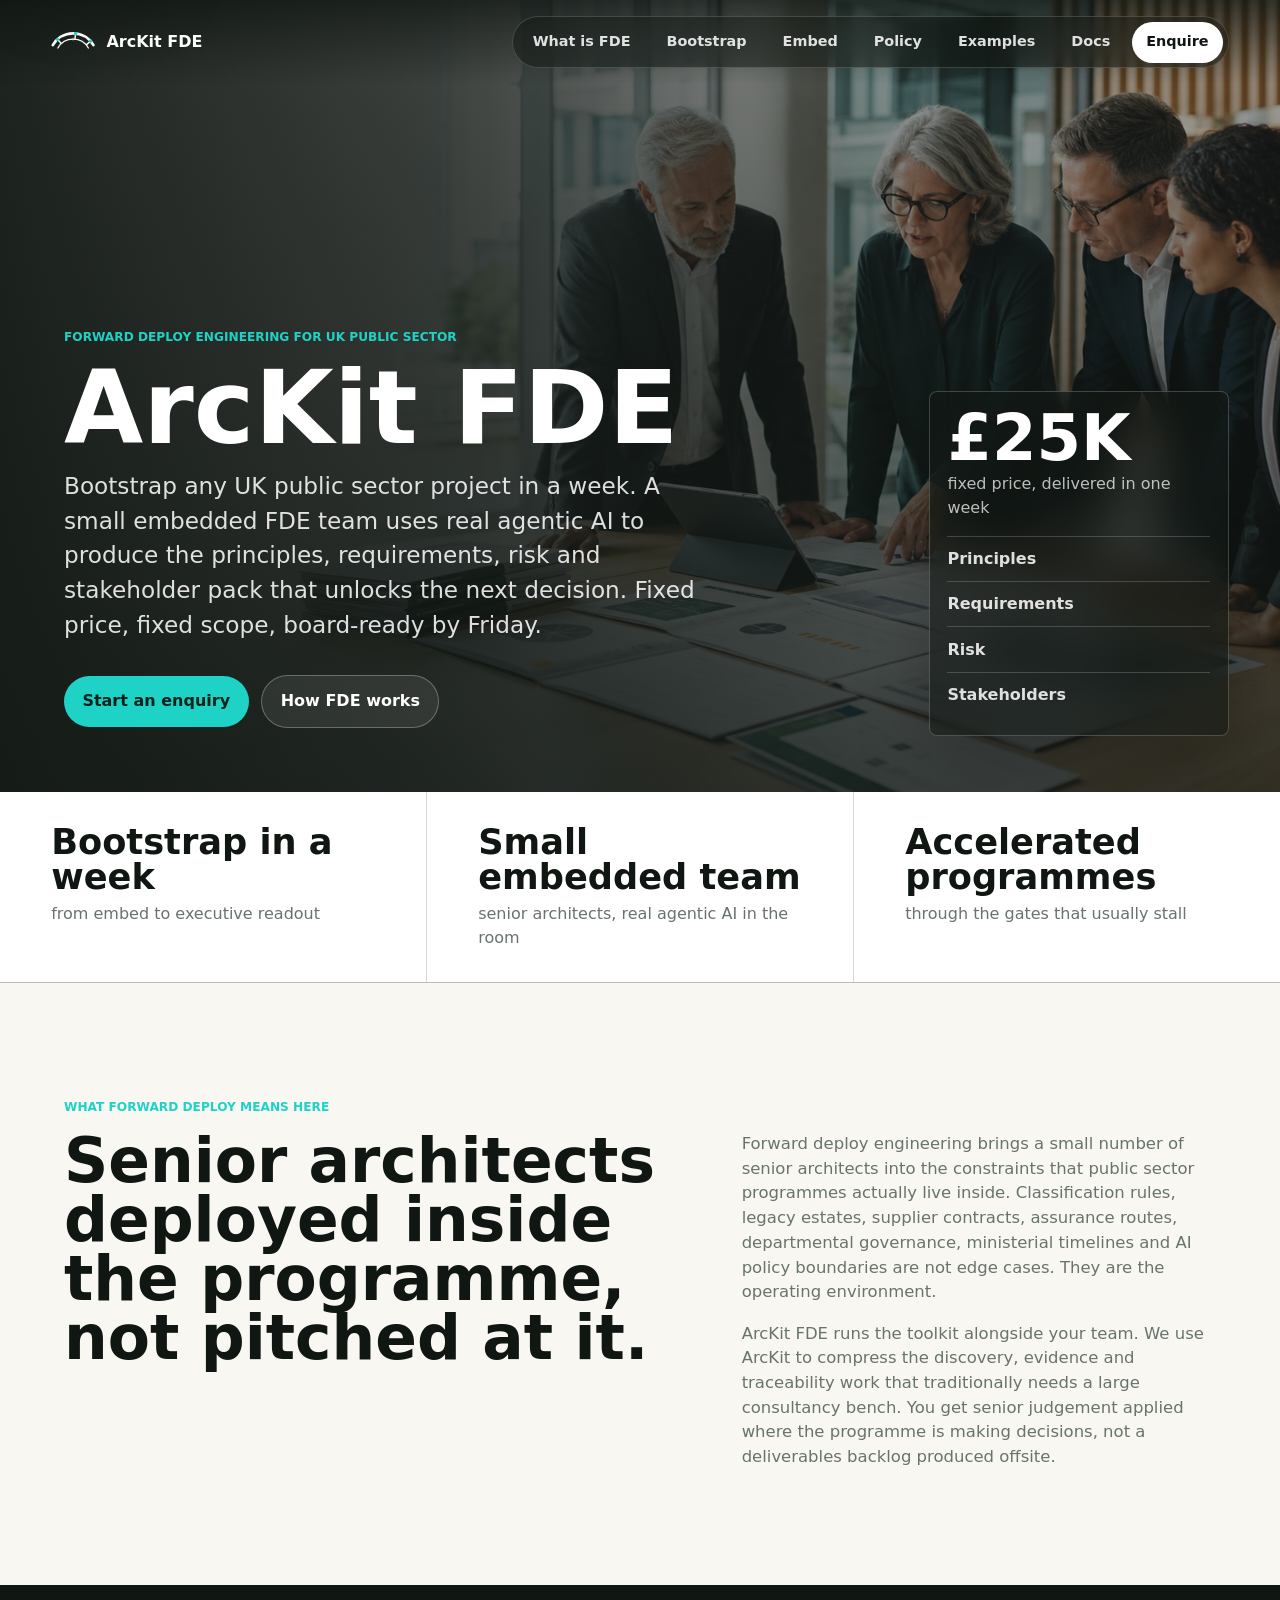
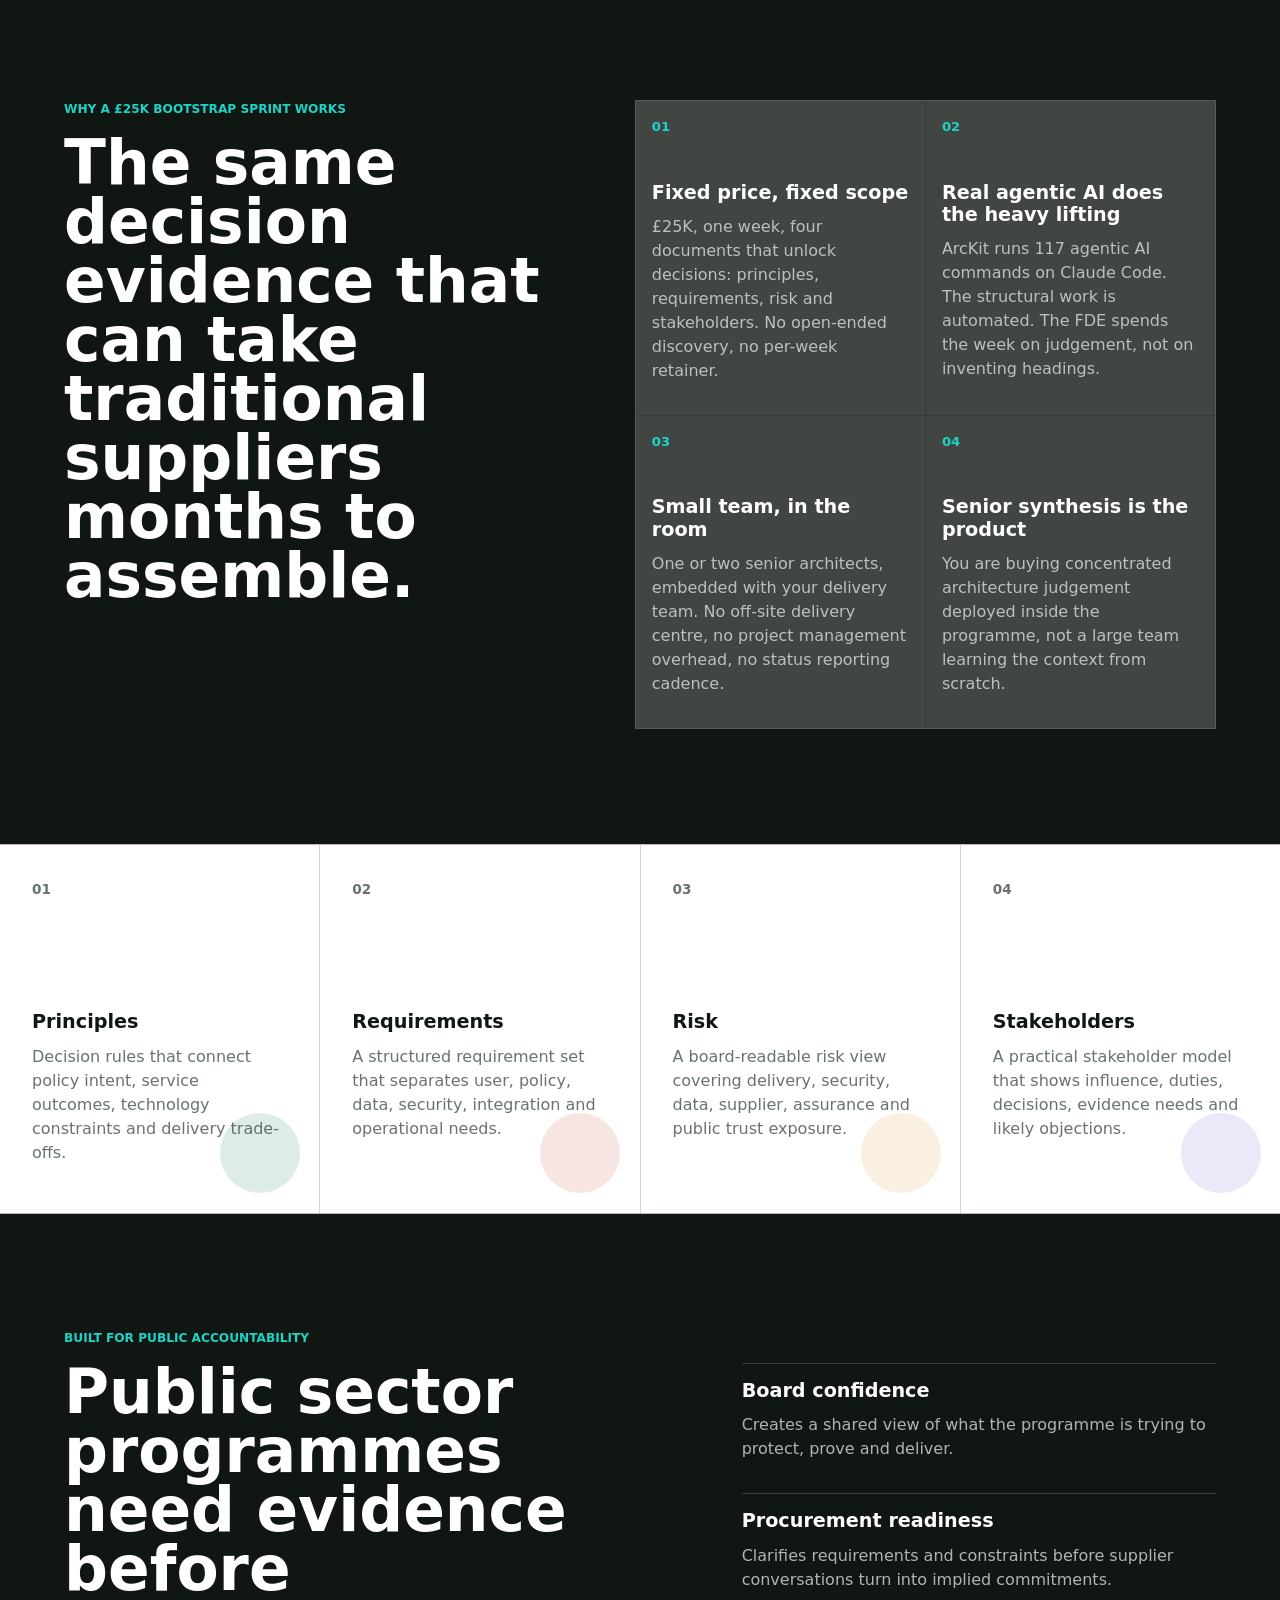
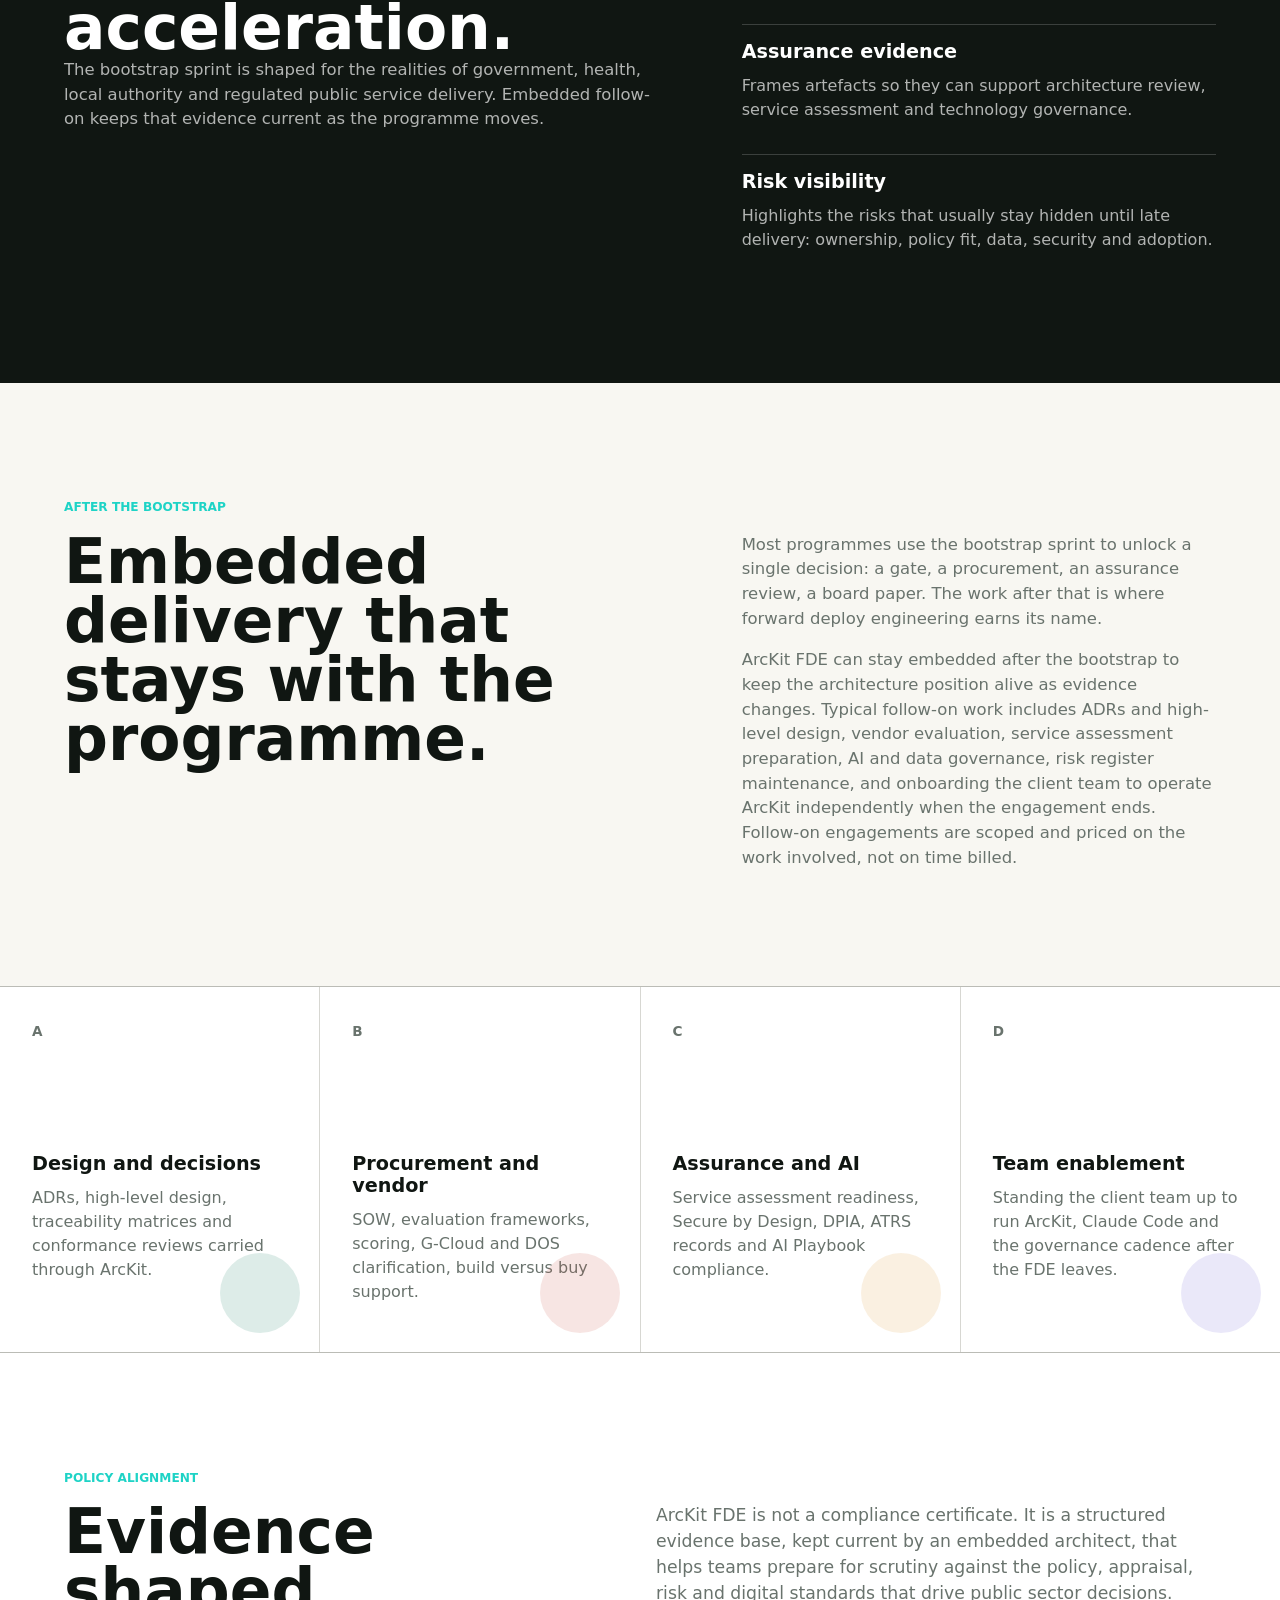
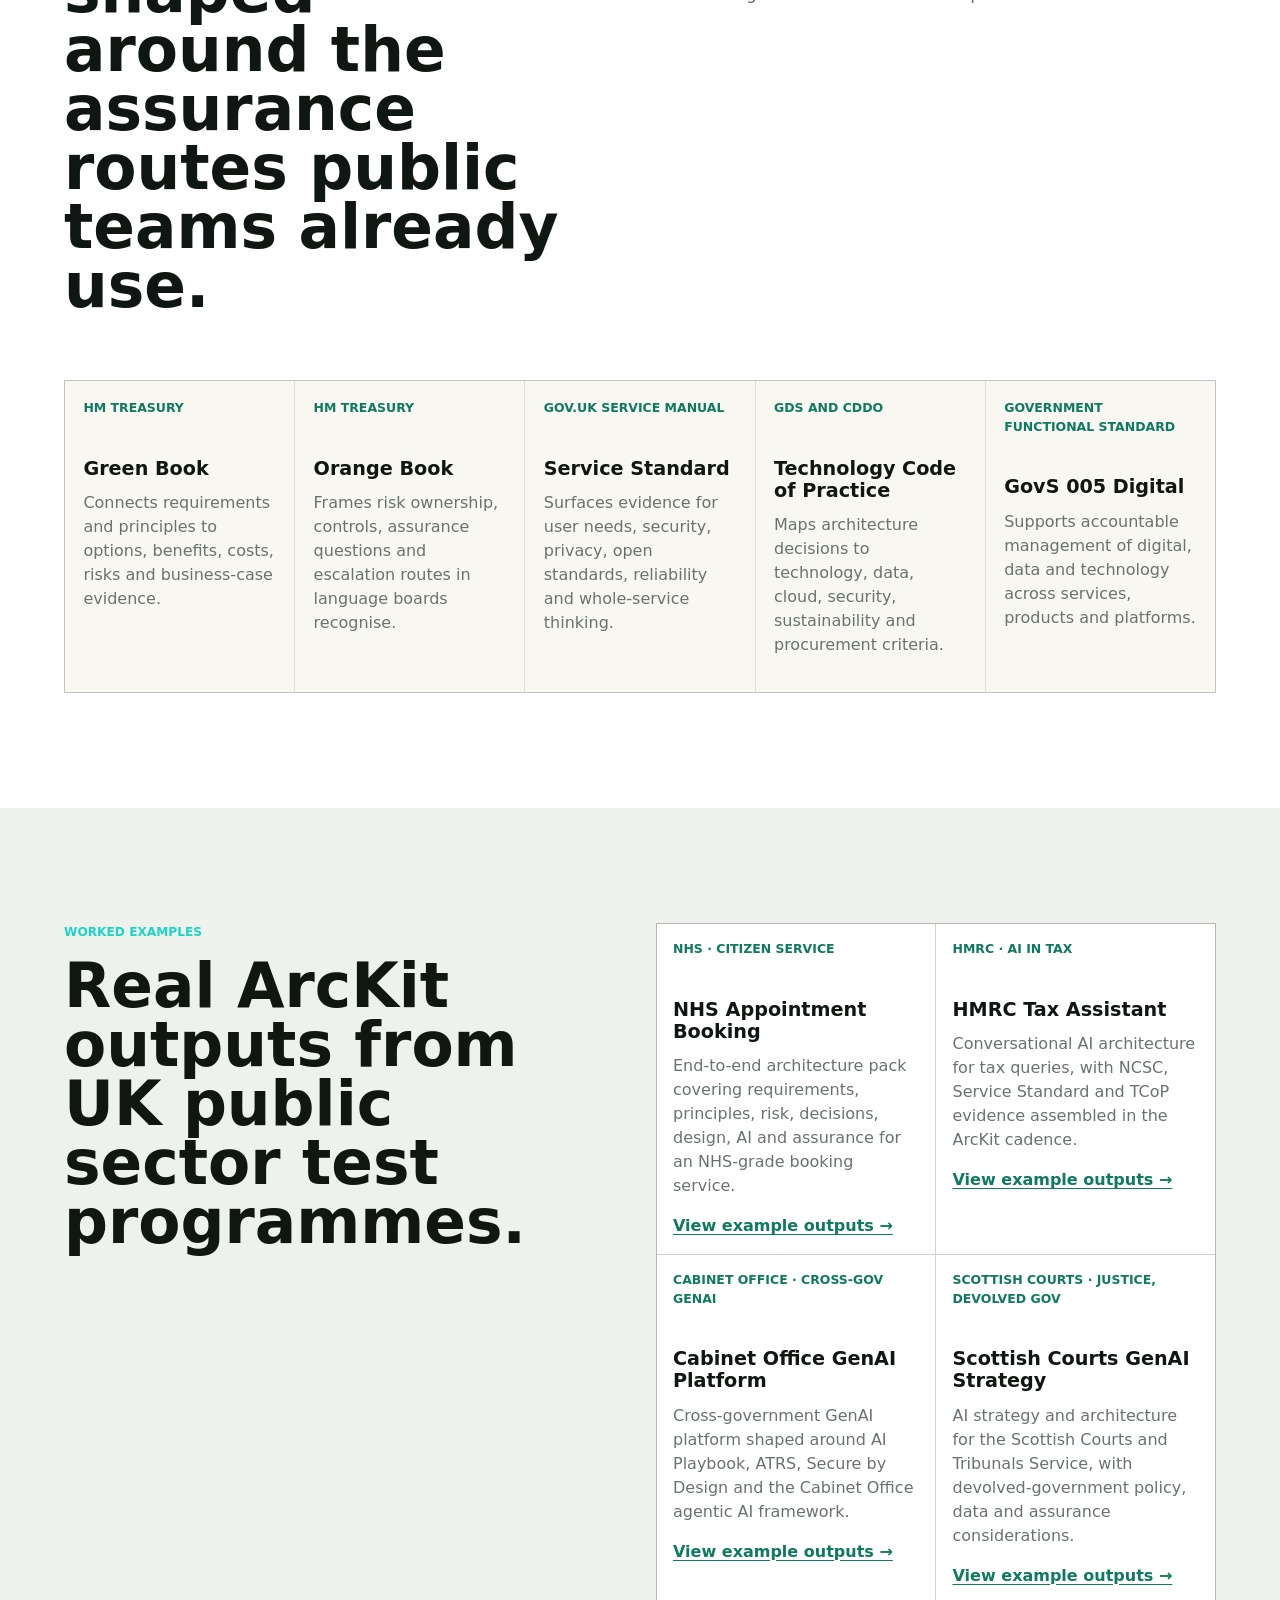
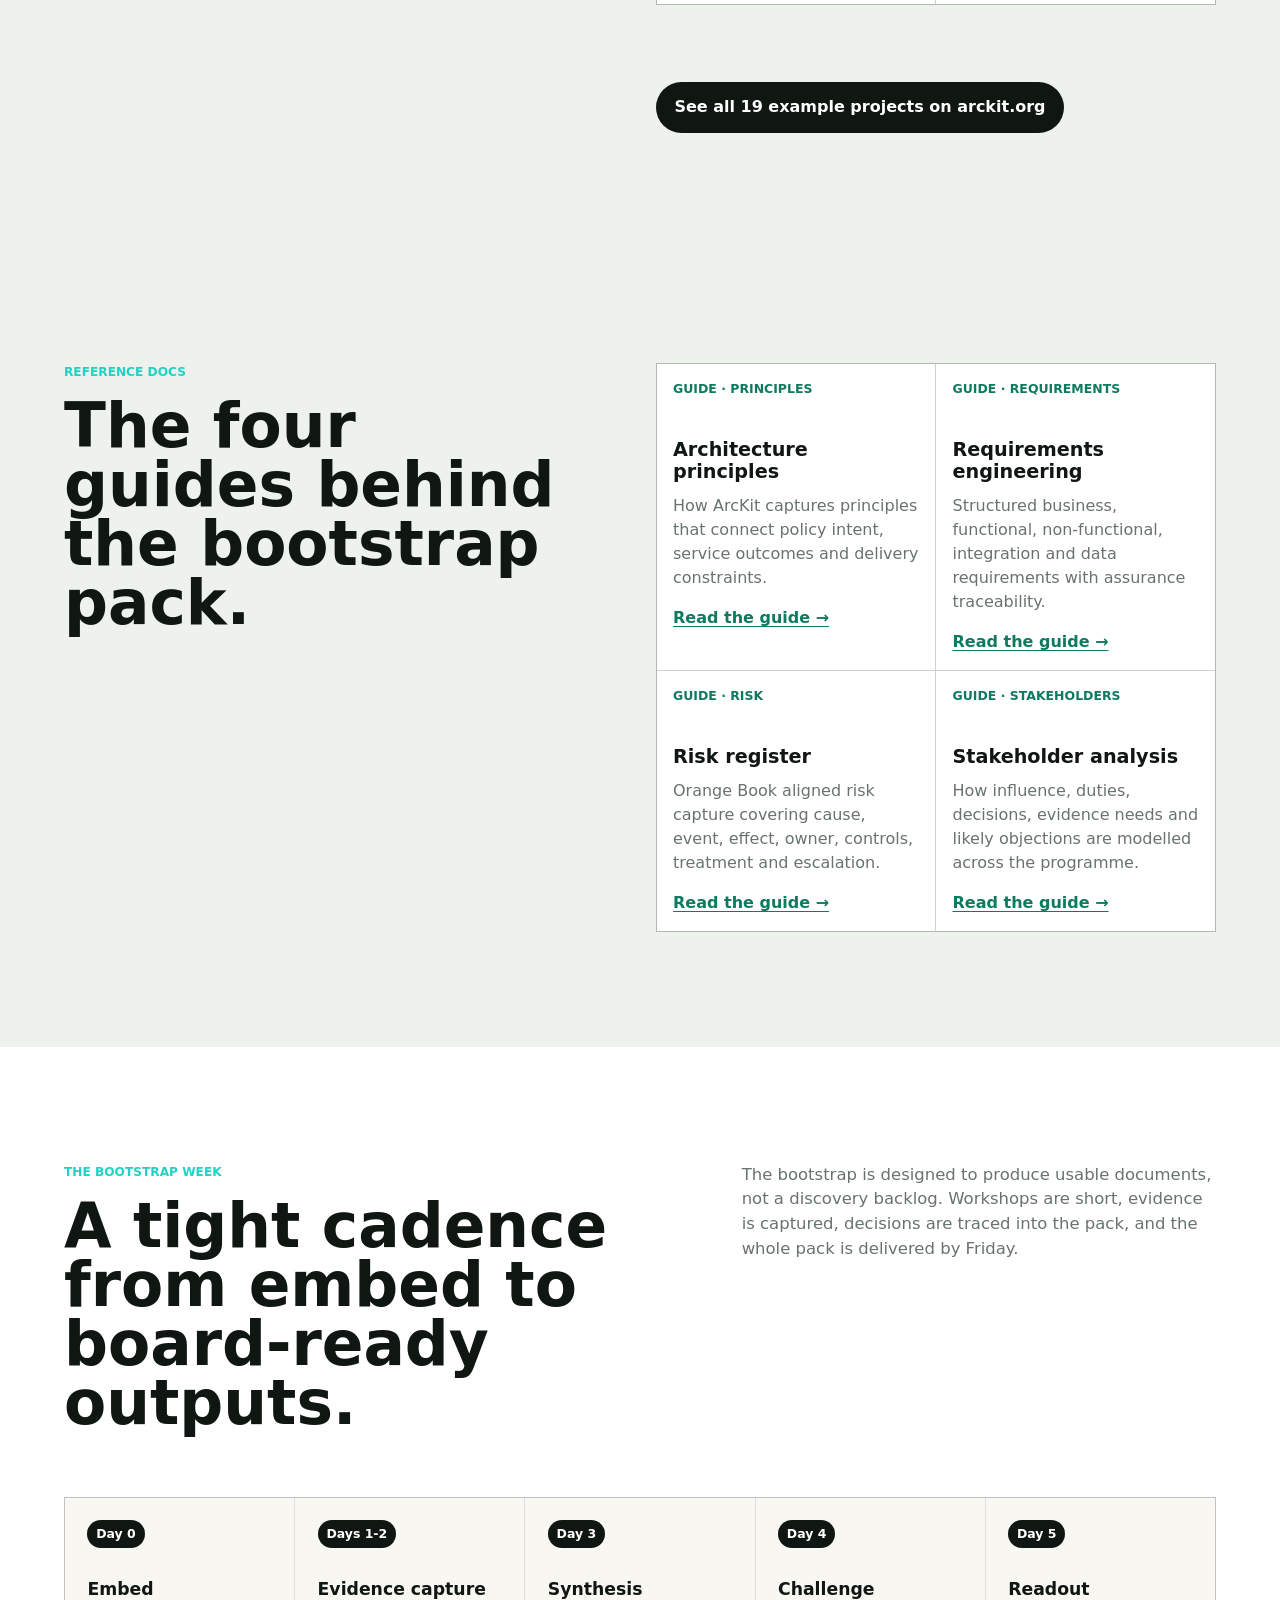
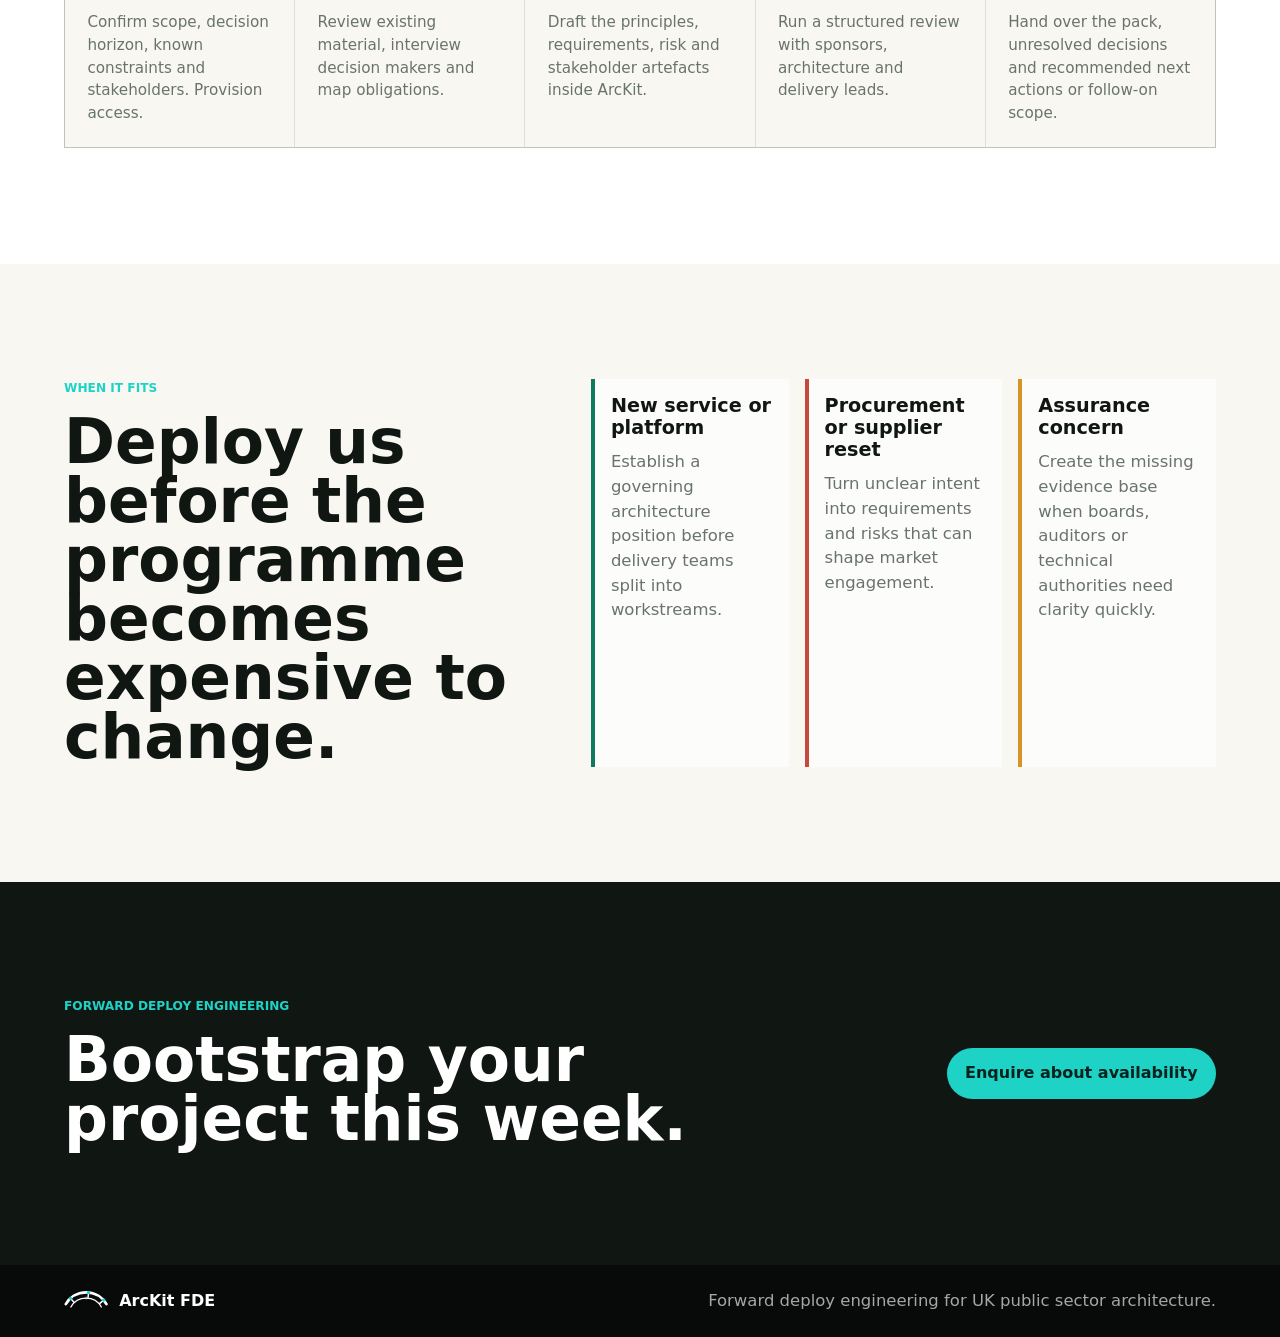
==== index.html @ 45c43369 "chore: use "agentic AI" in FDE positioning copy Where the site claims AI in our own pitch (hero copy" ====
<!doctype html>
<html lang="en">
  <head>
    <meta charset="utf-8">
    <meta name="viewport" content="width=device-width, initial-scale=1">
    <title>ArcKit FDE | Bootstrap any UK public sector project in a week</title>
    <meta
      name="description"
      content="ArcKit Forward Deploy Engineering bootstraps any UK public sector project in a week. £25K fixed price for principles, requirements, risk and stakeholders, delivered by embedded senior architects using real agentic AI."
    >
    <meta name="theme-color" content="#101612">
    <link rel="canonical" href="https://tractorjuice.github.io/arckit-fde/">
    <meta property="og:title" content="ArcKit FDE | Bootstrap any UK public sector project in a week">
    <meta
      property="og:description"
      content="Bootstrap any UK public sector project in a week. £25K fixed price for the four-artefact governance pack, delivered by a small embedded FDE team running real agentic AI."
    >
    <meta property="og:type" content="website">
    <meta property="og:url" content="https://tractorjuice.github.io/arckit-fde/">
    <meta property="og:image" content="https://tractorjuice.github.io/arckit-fde/assets/hero-governance-pack.png">
    <meta name="twitter:card" content="summary_large_image">
    <link rel="icon" href="assets/arckit-mark.svg" type="image/svg+xml">
    <link rel="stylesheet" href="styles.css">
    <script type="application/ld+json">
      {
        "@context": "https://schema.org",
        "@type": "ProfessionalService",
        "name": "ArcKit Forward Deploy Engineering",
        "alternateName": "ArcKit FDE",
        "url": "https://tractorjuice.github.io/arckit-fde/",
        "description": "Forward deploy engineering for UK public sector architecture. Bootstrap any project in a week. Senior architects embedded inside delivery teams using real agentic AI to produce decision-grade governance evidence and accelerate programme delivery.",
        "areaServed": "United Kingdom",
        "offers": {
          "@type": "Offer",
          "name": "Bootstrap sprint",
          "description": "Fixed-price four-artefact governance pack delivered in one week",
          "price": "25000",
          "priceCurrency": "GBP"
        },
        "email": "mark@firstliot.uk",
        "serviceType": "Forward deploy architecture engineering for UK public sector"
      }
    </script>
  </head>
  <body>
    <a class="skip-link" href="#main">Skip to content</a>

    <header class="site-header" aria-label="Primary navigation">
      <a class="brand" href="#top" aria-label="ArcKit FDE home">
        <img src="assets/arckit-mark.svg" width="44" height="20" alt="">
        <span>ArcKit FDE</span>
      </a>
      <button class="nav-toggle" type="button" aria-expanded="false" aria-controls="primary-nav" aria-label="Open menu" onclick="var n=document.getElementById('primary-nav');var o=n.classList.toggle('nav--open');this.setAttribute('aria-expanded',o);this.setAttribute('aria-label',o?'Close menu':'Open menu')">
        <span class="nav-toggle__bar" aria-hidden="true"></span>
        <span class="nav-toggle__bar" aria-hidden="true"></span>
        <span class="nav-toggle__bar" aria-hidden="true"></span>
      </button>
      <nav id="primary-nav" onclick="if(event.target.tagName==='A'){this.classList.remove('nav--open');var b=document.querySelector('.nav-toggle');if(b){b.setAttribute('aria-expanded','false');b.setAttribute('aria-label','Open menu')}}">
        <a href="#what">What is FDE</a>
        <a href="#offer">Bootstrap</a>
        <a href="#embed">Embed</a>
        <a href="#policy">Policy</a>
        <a href="#examples">Examples</a>
        <a href="#docs">Docs</a>
        <a class="nav-cta" href="mailto:mark@firstliot.uk?subject=ArcKit%20FDE%20enquiry">Enquire</a>
      </nav>
    </header>

    <main id="main">
      <section class="hero" id="top" aria-labelledby="hero-title">
        <img class="hero-media" src="assets/hero-governance-pack.png" width="1672" height="941" fetchpriority="high" alt="Architecture governance documents and dashboard in a public sector office">
        <div class="hero-shade" aria-hidden="true"></div>
        <div class="hero-content">
          <p class="eyebrow">Forward Deploy Engineering for UK public sector</p>
          <h1 id="hero-title">ArcKit FDE</h1>
          <p class="hero-copy">
            Bootstrap any UK public sector project in a week. A small embedded FDE team uses real agentic AI to produce the principles, requirements, risk and stakeholder pack that unlocks the next decision. Fixed price, fixed scope, board-ready by Friday.
          </p>
          <div class="hero-actions">
            <a class="button primary" href="mailto:mark@firstliot.uk?subject=ArcKit%20FDE%20enquiry">Start an enquiry</a>
            <a class="button secondary" href="#what">How FDE works</a>
          </div>
        </div>
        <aside class="hero-panel" aria-label="Engagement summary">
          <span class="price">£25K</span>
          <span class="price-note">fixed price, delivered in one week</span>
          <span class="panel-line">Principles</span>
          <span class="panel-line">Requirements</span>
          <span class="panel-line">Risk</span>
          <span class="panel-line">Stakeholders</span>
        </aside>
      </section>

      <section class="signal-band" aria-label="Forward deploy outcomes">
        <div>
          <strong>Bootstrap in a week</strong>
          <span>from embed to executive readout</span>
        </div>
        <div>
          <strong>Small embedded team</strong>
          <span>senior architects, real agentic AI in the room</span>
        </div>
        <div>
          <strong>Accelerated programmes</strong>
          <span>through the gates that usually stall</span>
        </div>
      </section>

      <section class="section intro" id="what">
        <div class="section-kicker">What forward deploy means here</div>
        <div class="split">
          <div>
            <h2>Senior architects deployed inside the programme, not pitched at it.</h2>
          </div>
          <div class="intro-copy">
            <p>
              Forward deploy engineering brings a small number of senior architects into the constraints that public sector programmes actually live inside. Classification rules, legacy estates, supplier contracts, assurance routes, departmental governance, ministerial timelines and AI policy boundaries are not edge cases. They are the operating environment.
            </p>
            <p>
              ArcKit FDE runs the toolkit alongside your team. We use ArcKit to compress the discovery, evidence and traceability work that traditionally needs a large consultancy bench. You get senior judgement applied where the programme is making decisions, not a deliverables backlog produced offsite.
            </p>
          </div>
        </div>
      </section>

      <section class="value-section" aria-labelledby="value-title">
        <div>
          <div class="section-kicker">Why a £25K bootstrap sprint works</div>
          <h2 id="value-title">The same decision evidence that can take traditional suppliers months to assemble.</h2>
        </div>
        <div class="value-grid">
          <article>
            <span>01</span>
            <h3>Fixed price, fixed scope</h3>
            <p>£25K, one week, four documents that unlock decisions: principles, requirements, risk and stakeholders. No open-ended discovery, no per-week retainer.</p>
          </article>
          <article>
            <span>02</span>
            <h3>Real agentic AI does the heavy lifting</h3>
            <p>ArcKit runs 117 agentic AI commands on Claude Code. The structural work is automated. The FDE spends the week on judgement, not on inventing headings.</p>
          </article>
          <article>
            <span>03</span>
            <h3>Small team, in the room</h3>
            <p>One or two senior architects, embedded with your delivery team. No off-site delivery centre, no project management overhead, no status reporting cadence.</p>
          </article>
          <article>
            <span>04</span>
            <h3>Senior synthesis is the product</h3>
            <p>You are buying concentrated architecture judgement deployed inside the programme, not a large team learning the context from scratch.</p>
          </article>
        </div>
      </section>

      <section class="document-grid" id="offer" aria-label="Bootstrap pack">
        <article class="doc-card accent-green">
          <span class="doc-index">01</span>
          <h3>Principles</h3>
          <p>Decision rules that connect policy intent, service outcomes, technology constraints and delivery trade-offs.</p>
        </article>
        <article class="doc-card accent-red">
          <span class="doc-index">02</span>
          <h3>Requirements</h3>
          <p>A structured requirement set that separates user, policy, data, security, integration and operational needs.</p>
        </article>
        <article class="doc-card accent-amber">
          <span class="doc-index">03</span>
          <h3>Risk</h3>
          <p>A board-readable risk view covering delivery, security, data, supplier, assurance and public trust exposure.</p>
        </article>
        <article class="doc-card accent-ink">
          <span class="doc-index">04</span>
          <h3>Stakeholders</h3>
          <p>A practical stakeholder model that shows influence, duties, decisions, evidence needs and likely objections.</p>
        </article>
      </section>

      <section class="section public-sector" id="public-sector">
        <div class="section-kicker">Built for public accountability</div>
        <div class="split">
          <div>
            <h2>Public sector programmes need evidence before acceleration.</h2>
            <p class="lead">
              The bootstrap sprint is shaped for the realities of government, health, local authority and regulated public service delivery. Embedded follow-on keeps that evidence current as the programme moves.
            </p>
          </div>
          <div class="benefit-list">
            <div>
              <h3>Board confidence</h3>
              <p>Creates a shared view of what the programme is trying to protect, prove and deliver.</p>
            </div>
            <div>
              <h3>Procurement readiness</h3>
              <p>Clarifies requirements and constraints before supplier conversations turn into implied commitments.</p>
            </div>
            <div>
              <h3>Assurance evidence</h3>
              <p>Frames artefacts so they can support architecture review, service assessment and technology governance.</p>
            </div>
            <div>
              <h3>Risk visibility</h3>
              <p>Highlights the risks that usually stay hidden until late delivery: ownership, policy fit, data, security and adoption.</p>
            </div>
          </div>
        </div>
      </section>

      <section class="section intro" id="embed">
        <div class="section-kicker">After the bootstrap</div>
        <div class="split">
          <div>
            <h2>Embedded delivery that stays with the programme.</h2>
          </div>
          <div class="intro-copy">
            <p>
              Most programmes use the bootstrap sprint to unlock a single decision: a gate, a procurement, an assurance review, a board paper. The work after that is where forward deploy engineering earns its name.
            </p>
            <p>
              ArcKit FDE can stay embedded after the bootstrap to keep the architecture position alive as evidence changes. Typical follow-on work includes ADRs and high-level design, vendor evaluation, service assessment preparation, AI and data governance, risk register maintenance, and onboarding the client team to operate ArcKit independently when the engagement ends. Follow-on engagements are scoped and priced on the work involved, not on time billed.
            </p>
          </div>
        </div>
      </section>

      <section class="document-grid" aria-label="Forward deploy follow-on areas">
        <article class="doc-card accent-green">
          <span class="doc-index">A</span>
          <h3>Design and decisions</h3>
          <p>ADRs, high-level design, traceability matrices and conformance reviews carried through ArcKit.</p>
        </article>
        <article class="doc-card accent-red">
          <span class="doc-index">B</span>
          <h3>Procurement and vendor</h3>
          <p>SOW, evaluation frameworks, scoring, G-Cloud and DOS clarification, build versus buy support.</p>
        </article>
        <article class="doc-card accent-amber">
          <span class="doc-index">C</span>
          <h3>Assurance and AI</h3>
          <p>Service assessment readiness, Secure by Design, DPIA, ATRS records and AI Playbook compliance.</p>
        </article>
        <article class="doc-card accent-ink">
          <span class="doc-index">D</span>
          <h3>Team enablement</h3>
          <p>Standing the client team up to run ArcKit, Claude Code and the governance cadence after the FDE leaves.</p>
        </article>
      </section>

      <section class="policy-section" id="policy" aria-labelledby="policy-title">
        <div class="section-kicker">Policy alignment</div>
        <div class="policy-header">
          <h2 id="policy-title">Evidence shaped around the assurance routes public teams already use.</h2>
          <p>
            ArcKit FDE is not a compliance certificate. It is a structured evidence base, kept current by an embedded architect, that helps teams prepare for scrutiny against the policy, appraisal, risk and digital standards that drive public sector decisions.
          </p>
        </div>
        <div class="policy-grid">
          <a href="https://www.gov.uk/government/publications/the-green-book-appraisal-and-evaluation-in-central-government" rel="noopener">
            <span>HM Treasury</span>
            <h3>Green Book</h3>
            <p>Connects requirements and principles to options, benefits, costs, risks and business-case evidence.</p>
          </a>
          <a href="https://www.gov.uk/government/publications/orange-book" rel="noopener">
            <span>HM Treasury</span>
            <h3>Orange Book</h3>
            <p>Frames risk ownership, controls, assurance questions and escalation routes in language boards recognise.</p>
          </a>
          <a href="https://www.gov.uk/service-manual/digital-by-default" rel="noopener">
            <span>GOV.UK Service Manual</span>
            <h3>Service Standard</h3>
            <p>Surfaces evidence for user needs, security, privacy, open standards, reliability and whole-service thinking.</p>
          </a>
          <a href="https://www.gov.uk/guidance/the-technology-code-of-practice" rel="noopener">
            <span>GDS and CDDO</span>
            <h3>Technology Code of Practice</h3>
            <p>Maps architecture decisions to technology, data, cloud, security, sustainability and procurement criteria.</p>
          </a>
          <a href="https://www.gov.uk/government/publications/government-functional-standard-govs-005-digital" rel="noopener">
            <span>Government functional standard</span>
            <h3>GovS 005 Digital</h3>
            <p>Supports accountable management of digital, data and technology across services, products and platforms.</p>
          </a>
        </div>
      </section>

      <section class="samples-section" id="examples" aria-labelledby="examples-title">
        <div>
          <div class="section-kicker">Worked examples</div>
          <h2 id="examples-title">Real ArcKit outputs from UK public sector test programmes.</h2>
        </div>
        <div class="sample-preview">
          <article>
            <span>NHS &middot; citizen service</span>
            <h3>NHS Appointment Booking</h3>
            <p>End-to-end architecture pack covering requirements, principles, risk, decisions, design, AI and assurance for an NHS-grade booking service.</p>
            <p><a href="https://tractorjuice.github.io/arckit-test-project-v7-nhs-appointment/" rel="noopener">View example outputs &rarr;</a></p>
          </article>
          <article>
            <span>HMRC &middot; AI in tax</span>
            <h3>HMRC Tax Assistant</h3>
            <p>Conversational AI architecture for tax queries, with NCSC, Service Standard and TCoP evidence assembled in the ArcKit cadence.</p>
            <p><a href="https://tractorjuice.github.io/arckit-test-project-v2-hmrc-chatbot/" rel="noopener">View example outputs &rarr;</a></p>
          </article>
          <article>
            <span>Cabinet Office &middot; cross-gov GenAI</span>
            <h3>Cabinet Office GenAI Platform</h3>
            <p>Cross-government GenAI platform shaped around AI Playbook, ATRS, Secure by Design and the Cabinet Office agentic AI framework.</p>
            <p><a href="https://tractorjuice.github.io/arckit-test-project-v9-cabinet-office-genai/" rel="noopener">View example outputs &rarr;</a></p>
          </article>
          <article>
            <span>Scottish Courts &middot; justice, devolved gov</span>
            <h3>Scottish Courts GenAI Strategy</h3>
            <p>AI strategy and architecture for the Scottish Courts and Tribunals Service, with devolved-government policy, data and assurance considerations.</p>
            <p><a href="https://tractorjuice.github.io/arckit-test-project-v14-scottish-courts/" rel="noopener">View example outputs &rarr;</a></p>
          </article>
        </div>
        <a class="button dark" href="https://arckit.org/use-cases.html" rel="noopener">See all 19 example projects on arckit.org</a>
      </section>

      <section class="samples-section" id="docs" aria-labelledby="docs-title">
        <div>
          <div class="section-kicker">Reference docs</div>
          <h2 id="docs-title">The four guides behind the bootstrap pack.</h2>
        </div>
        <div class="sample-preview">
          <article>
            <span>Guide &middot; principles</span>
            <h3>Architecture principles</h3>
            <p>How ArcKit captures principles that connect policy intent, service outcomes and delivery constraints.</p>
            <p><a href="https://arckit.org/guide-viewer.html?guide=principles" rel="noopener">Read the guide &rarr;</a></p>
          </article>
          <article>
            <span>Guide &middot; requirements</span>
            <h3>Requirements engineering</h3>
            <p>Structured business, functional, non-functional, integration and data requirements with assurance traceability.</p>
            <p><a href="https://arckit.org/guide-viewer.html?guide=requirements" rel="noopener">Read the guide &rarr;</a></p>
          </article>
          <article>
            <span>Guide &middot; risk</span>
            <h3>Risk register</h3>
            <p>Orange Book aligned risk capture covering cause, event, effect, owner, controls, treatment and escalation.</p>
            <p><a href="https://arckit.org/guide-viewer.html?guide=risk" rel="noopener">Read the guide &rarr;</a></p>
          </article>
          <article>
            <span>Guide &middot; stakeholders</span>
            <h3>Stakeholder analysis</h3>
            <p>How influence, duties, decisions, evidence needs and likely objections are modelled across the programme.</p>
            <p><a href="https://arckit.org/guide-viewer.html?guide=stakeholders" rel="noopener">Read the guide &rarr;</a></p>
          </article>
        </div>
      </section>

      <section class="delivery" id="delivery" aria-labelledby="delivery-title">
        <div class="delivery-header">
          <div>
            <div class="section-kicker">The bootstrap week</div>
            <h2 id="delivery-title">A tight cadence from embed to board-ready outputs.</h2>
          </div>
          <p>
            The bootstrap is designed to produce usable documents, not a discovery backlog. Workshops are short, evidence is captured, decisions are traced into the pack, and the whole pack is delivered by Friday.
          </p>
        </div>
        <ol class="timeline">
          <li>
            <span>Day 0</span>
            <strong>Embed</strong>
            <p>Confirm scope, decision horizon, known constraints and stakeholders. Provision access.</p>
          </li>
          <li>
            <span>Days 1-2</span>
            <strong>Evidence capture</strong>
            <p>Review existing material, interview decision makers and map obligations.</p>
          </li>
          <li>
            <span>Day 3</span>
            <strong>Synthesis</strong>
            <p>Draft the principles, requirements, risk and stakeholder artefacts inside ArcKit.</p>
          </li>
          <li>
            <span>Day 4</span>
            <strong>Challenge</strong>
            <p>Run a structured review with sponsors, architecture and delivery leads.</p>
          </li>
          <li>
            <span>Day 5</span>
            <strong>Readout</strong>
            <p>Hand over the pack, unresolved decisions and recommended next actions or follow-on scope.</p>
          </li>
        </ol>
      </section>

      <section class="outcomes" aria-label="When to use ArcKit FDE">
        <div class="outcome-copy">
          <div class="section-kicker">When it fits</div>
          <h2>Deploy us before the programme becomes expensive to change.</h2>
        </div>
        <div class="outcome-columns">
          <div>
            <h3>New service or platform</h3>
            <p>Establish a governing architecture position before delivery teams split into workstreams.</p>
          </div>
          <div>
            <h3>Procurement or supplier reset</h3>
            <p>Turn unclear intent into requirements and risks that can shape market engagement.</p>
          </div>
          <div>
            <h3>Assurance concern</h3>
            <p>Create the missing evidence base when boards, auditors or technical authorities need clarity quickly.</p>
          </div>
        </div>
      </section>

      <section class="cta-section" aria-labelledby="cta-title">
        <div>
          <p class="eyebrow">Forward deploy engineering</p>
          <h2 id="cta-title">Bootstrap your project this week.</h2>
        </div>
        <a class="button primary" href="mailto:mark@firstliot.uk?subject=ArcKit%20FDE%20enquiry">Enquire about availability</a>
      </section>
    </main>

    <footer>
      <div class="footer-brand">
        <img src="assets/arckit-mark.svg" width="38" height="18" alt="">
        <span>ArcKit FDE</span>
      </div>
      <p>Forward deploy engineering for UK public sector architecture.</p>
    </footer>
  </body>
</html>
---- styles.css ----
:root {
  --ink: #101612;
  --ink-soft: #26332d;
  --paper: #f8f7f2;
  --white: #ffffff;
  --muted: #69736d;
  --line: rgba(16, 22, 18, 0.14);
  --green: #0e7a5f;
  --green-bright: #1ed3c6;
  --red: #c7493a;
  --amber: #d7922a;
  --violet: #6b5bd6;
  --shadow: 0 24px 70px rgba(16, 22, 18, 0.16);
  color-scheme: light;
}

* {
  box-sizing: border-box;
}

html {
  scroll-behavior: smooth;
}

body {
  margin: 0;
  background: var(--paper);
  color: var(--ink);
  font-family: Inter, ui-sans-serif, system-ui, -apple-system, BlinkMacSystemFont, "Segoe UI", sans-serif;
  line-height: 1.5;
}

body::selection {
  background: rgba(30, 211, 198, 0.32);
}

a {
  color: inherit;
  text-decoration: none;
}

img {
  display: block;
  max-width: 100%;
}

.skip-link {
  position: fixed;
  top: 1rem;
  left: 1rem;
  z-index: 20;
  transform: translateY(-180%);
  border-radius: 999px;
  background: var(--white);
  color: var(--ink);
  padding: 0.75rem 1rem;
  box-shadow: var(--shadow);
  transition: transform 0.2s ease;
}

.skip-link:focus {
  transform: translateY(0);
}

.site-header {
  position: fixed;
  top: 0;
  left: 0;
  right: 0;
  z-index: 10;
  display: flex;
  align-items: center;
  justify-content: space-between;
  gap: 1rem;
  padding: 1rem clamp(1rem, 4vw, 3.5rem);
  color: var(--white);
}

.site-header::before {
  content: "";
  position: absolute;
  inset: 0;
  z-index: -1;
  background: linear-gradient(180deg, rgba(16, 22, 18, 0.74), rgba(16, 22, 18, 0));
  pointer-events: none;
}

.subpage .site-header {
  position: sticky;
  background: var(--ink);
}

.subpage .site-header::before {
  display: none;
}

.brand,
.footer-brand {
  display: inline-flex;
  align-items: center;
  gap: 0.7rem;
  font-weight: 760;
}

.brand img,
.footer-brand img {
  width: 44px;
  height: auto;
}

nav {
  display: flex;
  align-items: center;
  gap: 0.45rem;
  border: 1px solid rgba(255, 255, 255, 0.16);
  border-radius: 999px;
  background: rgba(16, 22, 18, 0.44);
  padding: 0.3rem;
  backdrop-filter: blur(18px);
}

nav a {
  border-radius: 999px;
  padding: 0.6rem 0.9rem;
  color: rgba(255, 255, 255, 0.86);
  font-size: 0.9rem;
  font-weight: 680;
}

nav a:hover,
nav a:focus-visible {
  background: rgba(255, 255, 255, 0.13);
  color: var(--white);
}

.nav-cta {
  background: var(--white);
  color: var(--ink);
}

.nav-toggle {
  display: none;
  width: 2.75rem;
  height: 2.75rem;
  flex-direction: column;
  align-items: center;
  justify-content: center;
  gap: 0.32rem;
  border: 1px solid rgba(255, 255, 255, 0.22);
  border-radius: 999px;
  background: rgba(16, 22, 18, 0.5);
  padding: 0;
  color: var(--white);
  cursor: pointer;
  backdrop-filter: blur(18px);
}

.nav-toggle:focus-visible {
  outline: 2px solid var(--green-bright);
  outline-offset: 2px;
}

.nav-toggle__bar {
  width: 1.1rem;
  height: 2px;
  border-radius: 2px;
  background: currentColor;
  transition: transform 0.2s ease, opacity 0.2s ease;
}

.nav-toggle[aria-expanded="true"] .nav-toggle__bar:nth-child(1) {
  transform: translateY(0.41rem) rotate(45deg);
}

.nav-toggle[aria-expanded="true"] .nav-toggle__bar:nth-child(2) {
  opacity: 0;
}

.nav-toggle[aria-expanded="true"] .nav-toggle__bar:nth-child(3) {
  transform: translateY(-0.41rem) rotate(-45deg);
}

.subpage .nav-toggle {
  background: rgba(255, 255, 255, 0.08);
}

.hero {
  position: relative;
  display: grid;
  min-height: 88svh;
  overflow: hidden;
  padding: 8rem clamp(1rem, 5vw, 4rem) 4rem;
  color: var(--white);
}

.hero-media,
.hero-shade {
  position: absolute;
  inset: 0;
  width: 100%;
  height: 100%;
}

.hero-media {
  object-fit: cover;
  object-position: center;
}

.hero-shade {
  background:
    linear-gradient(90deg, rgba(16, 22, 18, 0.92) 0%, rgba(16, 22, 18, 0.72) 38%, rgba(16, 22, 18, 0.26) 73%),
    linear-gradient(180deg, rgba(16, 22, 18, 0.14) 0%, rgba(16, 22, 18, 0.72) 100%);
}

.hero-content {
  position: relative;
  z-index: 1;
  align-self: end;
  width: min(760px, 100%);
}

.eyebrow,
.section-kicker {
  margin: 0 0 1rem;
  color: var(--green-bright);
  font-size: 0.76rem;
  font-weight: 800;
  letter-spacing: 0;
  text-transform: uppercase;
}

h1,
h2,
h3,
p {
  margin-top: 0;
}

h1 {
  margin-bottom: 1rem;
  font-size: clamp(4.1rem, 8vw, 8.5rem);
  line-height: 0.88;
  letter-spacing: 0;
}

h2 {
  margin-bottom: 0;
  font-size: clamp(2.25rem, 4.8vw, 5rem);
  line-height: 0.96;
  letter-spacing: 0;
}

h3 {
  margin-bottom: 0.7rem;
  font-size: 1.2rem;
  line-height: 1.15;
}

.hero-copy {
  max-width: 660px;
  margin-bottom: 2rem;
  color: rgba(255, 255, 255, 0.86);
  font-size: clamp(1.15rem, 2vw, 1.45rem);
}

.hero-actions,
.cta-section {
  display: flex;
  flex-wrap: wrap;
  gap: 0.8rem;
  align-items: center;
}

.button {
  display: inline-flex;
  align-items: center;
  justify-content: center;
  min-height: 3rem;
  border-radius: 999px;
  padding: 0.85rem 1.15rem;
  font-weight: 800;
  transition: transform 0.2s ease, background 0.2s ease, border-color 0.2s ease;
}

.button:hover,
.button:focus-visible {
  transform: translateY(-2px);
}

.button.primary {
  background: var(--green-bright);
  color: #05221d;
}

.button.secondary {
  border: 1px solid rgba(255, 255, 255, 0.28);
  background: rgba(255, 255, 255, 0.08);
  color: var(--white);
}

.button.dark {
  background: var(--ink);
  color: var(--white);
}

.hero-panel {
  position: absolute;
  right: clamp(1rem, 4vw, 3.5rem);
  bottom: 3.5rem;
  z-index: 1;
  width: min(300px, calc(100% - 2rem));
  border: 1px solid rgba(255, 255, 255, 0.2);
  border-radius: 8px;
  background: rgba(16, 22, 18, 0.56);
  padding: 1.1rem;
  box-shadow: 0 22px 70px rgba(0, 0, 0, 0.28);
  backdrop-filter: blur(20px);
}

.price {
  display: block;
  font-size: 4rem;
  font-weight: 840;
  line-height: 0.92;
  letter-spacing: 0;
}

.price-note {
  display: block;
  margin: 0.2rem 0 1rem;
  color: rgba(255, 255, 255, 0.72);
}

.panel-line {
  display: block;
  border-top: 1px solid rgba(255, 255, 255, 0.18);
  padding: 0.64rem 0;
  color: rgba(255, 255, 255, 0.86);
  font-weight: 720;
}

.signal-band {
  display: grid;
  grid-template-columns: repeat(3, 1fr);
  gap: 1px;
  background: var(--line);
  border-bottom: 1px solid var(--line);
}

.signal-band div {
  background: var(--white);
  padding: clamp(1.15rem, 3vw, 2rem) clamp(1rem, 4vw, 3.5rem);
}

.signal-band strong,
.signal-band span {
  display: block;
}

.signal-band strong {
  font-size: clamp(1.45rem, 3vw, 2.2rem);
  line-height: 1;
}

.signal-band span {
  margin-top: 0.45rem;
  color: var(--muted);
}

.section,
.delivery,
.outcomes,
.cta-section,
footer {
  padding: clamp(4.5rem, 9vw, 8rem) clamp(1rem, 5vw, 4rem);
}

.split,
.delivery-header {
  display: grid;
  grid-template-columns: minmax(0, 0.95fr) minmax(300px, 0.75fr);
  gap: clamp(2rem, 6vw, 5rem);
  align-items: start;
}

.intro-copy,
.lead,
.delivery-header p,
.outcome-columns p,
footer p {
  color: var(--muted);
  font-size: 1.03rem;
}

.intro-copy p:last-child {
  margin-bottom: 0;
}

.document-grid {
  display: grid;
  grid-template-columns: repeat(4, 1fr);
  gap: 1px;
  background: var(--line);
  border-block: 1px solid var(--line);
}

.doc-card {
  position: relative;
  min-height: 21rem;
  overflow: hidden;
  background: var(--white);
  padding: clamp(1.2rem, 3vw, 2rem);
}

.doc-card::before {
  content: "";
  position: absolute;
  inset: auto 1.2rem 1.2rem auto;
  width: 5rem;
  aspect-ratio: 1;
  border-radius: 50%;
  opacity: 0.14;
}

.accent-green::before {
  background: var(--green);
}

.accent-red::before {
  background: var(--red);
}

.accent-amber::before {
  background: var(--amber);
}

.accent-ink::before {
  background: var(--violet);
}

.doc-index {
  display: inline-block;
  margin-bottom: 7rem;
  color: var(--muted);
  font-size: 0.85rem;
  font-weight: 800;
}

.doc-card p,
.benefit-list p,
.timeline p {
  color: var(--muted);
}

.public-sector {
  background: #101612;
  color: var(--white);
}

.public-sector .lead,
.public-sector .benefit-list p {
  color: rgba(255, 255, 255, 0.68);
}

.benefit-list {
  display: grid;
  gap: 1rem;
}

.benefit-list div {
  border-top: 1px solid rgba(255, 255, 255, 0.18);
  padding-top: 1rem;
}

.value-section,
.policy-section,
.samples-section {
  padding: clamp(4.5rem, 9vw, 8rem) clamp(1rem, 5vw, 4rem);
}

.value-section {
  display: grid;
  grid-template-columns: minmax(0, 0.85fr) minmax(320px, 1fr);
  gap: clamp(2rem, 6vw, 5rem);
  background: var(--ink);
  color: var(--white);
}

.value-grid {
  display: grid;
  grid-template-columns: repeat(2, 1fr);
  gap: 1px;
  background: rgba(255, 255, 255, 0.16);
  border: 1px solid rgba(255, 255, 255, 0.16);
}

.value-grid article {
  min-height: 13rem;
  background: rgba(255, 255, 255, 0.055);
  padding: 1rem;
}

.value-grid span {
  display: block;
  margin-bottom: 2.8rem;
  color: var(--green-bright);
  font-size: 0.82rem;
  font-weight: 840;
}

.value-grid p {
  color: rgba(255, 255, 255, 0.66);
}

.policy-section {
  background: var(--white);
}

.policy-header,
.samples-section {
  display: grid;
  grid-template-columns: minmax(0, 0.92fr) minmax(320px, 1fr);
  gap: clamp(2rem, 6vw, 5rem);
  align-items: start;
}

.policy-header {
  margin-bottom: clamp(2rem, 5vw, 4rem);
}

.policy-header p {
  color: var(--muted);
  font-size: 1.08rem;
}

.policy-grid {
  display: grid;
  grid-template-columns: repeat(5, 1fr);
  gap: 1px;
  background: var(--line);
  border: 1px solid var(--line);
}

.policy-grid a {
  min-height: 17rem;
  background: var(--paper);
  padding: 1.15rem;
  transition: background 0.2s ease, transform 0.2s ease;
}

.policy-grid a:hover,
.policy-grid a:focus-visible {
  background: #eef7f3;
  transform: translateY(-2px);
}

.policy-grid span,
.sample-preview span {
  display: block;
  margin-bottom: 2.5rem;
  color: var(--green);
  font-size: 0.78rem;
  font-weight: 800;
  text-transform: uppercase;
}

.policy-grid p,
.sample-preview p {
  color: var(--muted);
}

.samples-section {
  background: #eef2ed;
}

.sample-preview {
  display: grid;
  grid-template-columns: repeat(2, 1fr);
  gap: 1px;
  background: var(--line);
  border: 1px solid var(--line);
}

.sample-preview article {
  background: var(--white);
  padding: 1rem;
}

.sample-preview article a {
  color: var(--green);
  font-weight: 720;
  text-decoration: underline;
  text-underline-offset: 3px;
}

.sample-preview article a:hover,
.sample-preview article a:focus-visible {
  color: var(--ink);
}

.sample-preview article p:last-child {
  margin-bottom: 0;
}

.samples-section .button {
  align-self: start;
  grid-column: 2;
  justify-self: start;
}

.delivery {
  background: var(--white);
}

.delivery-header {
  margin-bottom: clamp(2rem, 5vw, 4rem);
}

.timeline {
  display: grid;
  grid-template-columns: repeat(5, 1fr);
  gap: 1px;
  margin: 0;
  padding: 0;
  list-style: none;
  background: var(--line);
  border: 1px solid var(--line);
}

.timeline li {
  background: var(--paper);
  padding: clamp(1rem, 2.5vw, 1.4rem);
}

.timeline span {
  display: inline-block;
  margin-bottom: 1.8rem;
  border-radius: 999px;
  background: var(--ink);
  color: var(--white);
  padding: 0.3rem 0.55rem;
  font-size: 0.78rem;
  font-weight: 800;
}

.timeline strong {
  display: block;
  margin-bottom: 0.5rem;
  font-size: 1.08rem;
}

.timeline p {
  margin-bottom: 0;
  font-size: 0.95rem;
}

.outcomes {
  display: grid;
  grid-template-columns: minmax(0, 0.72fr) minmax(320px, 1fr);
  gap: clamp(2rem, 6vw, 5rem);
}

.outcome-columns {
  display: grid;
  grid-template-columns: repeat(3, 1fr);
  gap: 1rem;
}

.outcome-columns div {
  border-left: 4px solid var(--green);
  background: rgba(255, 255, 255, 0.62);
  padding: 1rem;
}

.outcome-columns div:nth-child(2) {
  border-color: var(--red);
}

.outcome-columns div:nth-child(3) {
  border-color: var(--amber);
}

.outcome-columns p {
  margin-bottom: 0;
}

.cta-section {
  justify-content: space-between;
  background: var(--ink);
  color: var(--white);
}

.cta-section h2 {
  max-width: 720px;
}

footer {
  display: flex;
  align-items: center;
  justify-content: space-between;
  gap: 1rem;
  background: #070a08;
  color: var(--white);
  padding-block: 1.5rem;
}

footer p {
  margin-bottom: 0;
  color: rgba(255, 255, 255, 0.64);
}

.sample-page {
  background: var(--paper);
}

.sample-hero {
  padding: clamp(4rem, 8vw, 7rem) clamp(1rem, 5vw, 4rem);
}

.sample-hero h1 {
  max-width: 900px;
  color: var(--ink);
  font-size: clamp(3.4rem, 7vw, 7rem);
}

.sample-hero p {
  max-width: 740px;
  color: var(--muted);
  font-size: 1.2rem;
}

.sample-output {
  display: grid;
  grid-template-columns: minmax(0, 0.35fr) minmax(320px, 1fr);
  gap: clamp(1.5rem, 5vw, 4rem);
  border-top: 1px solid var(--line);
  padding: clamp(3rem, 7vw, 5rem) clamp(1rem, 5vw, 4rem);
}

.sample-output .doc-index {
  margin-bottom: 1rem;
}

.sample-output h2 {
  font-size: clamp(2rem, 4vw, 3.2rem);
}

.sample-block {
  border-radius: 8px;
  background: var(--white);
  padding: clamp(1rem, 3vw, 2rem);
  box-shadow: 0 18px 55px rgba(16, 22, 18, 0.08);
}

.sample-block p {
  color: var(--muted);
}

.sample-block dl {
  display: grid;
  gap: 1px;
  margin: 1.5rem 0 0;
  background: var(--line);
}

.sample-block dl div {
  display: grid;
  grid-template-columns: 10rem 1fr;
  gap: 1rem;
  background: var(--paper);
  padding: 0.85rem;
}

.sample-block dt,
.sample-block th {
  color: var(--ink);
  font-weight: 820;
  text-align: left;
}

.sample-block dd {
  margin: 0;
  color: var(--muted);
}

.sample-block table {
  width: 100%;
  border-collapse: collapse;
  font-size: 0.98rem;
}

.sample-block th,
.sample-block td {
  border-bottom: 1px solid var(--line);
  padding: 0.85rem;
  vertical-align: top;
}

.sample-block td {
  color: var(--muted);
}

.sample-block tr:last-child th,
.sample-block tr:last-child td {
  border-bottom: 0;
}

@media (max-width: 1080px) {
  .hero {
    min-height: 92svh;
  }

  .hero-panel {
    position: relative;
    right: auto;
    bottom: auto;
    align-self: end;
    margin-top: 2rem;
  }

  .document-grid,
  .timeline,
  .outcome-columns,
  .policy-grid,
  .sample-preview {
    grid-template-columns: repeat(2, 1fr);
  }

  .outcomes,
  .value-section,
  .policy-header,
  .samples-section,
  .sample-output {
    grid-template-columns: 1fr;
  }

  .samples-section .button {
    grid-column: 1;
  }
}

@media (max-width: 760px) {
  .site-header {
    position: absolute;
    align-items: center;
    flex-wrap: wrap;
    row-gap: 0.6rem;
  }

  .subpage .site-header {
    position: sticky;
  }

  .brand span {
    line-height: 1.1;
  }

  .nav-toggle {
    display: inline-flex;
  }

  nav {
    flex-basis: 100%;
    flex-direction: column;
    align-items: stretch;
    gap: 0;
    border-radius: 12px;
    padding: 0.4rem;
    display: none;
  }

  nav.nav--open {
    display: flex;
  }

  nav a {
    border-radius: 8px;
    padding: 0.85rem 1rem;
    font-size: 0.98rem;
    text-align: left;
  }

  .nav-cta {
    margin-top: 0.3rem;
    text-align: center;
  }

  .hero {
    min-height: 91svh;
    padding-top: 8.8rem;
  }

  .hero-shade {
    background:
      linear-gradient(180deg, rgba(16, 22, 18, 0.78) 0%, rgba(16, 22, 18, 0.6) 35%, rgba(16, 22, 18, 0.9) 100%),
      linear-gradient(90deg, rgba(16, 22, 18, 0.7), rgba(16, 22, 18, 0.2));
  }

  h1 {
    font-size: 4rem;
  }

  h2 {
    font-size: 2.35rem;
  }

  .split,
  .delivery-header,
  .signal-band {
    grid-template-columns: 1fr;
  }

  .document-grid,
  .timeline,
  .outcome-columns,
  .value-grid,
  .policy-grid,
  .sample-preview {
    grid-template-columns: 1fr;
  }

  .doc-card {
    min-height: 15rem;
  }

  .doc-index {
    margin-bottom: 3rem;
  }

  .cta-section,
  footer {
    align-items: flex-start;
    flex-direction: column;
  }

  .sample-block {
    overflow-x: visible;
  }

  .sample-block dl div {
    grid-template-columns: 1fr;
  }

  .sample-block table,
  .sample-block thead,
  .sample-block tbody,
  .sample-block tr,
  .sample-block th,
  .sample-block td {
    display: block;
    width: 100%;
  }

  .sample-block thead {
    display: none;
  }

  .sample-block tr {
    border-bottom: 1px solid var(--line);
    padding: 0.65rem 0;
  }

  .sample-block tr:last-child {
    border-bottom: 0;
  }

  .sample-block th,
  .sample-block td {
    border-bottom: 0;
    padding: 0.35rem 0;
  }

  .sample-block td[data-label]::before {
    content: attr(data-label);
    display: block;
    margin-bottom: 0.15rem;
    color: var(--ink);
    font-size: 0.76rem;
    font-weight: 820;
  }
}
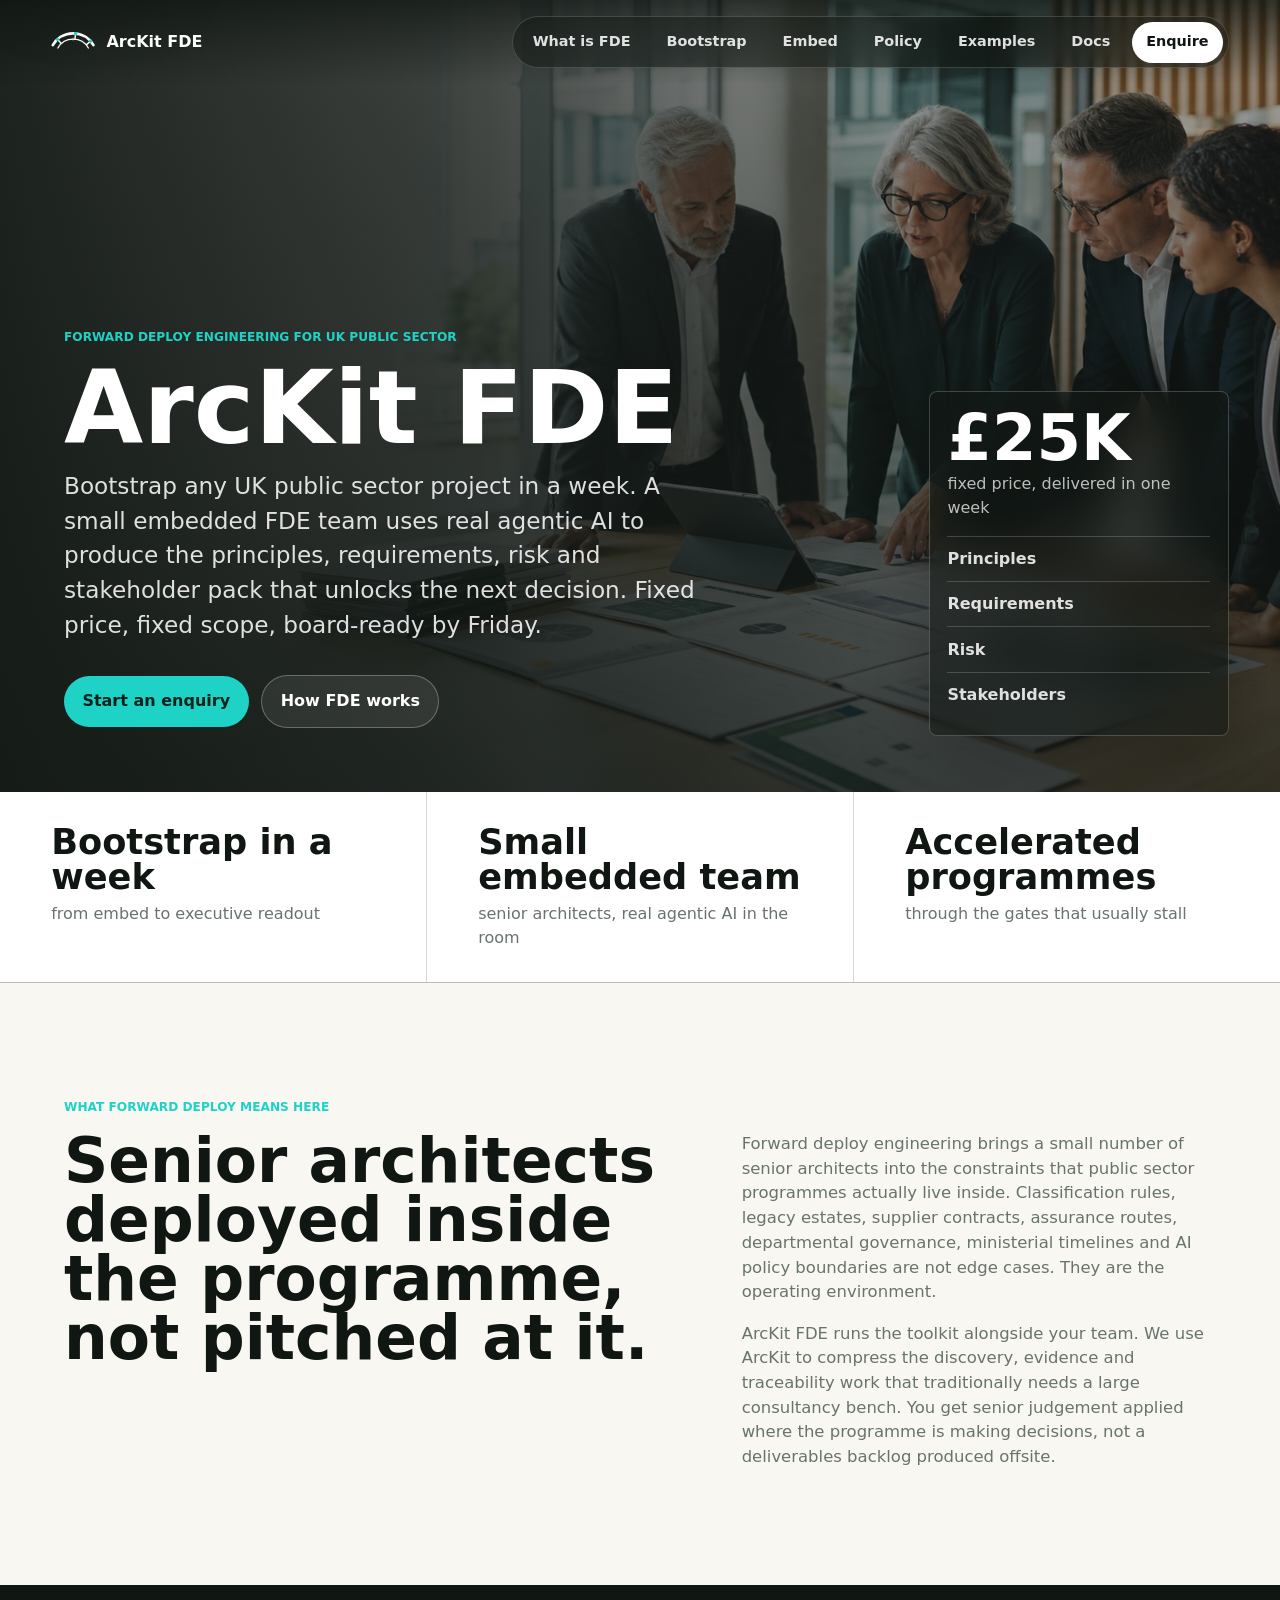
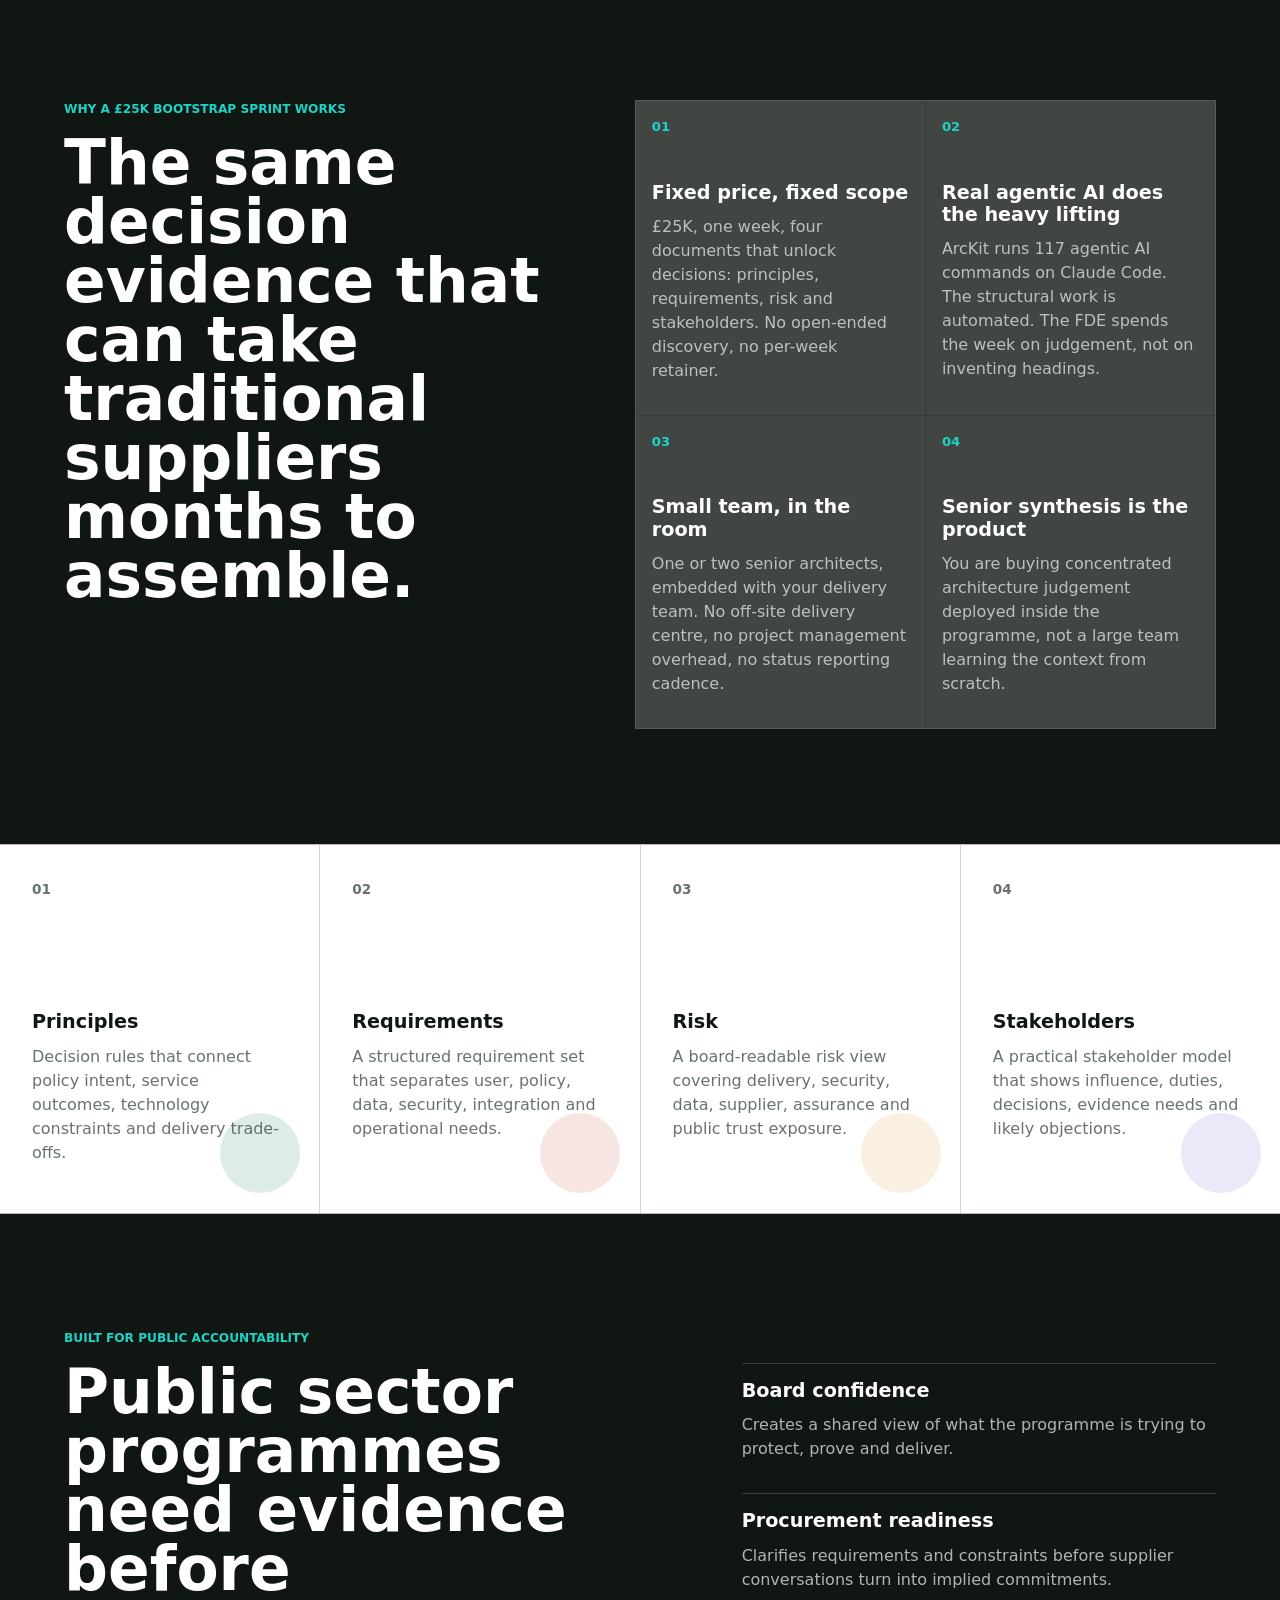
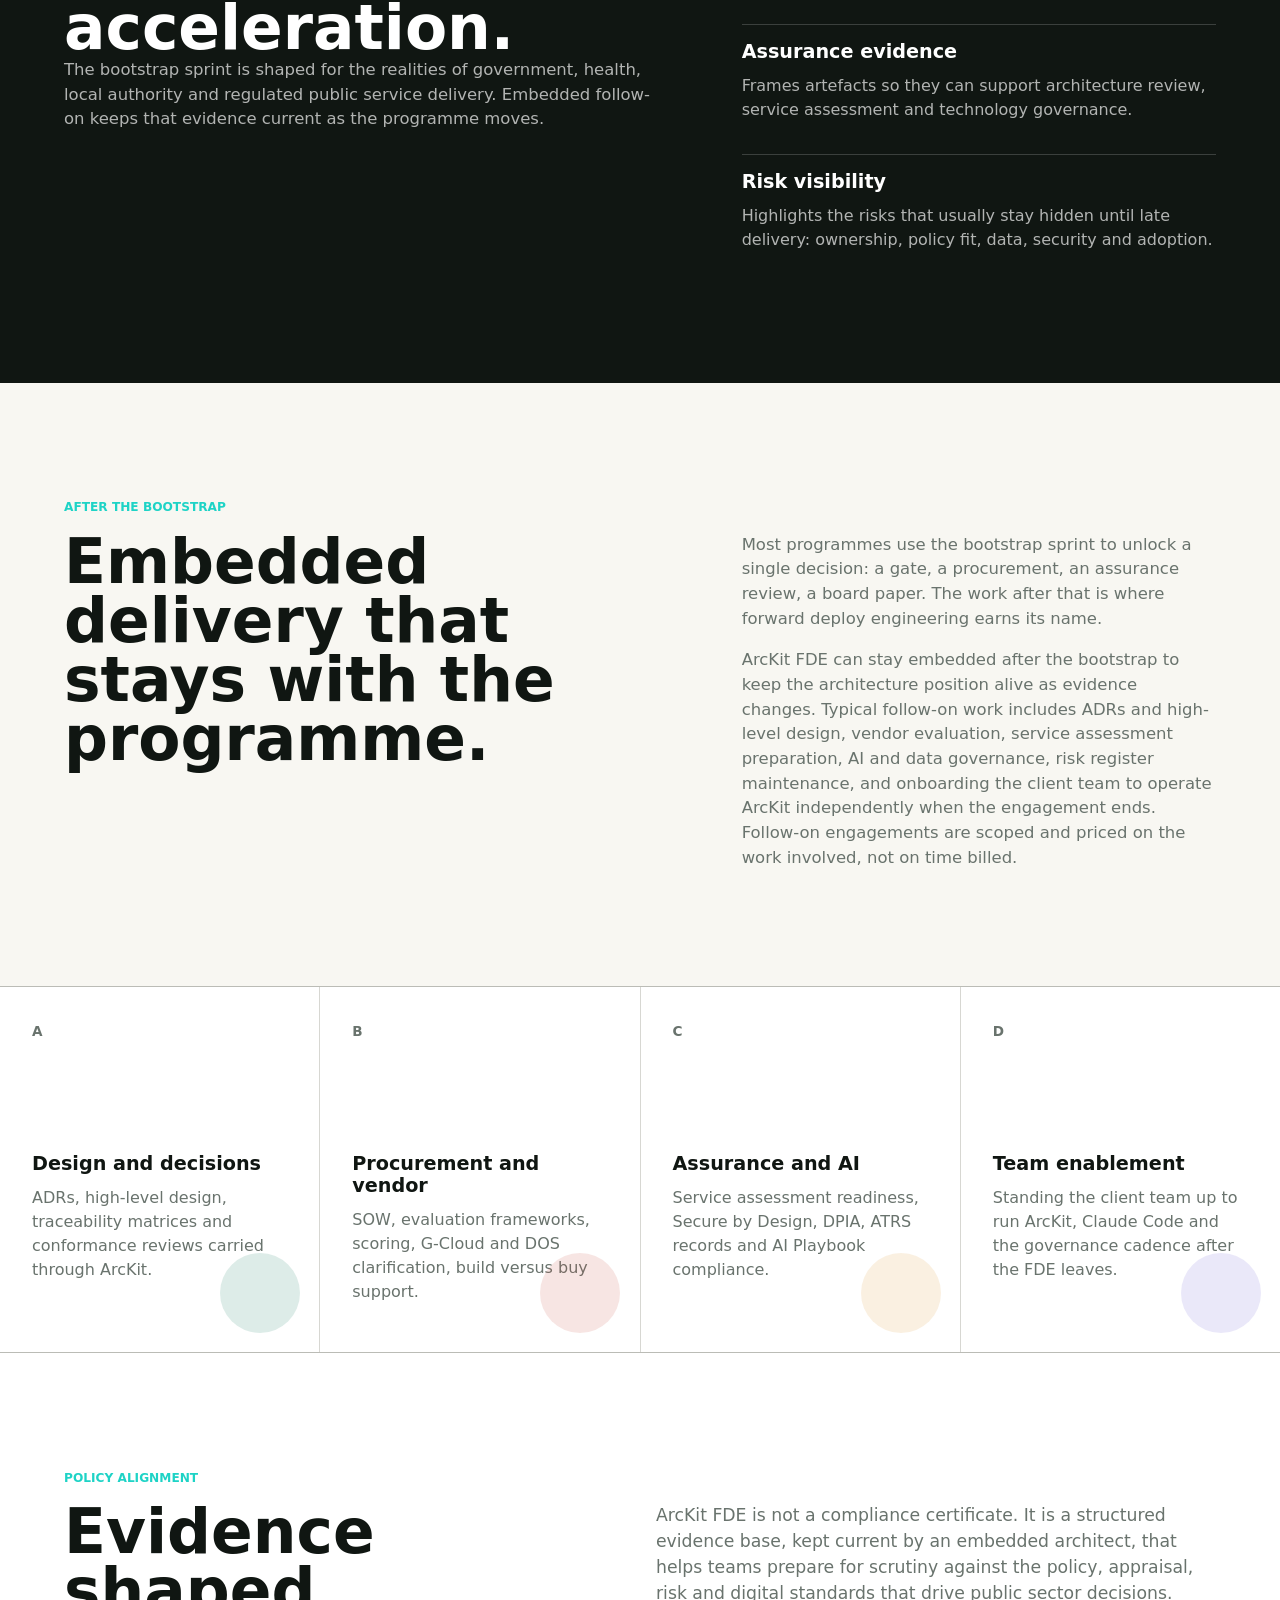
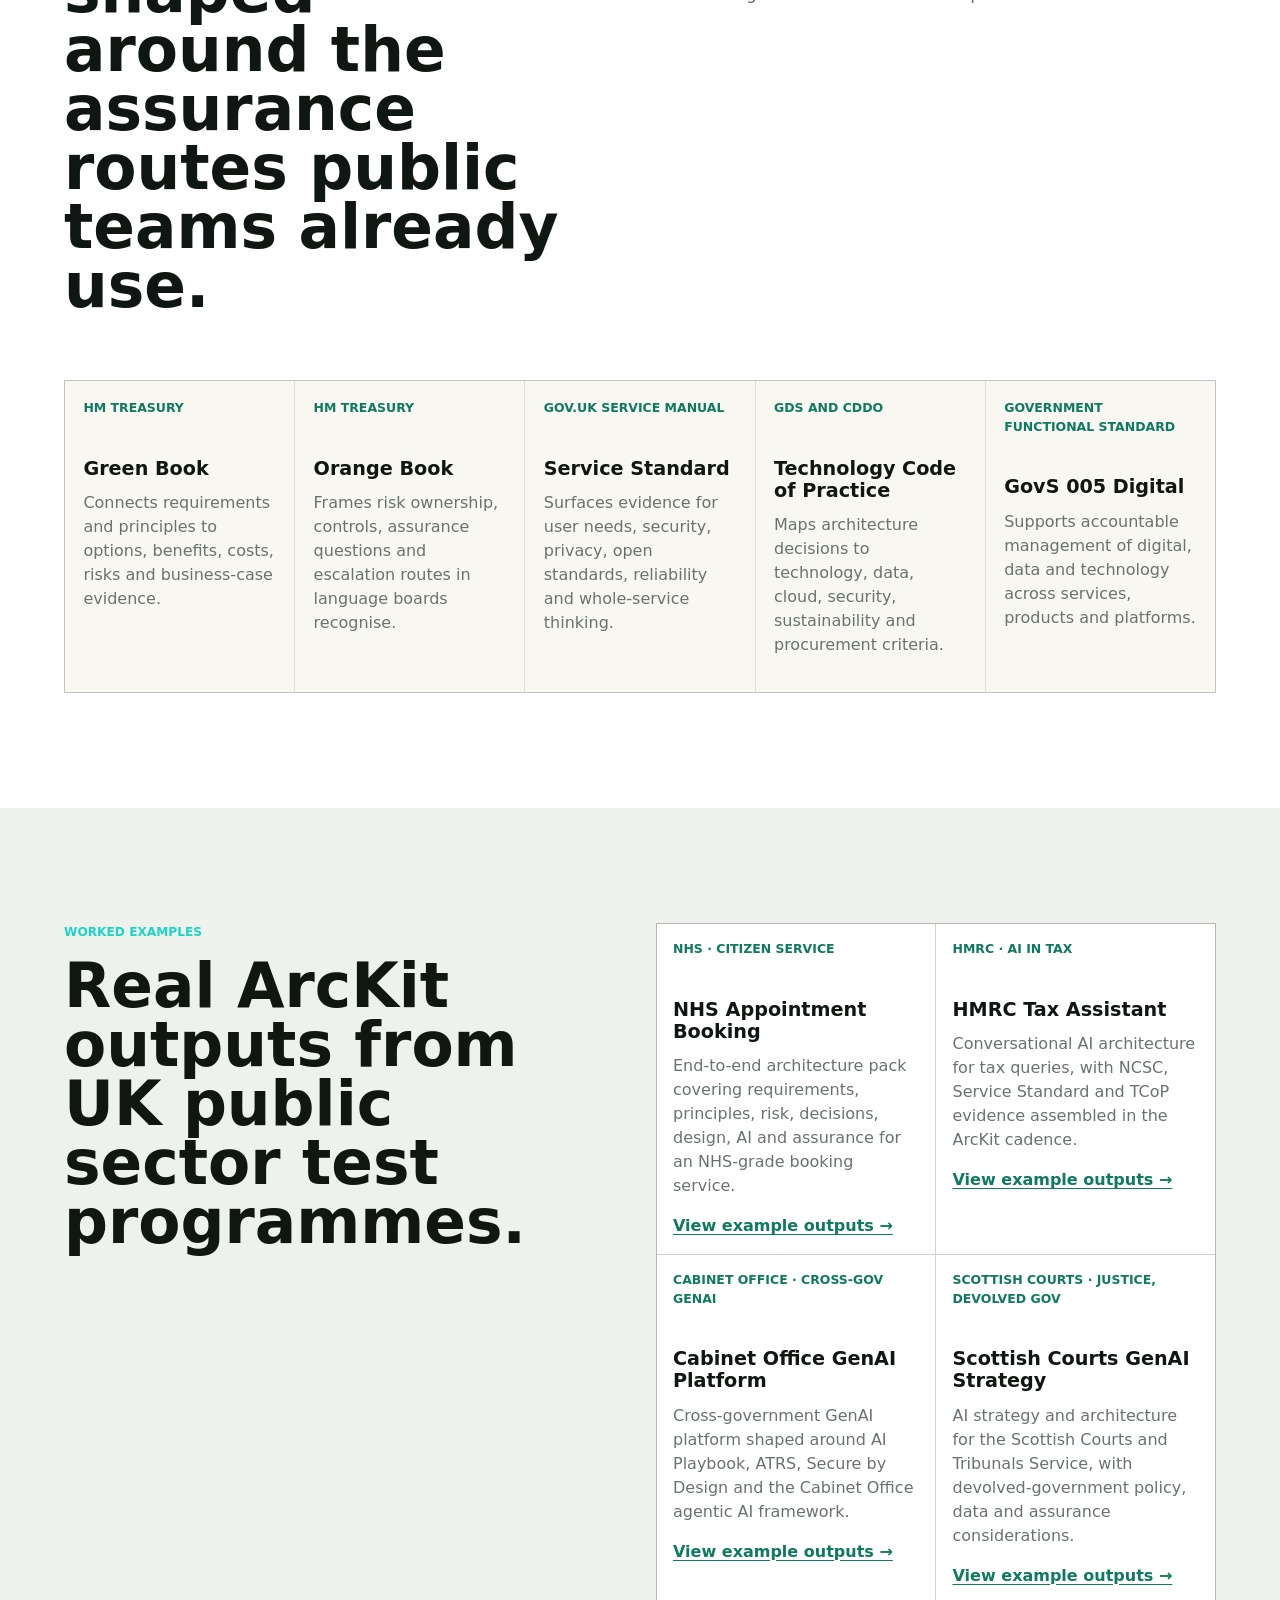
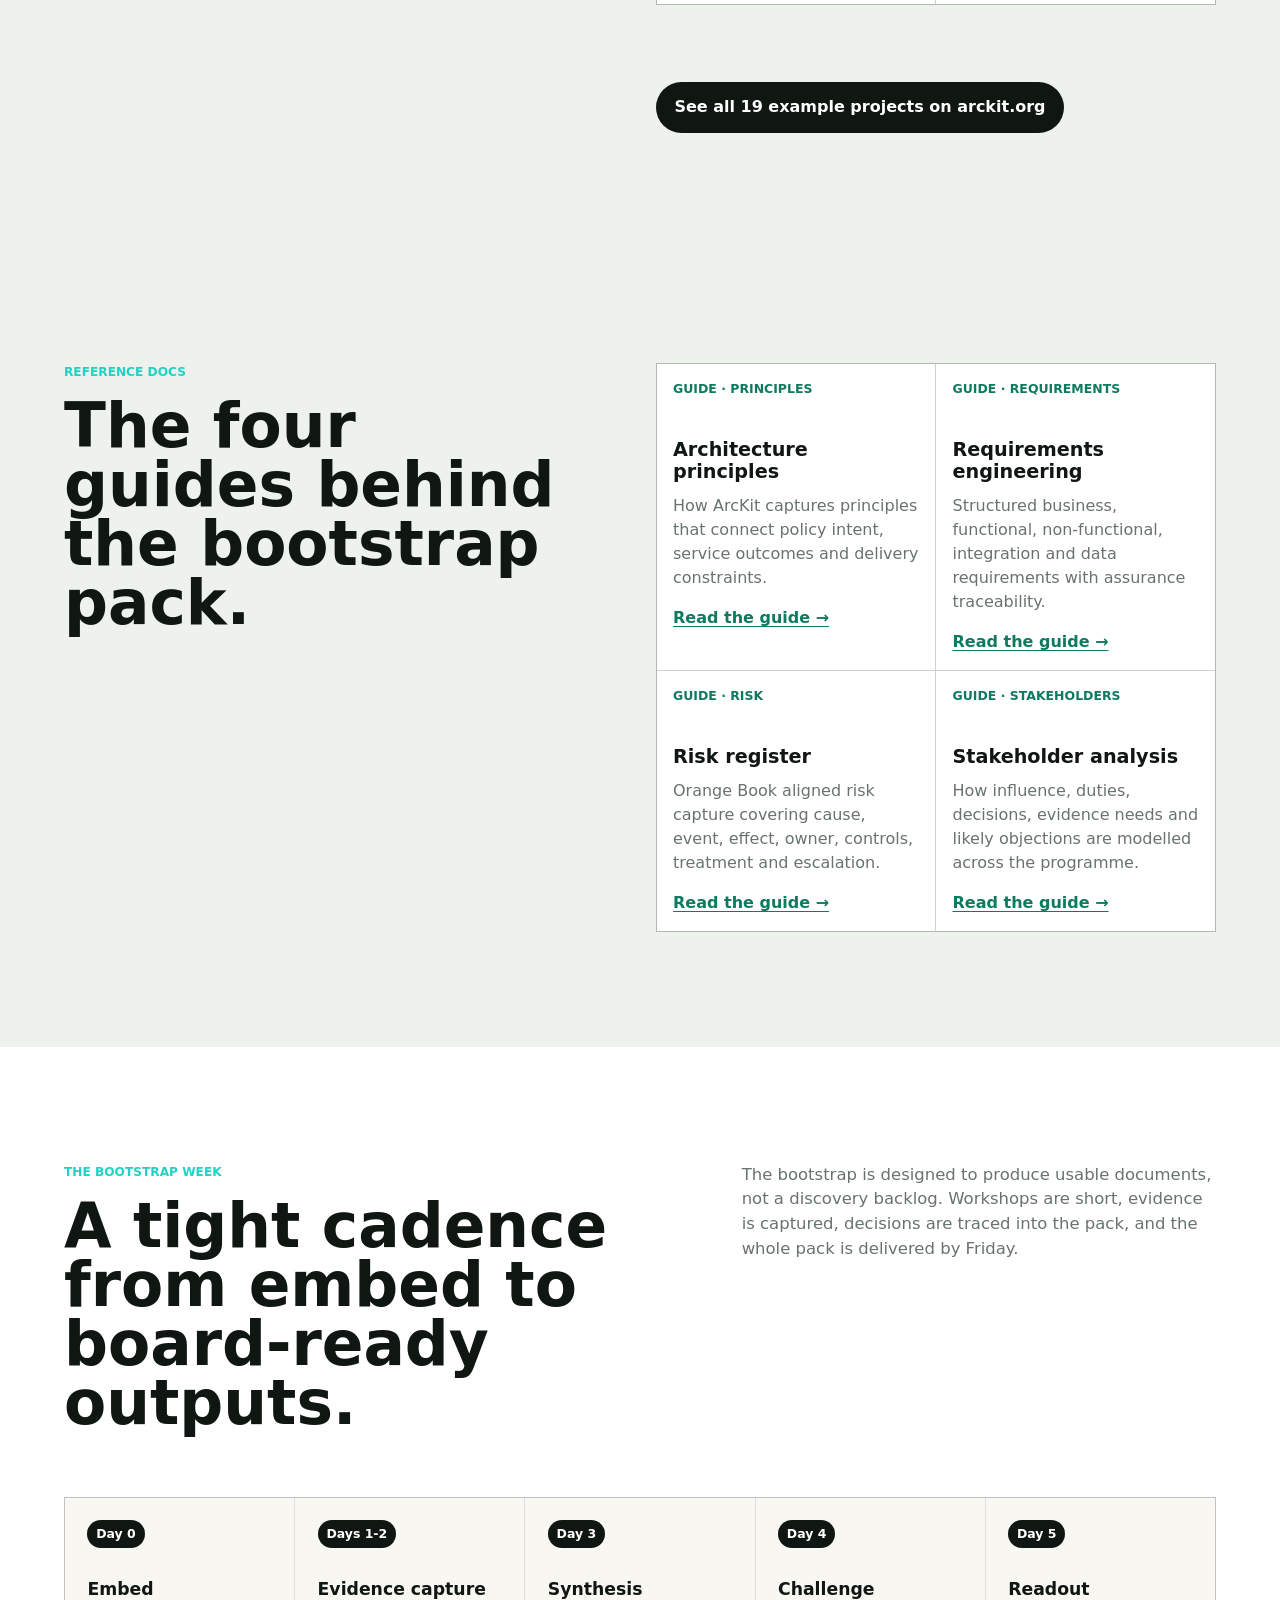
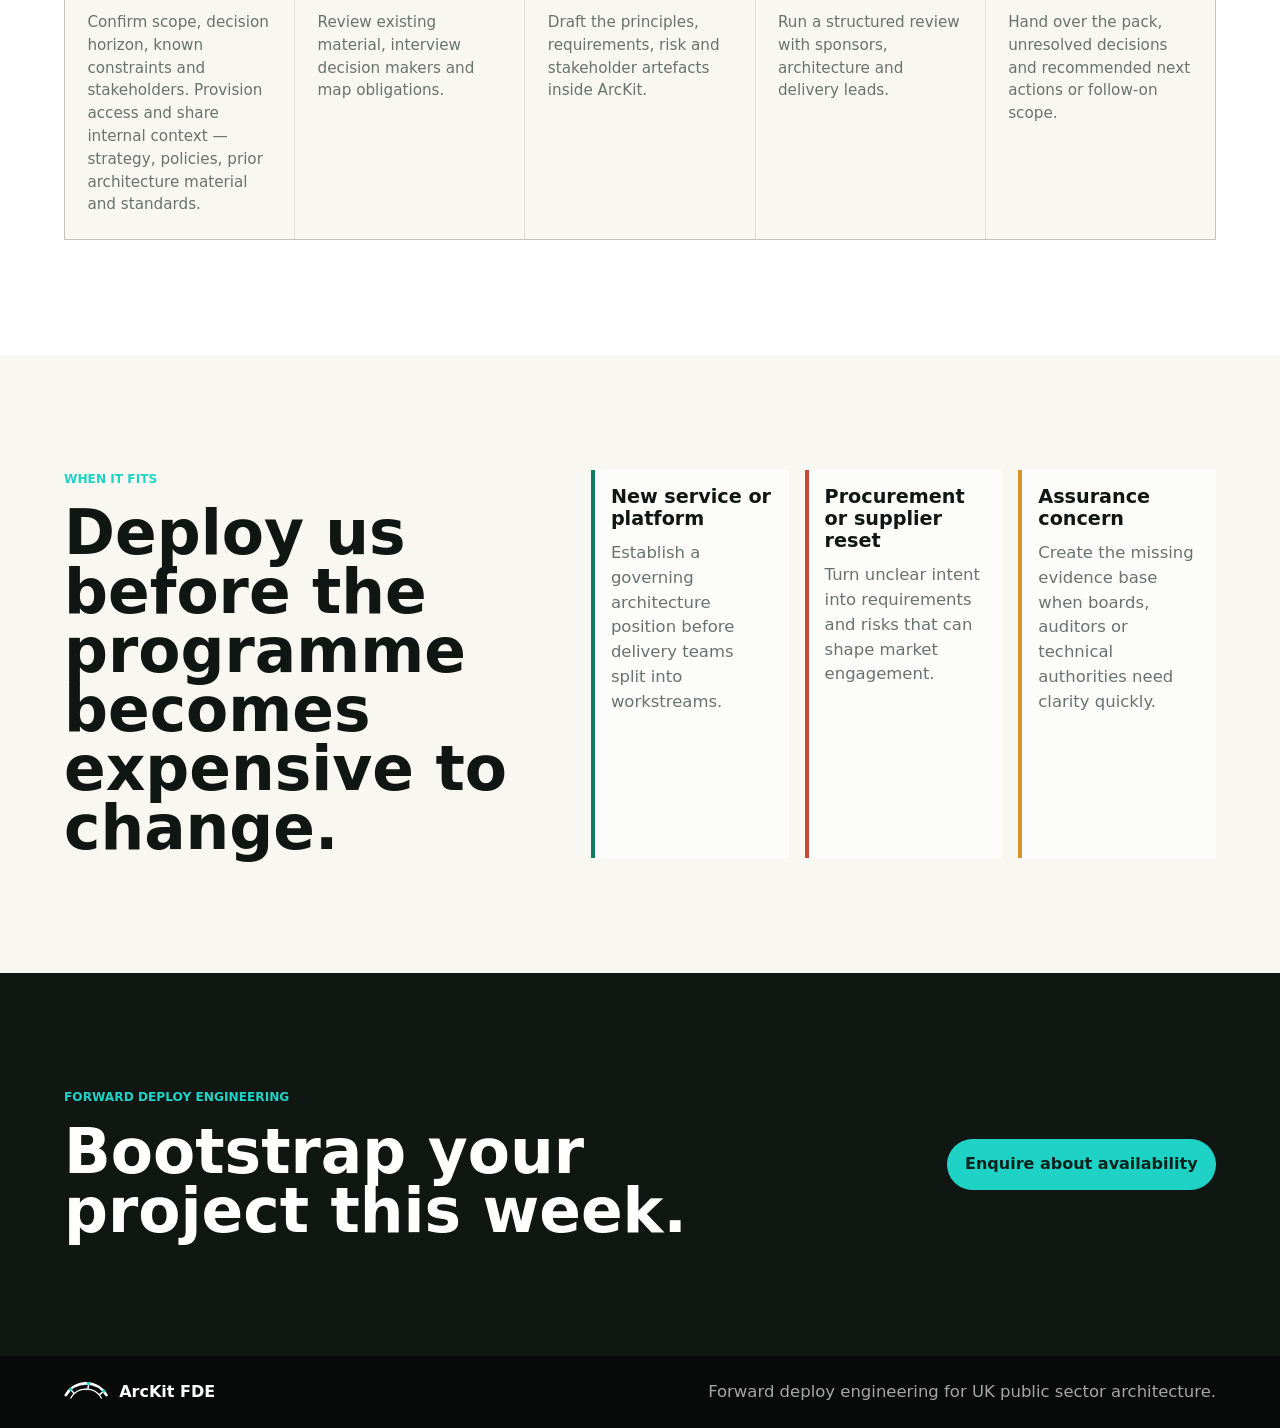
==== commit 8402937c: "docs: expand Day 0 to include internal context handover Day 0 now also covers sharing strategy, poli" ====
--- a/index.html
+++ b/index.html
@@ -363,7 +363,7 @@
           <li>
             <span>Day 0</span>
             <strong>Embed</strong>
-            <p>Confirm scope, decision horizon, known constraints and stakeholders. Provision access.</p>
+            <p>Confirm scope, decision horizon, known constraints and stakeholders. Provision access and share internal context — strategy, policies, prior architecture material and standards.</p>
           </li>
           <li>
             <span>Days 1-2</span>
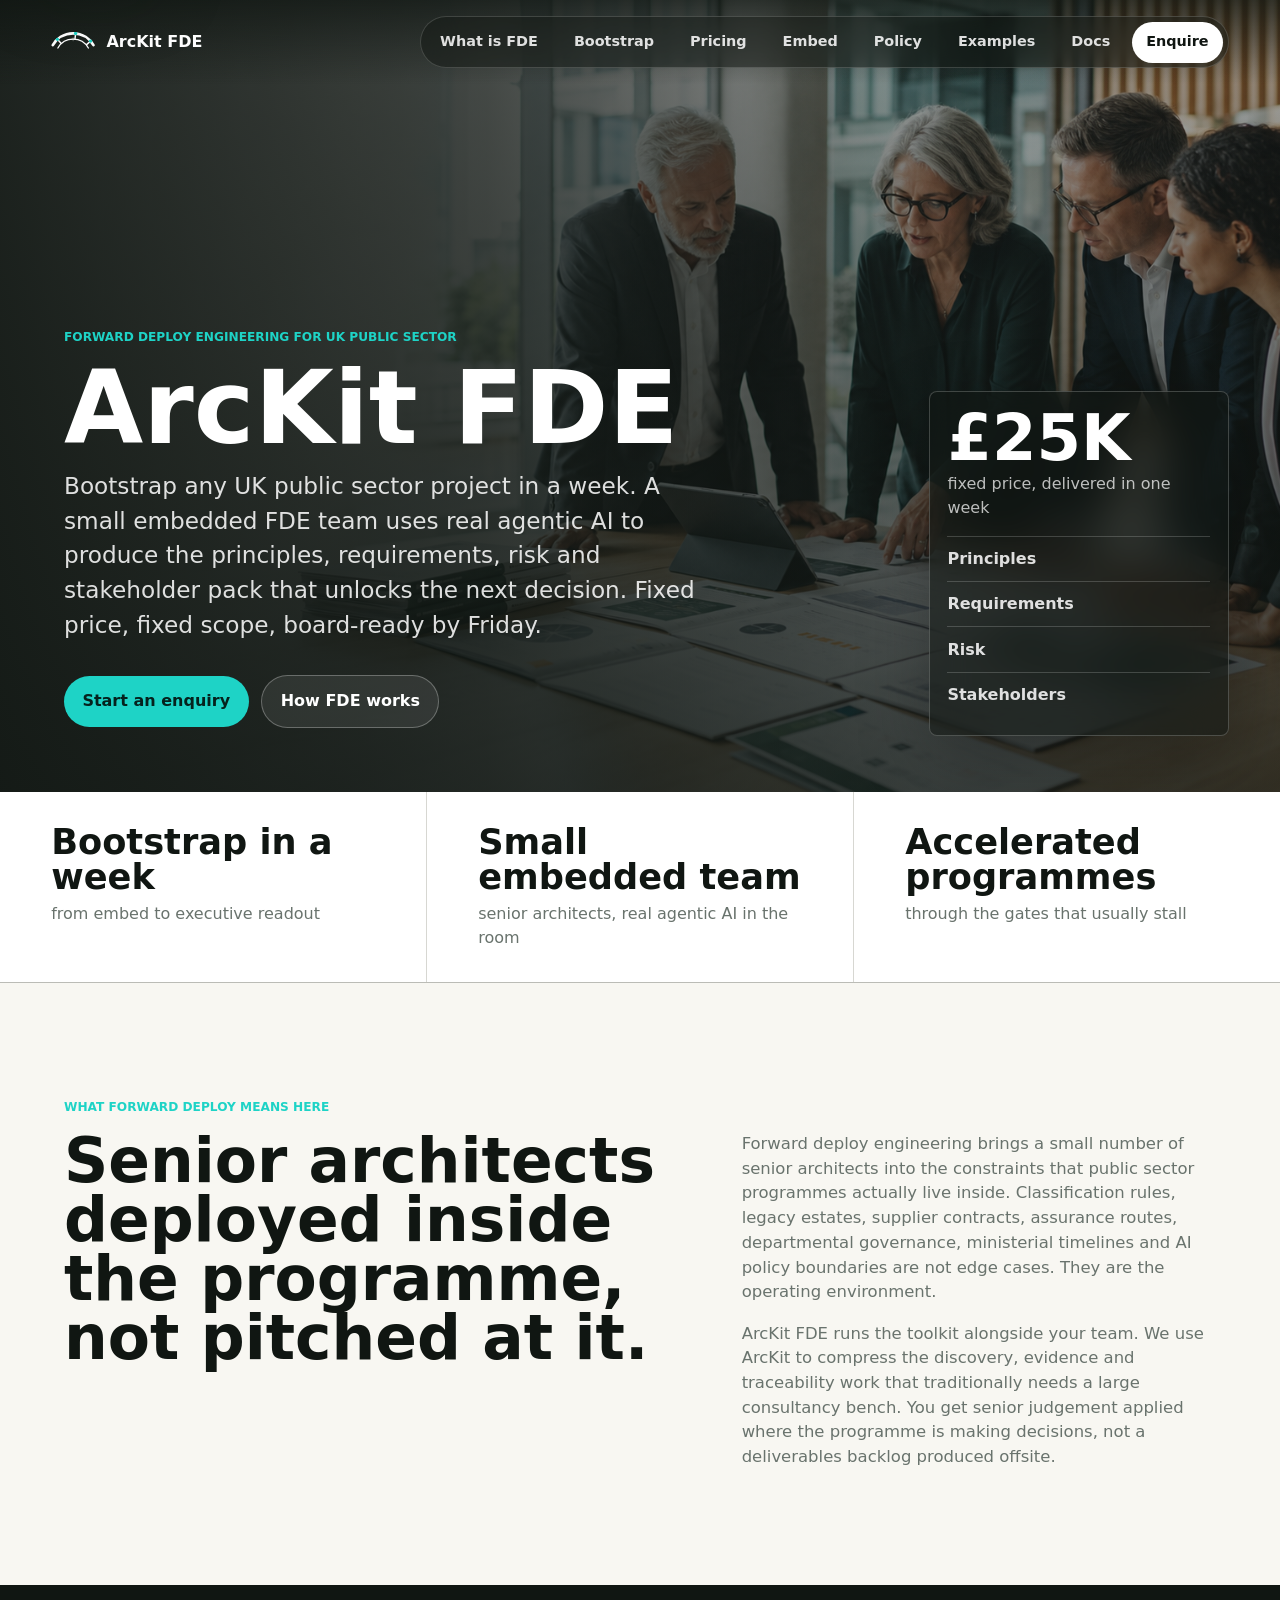
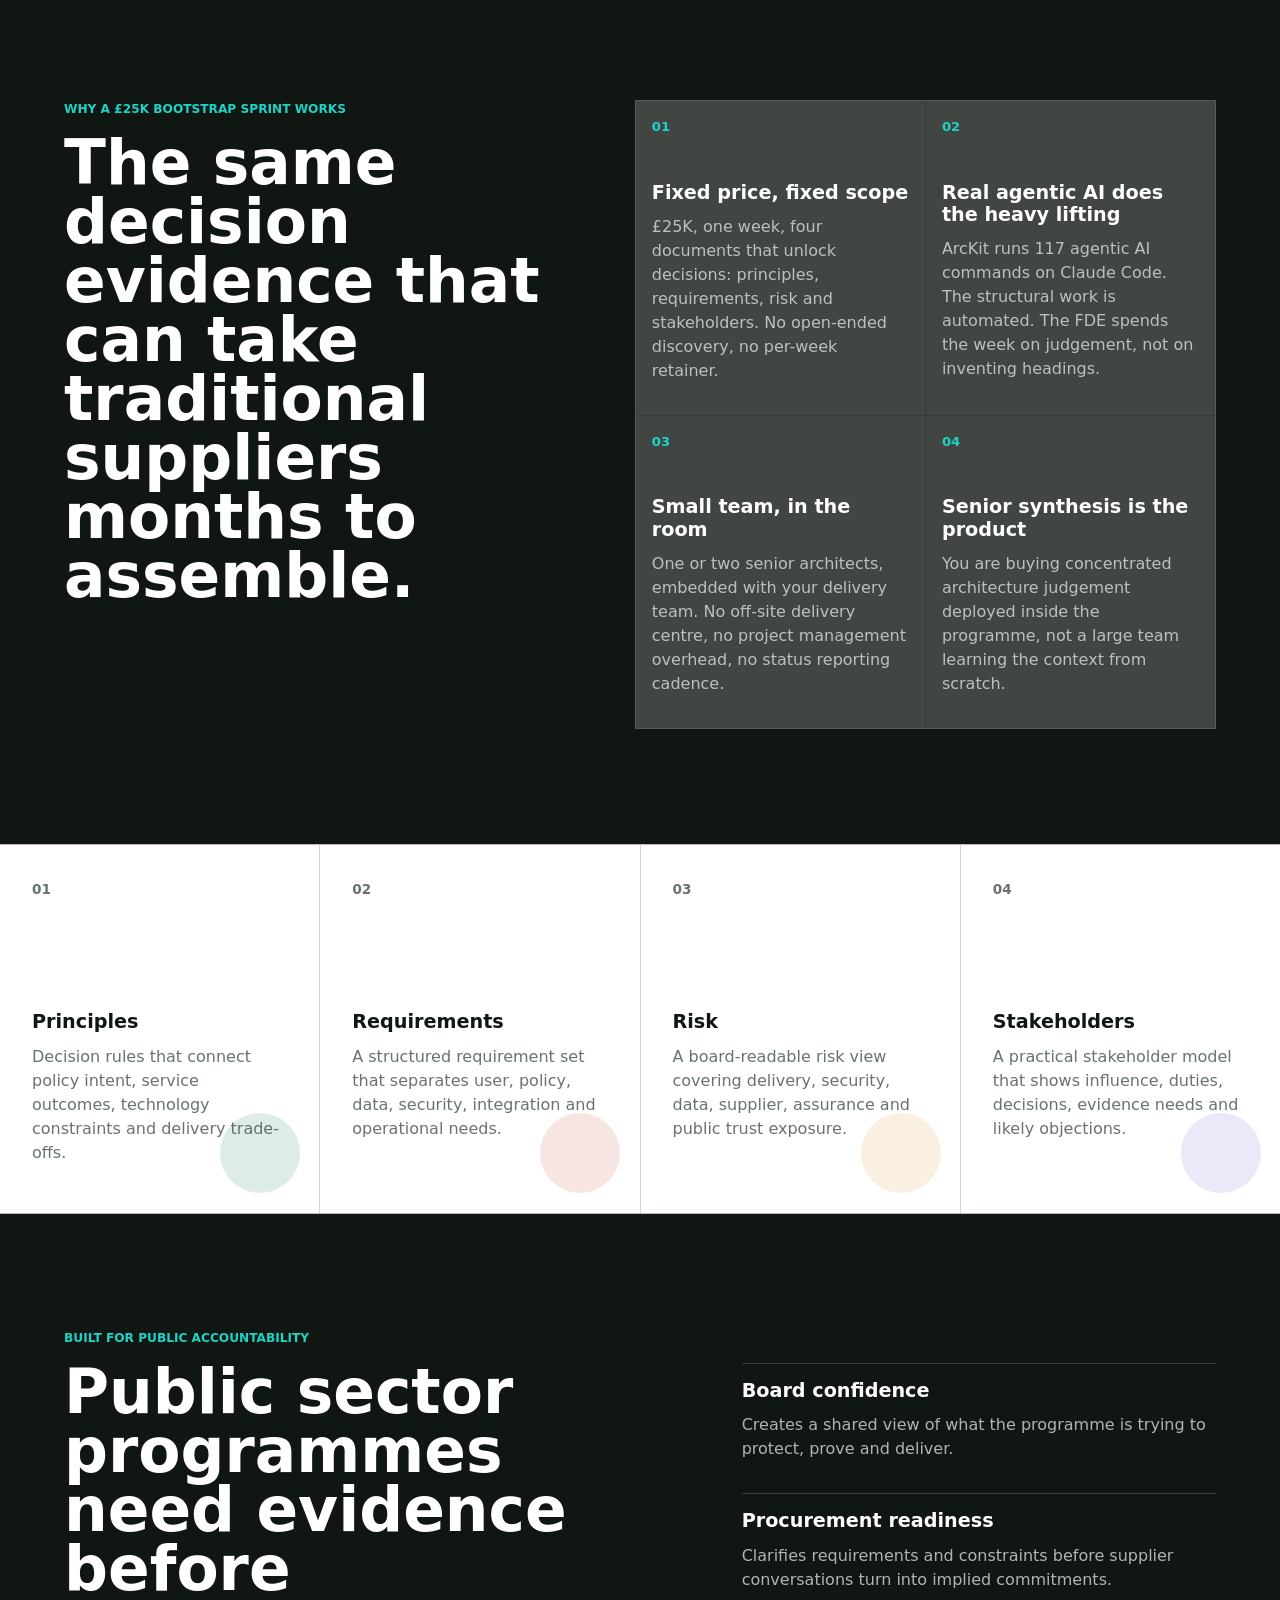
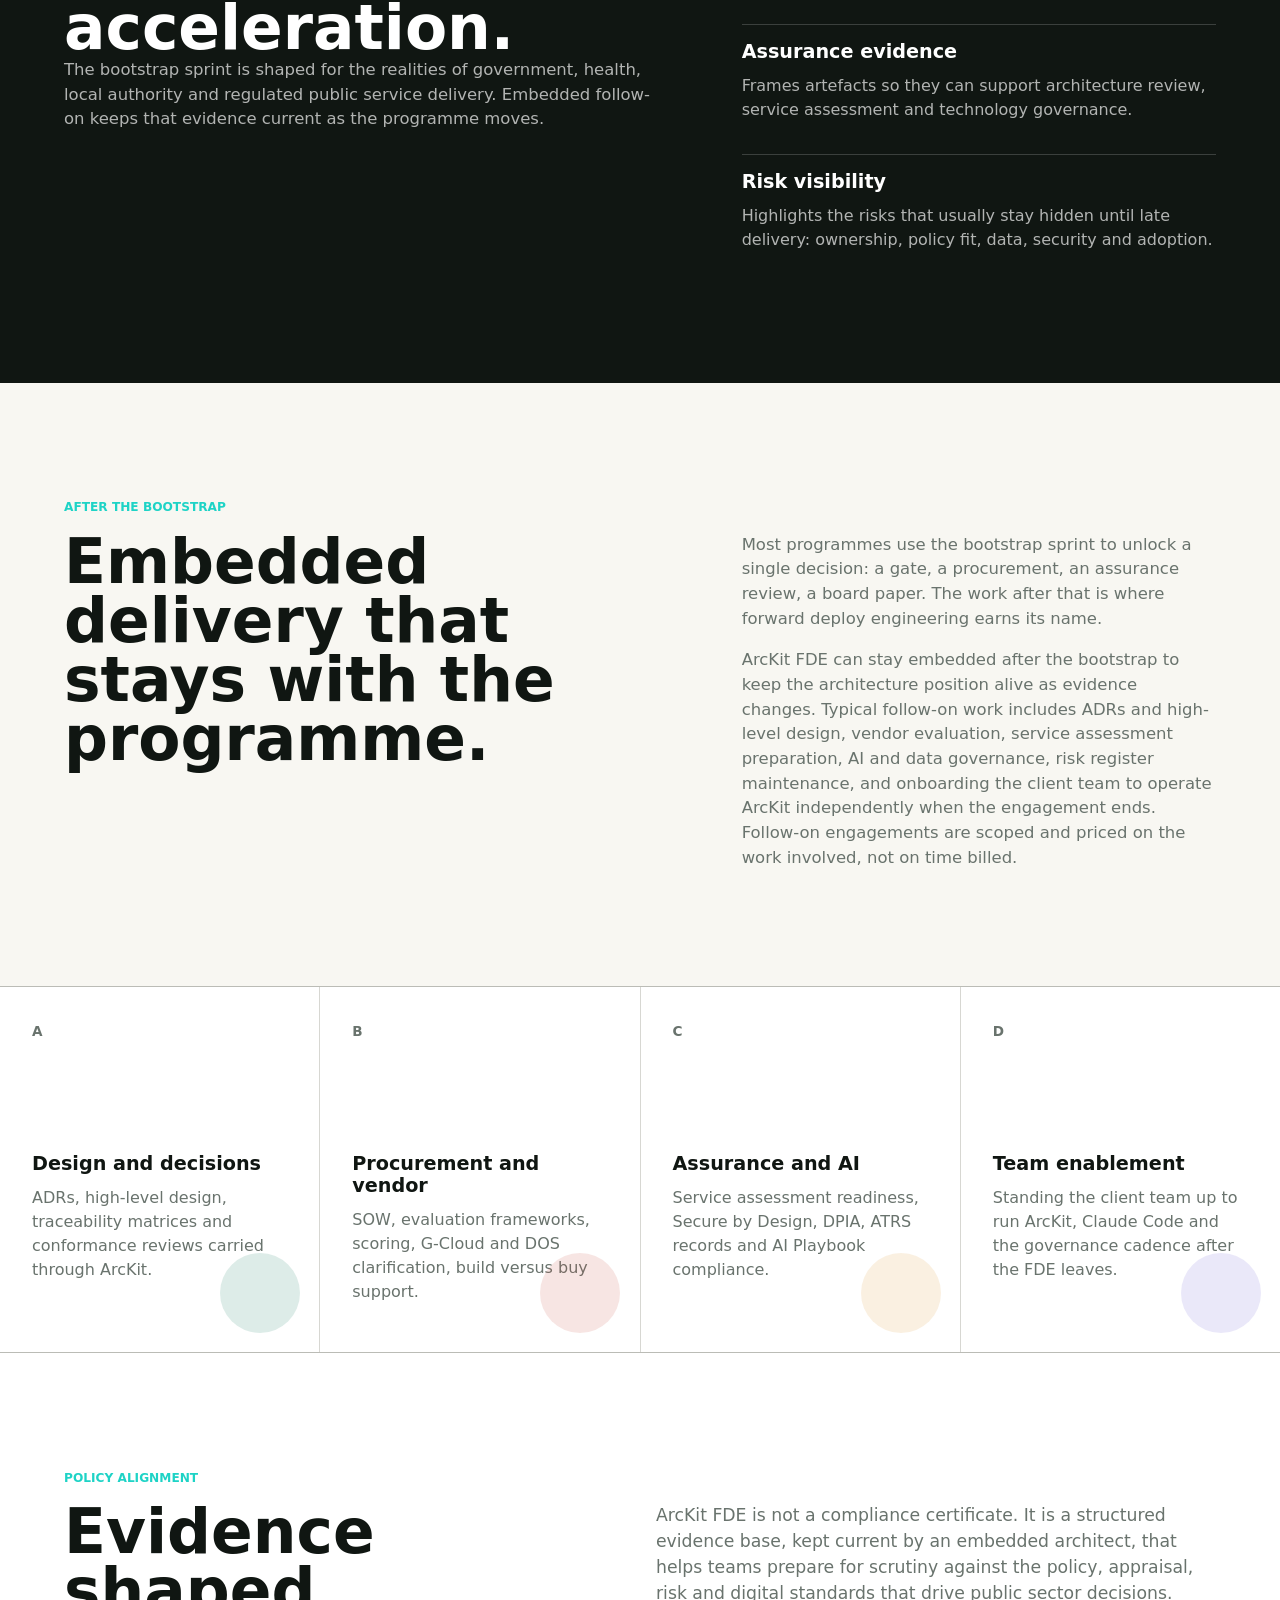
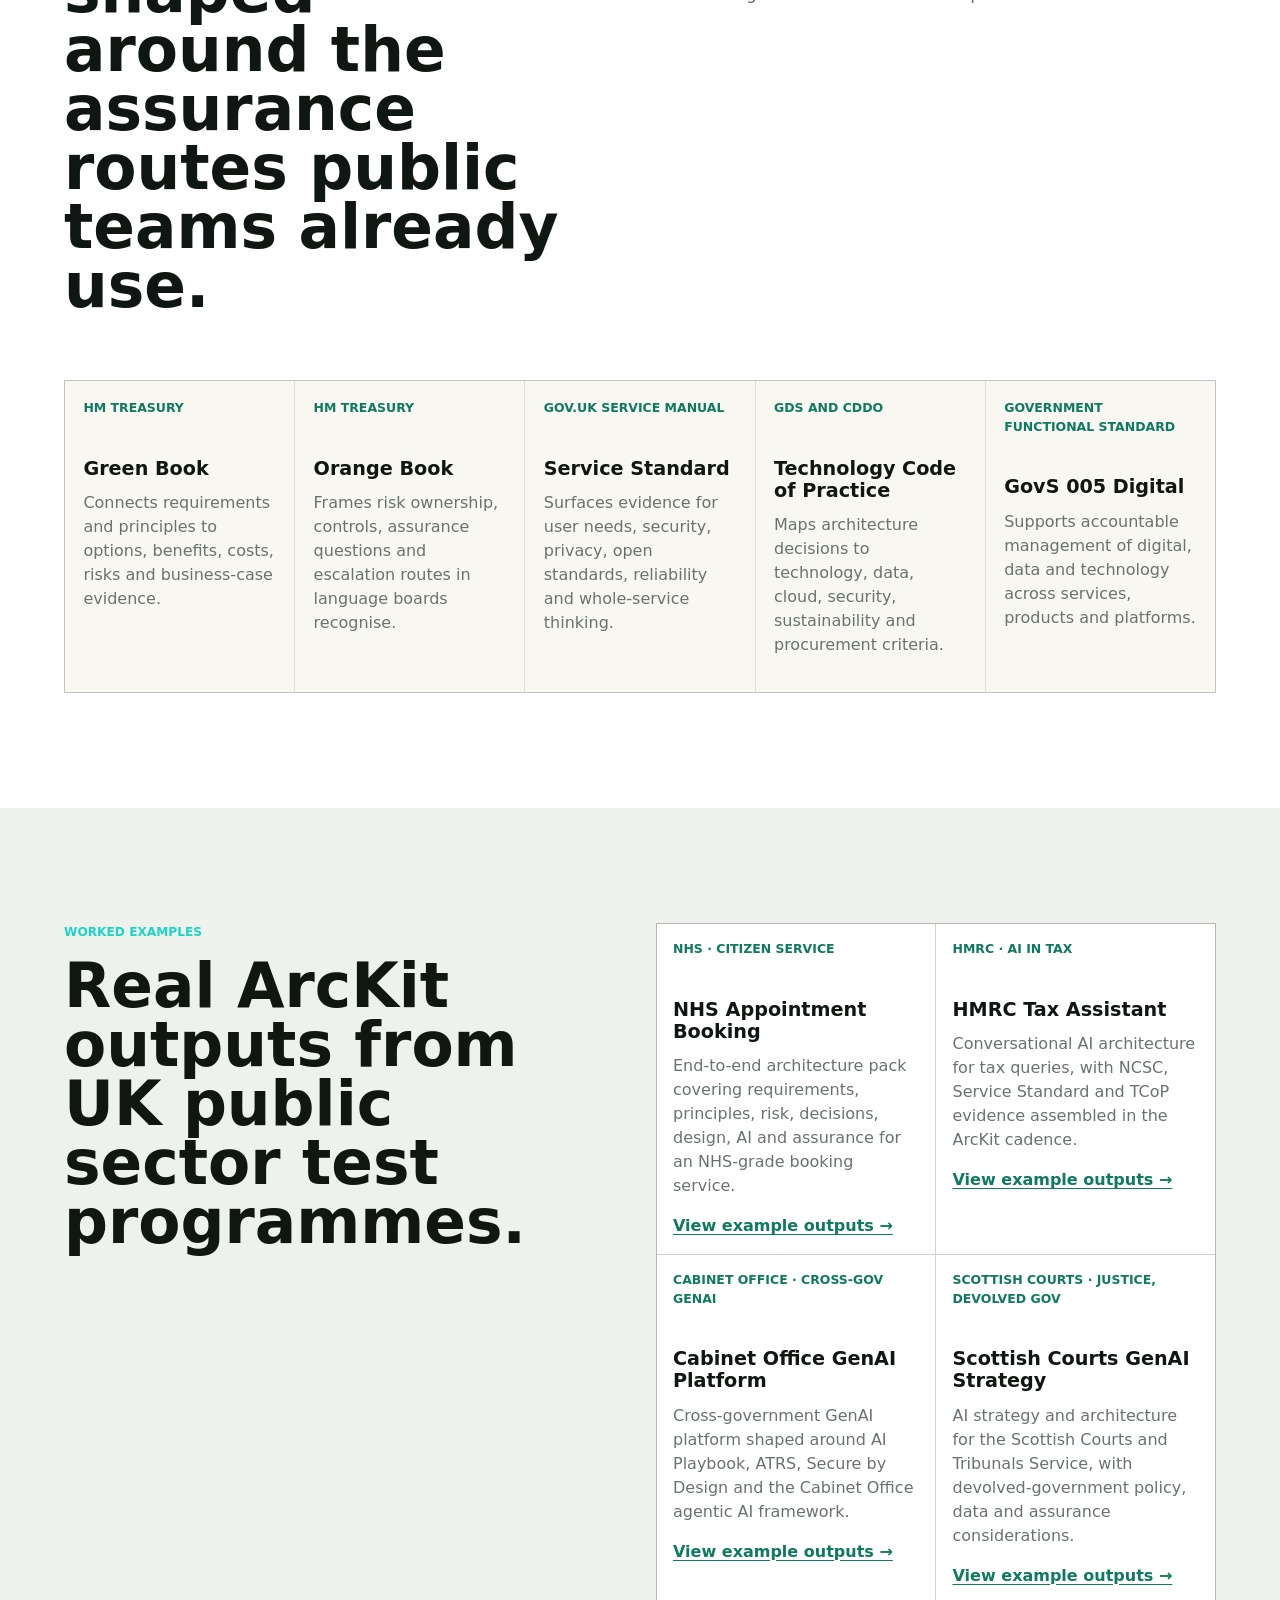
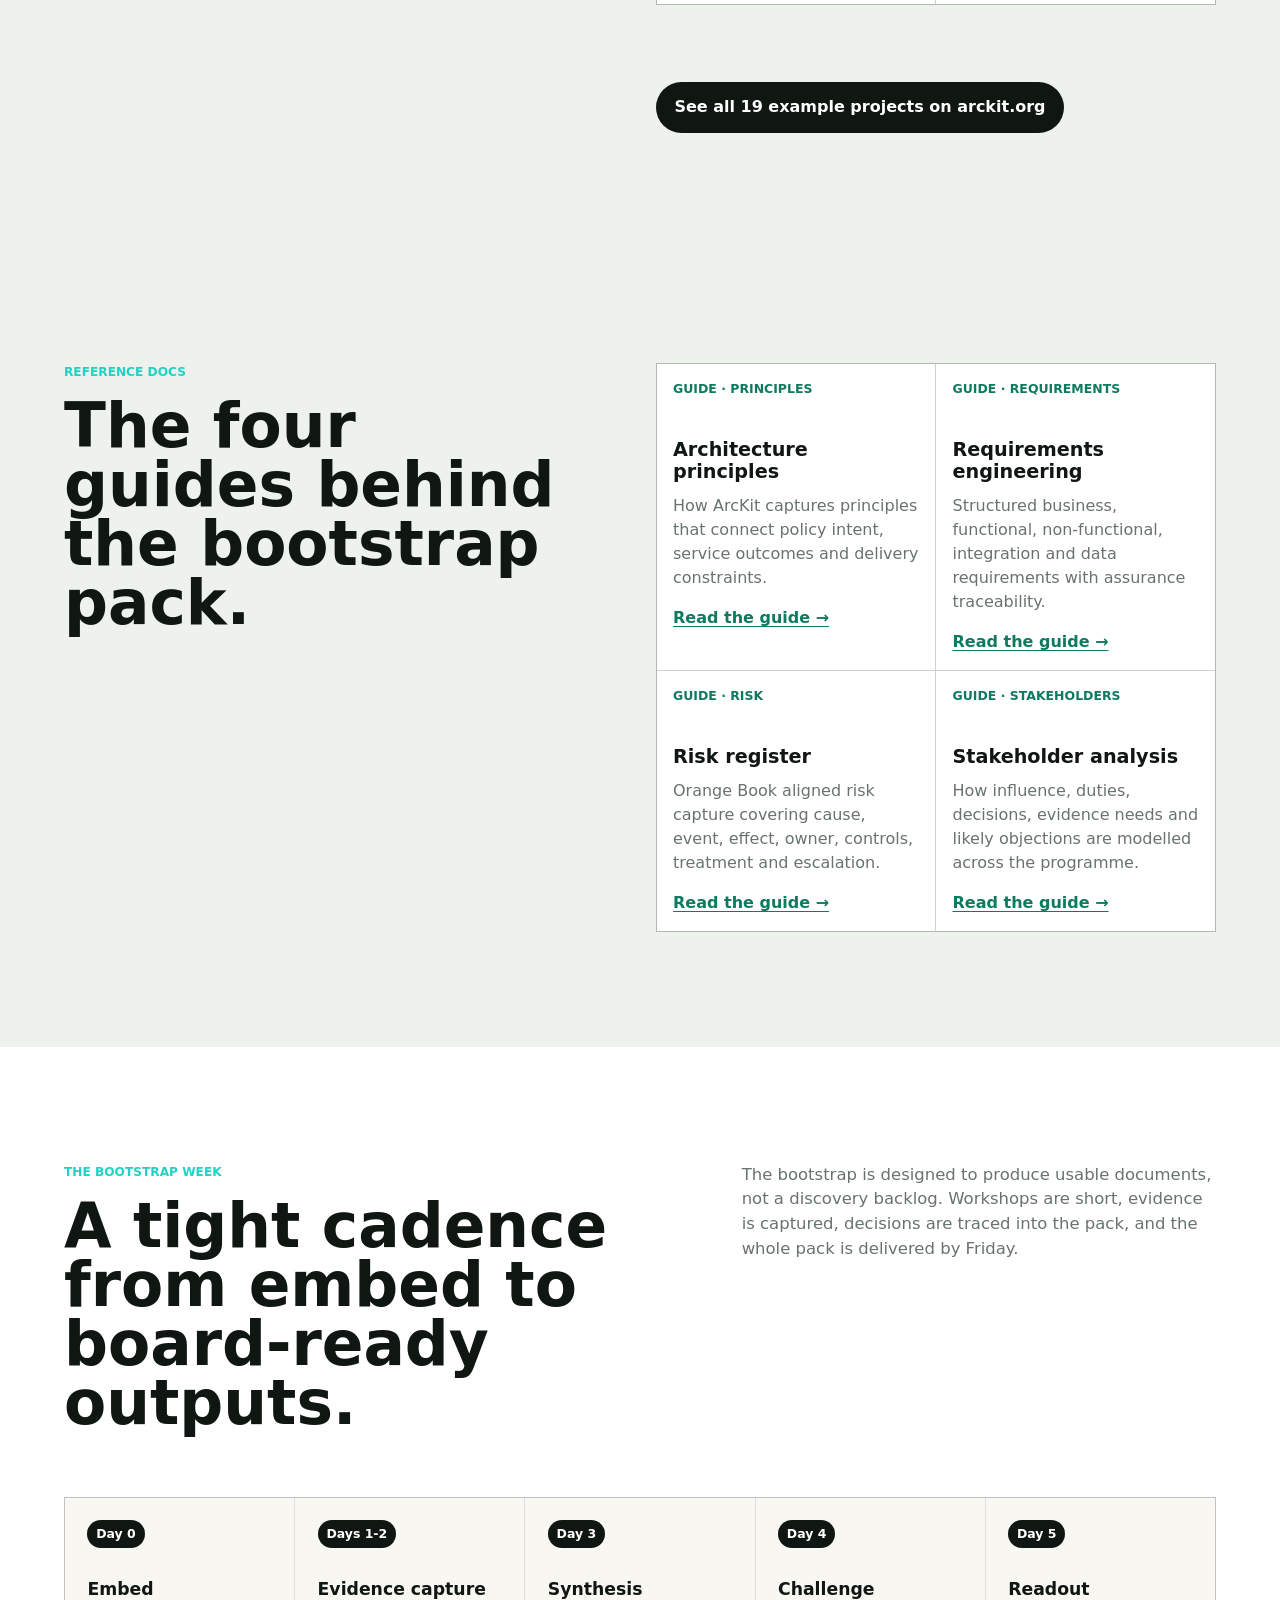
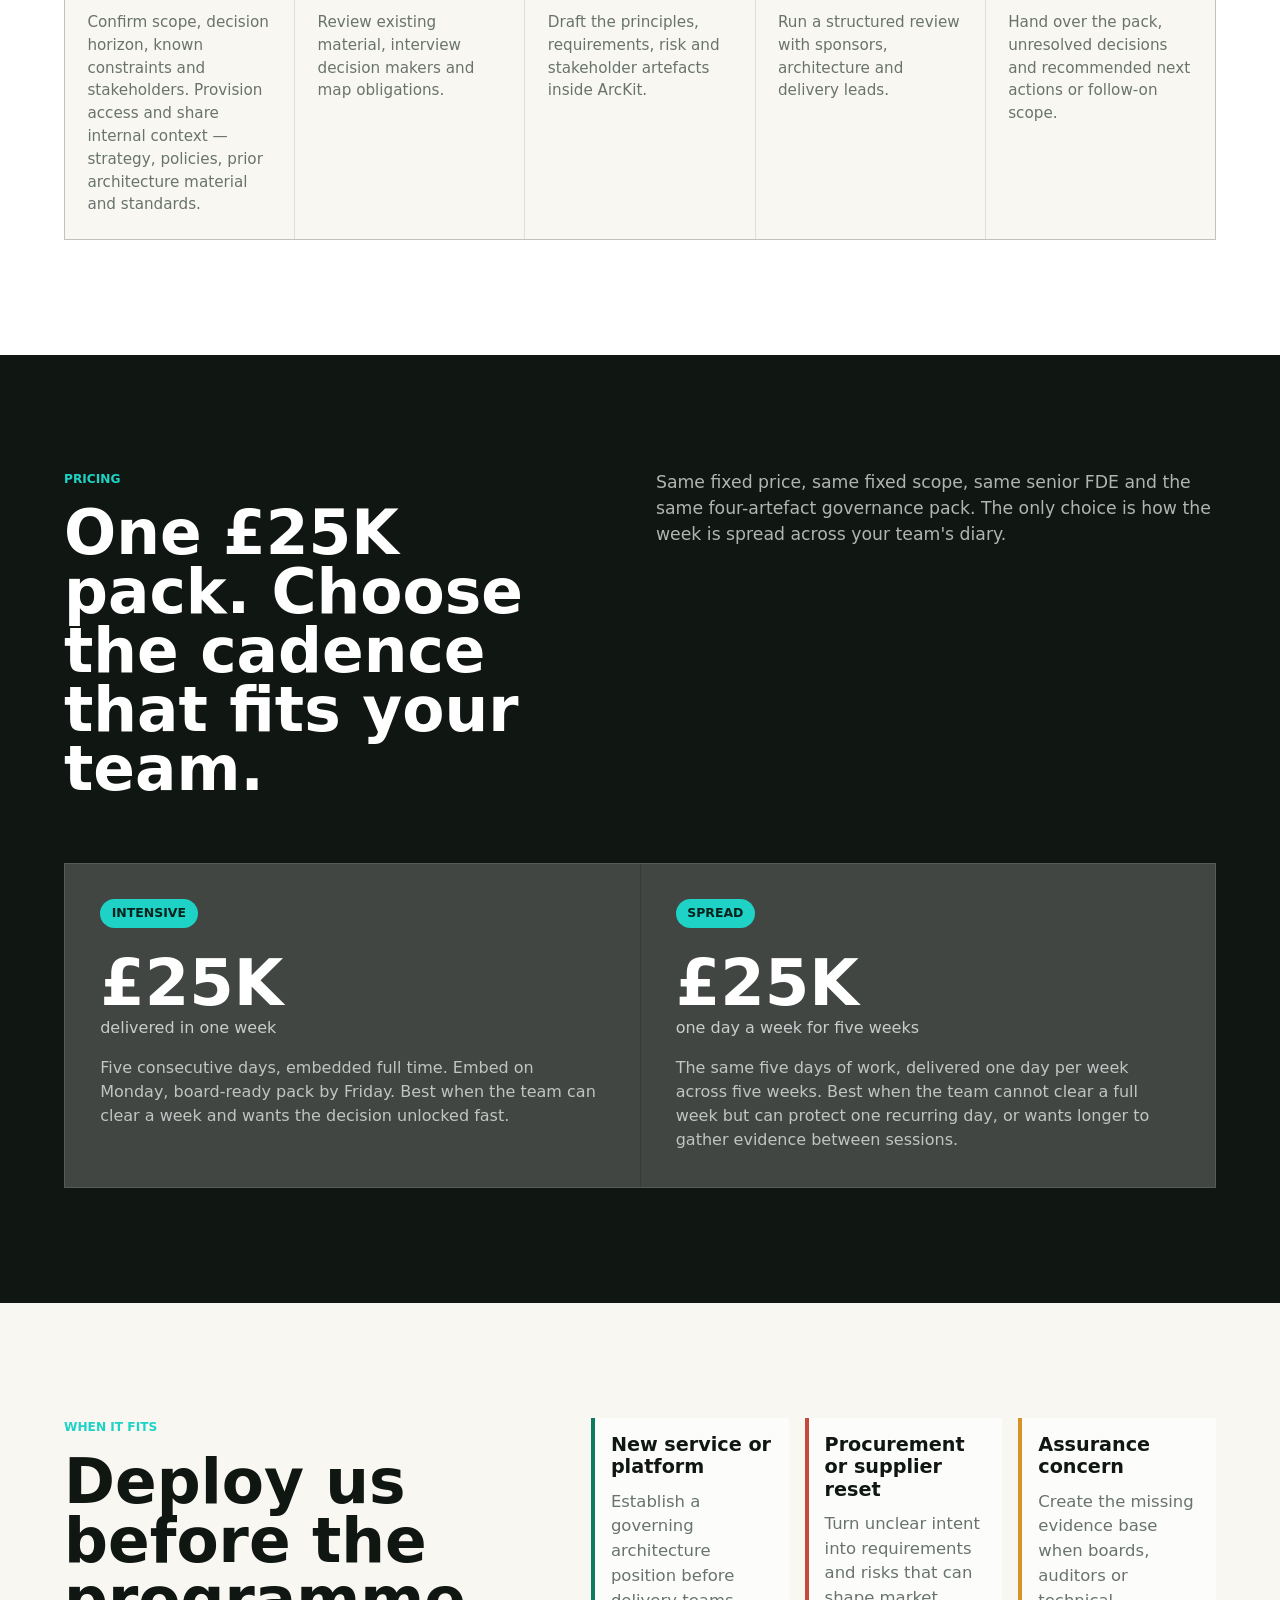
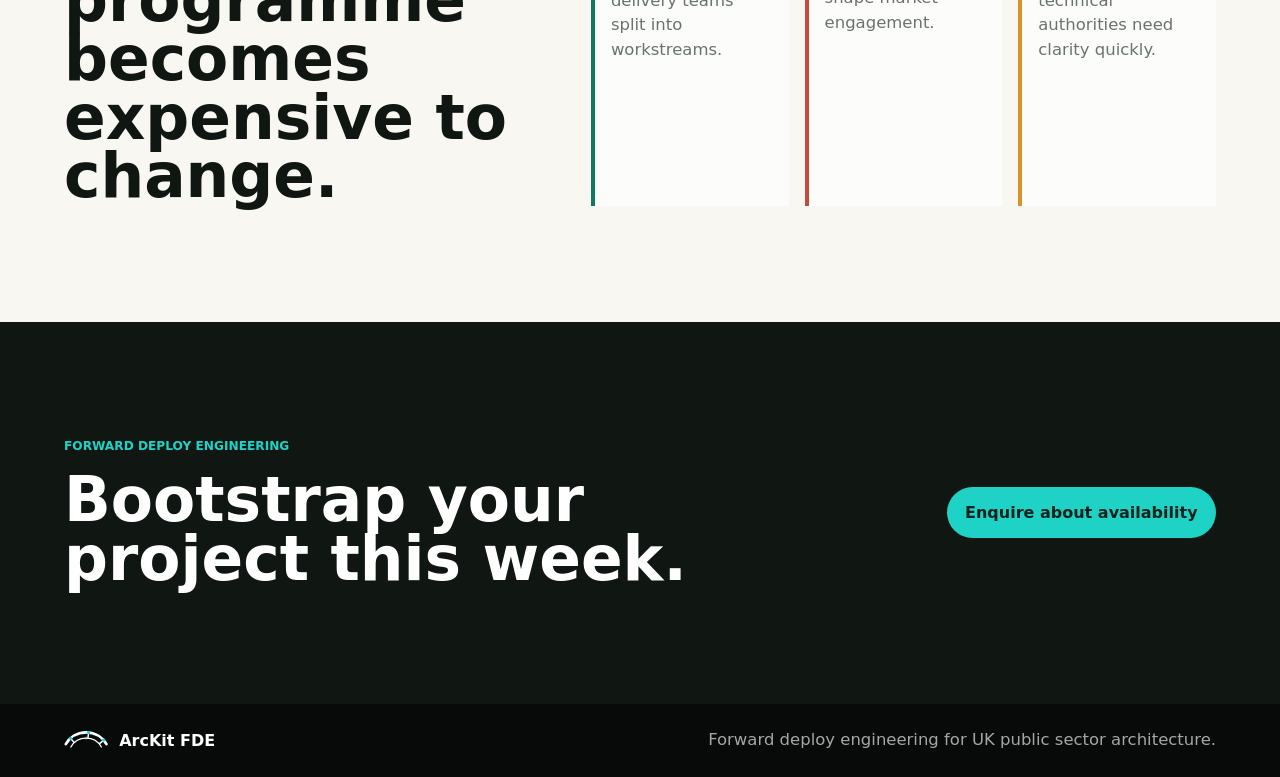
==== commit acad272e: "feat: add spread delivery pricing option Add a Pricing section offering the same £25K bootstrap pack" ====
--- a/index.html
+++ b/index.html
@@ -58,6 +58,7 @@
       <nav id="primary-nav" onclick="if(event.target.tagName==='A'){this.classList.remove('nav--open');var b=document.querySelector('.nav-toggle');if(b){b.setAttribute('aria-expanded','false');b.setAttribute('aria-label','Open menu')}}">
         <a href="#what">What is FDE</a>
         <a href="#offer">Bootstrap</a>
+        <a href="#pricing">Pricing</a>
         <a href="#embed">Embed</a>
         <a href="#policy">Policy</a>
         <a href="#examples">Examples</a>
@@ -388,6 +389,32 @@
         </ol>
       </section>
 
+      <section class="pricing" id="pricing" aria-labelledby="pricing-title">
+        <div class="pricing-header">
+          <div>
+            <div class="section-kicker">Pricing</div>
+            <h2 id="pricing-title">One £25K pack. Choose the cadence that fits your team.</h2>
+          </div>
+          <p>
+            Same fixed price, same fixed scope, same senior FDE and the same four-artefact governance pack. The only choice is how the week is spread across your team's diary.
+          </p>
+        </div>
+        <div class="pricing-grid">
+          <article class="pricing-card">
+            <span class="pricing-tag">Intensive</span>
+            <span class="price">£25K</span>
+            <span class="price-note">delivered in one week</span>
+            <p>Five consecutive days, embedded full time. Embed on Monday, board-ready pack by Friday. Best when the team can clear a week and wants the decision unlocked fast.</p>
+          </article>
+          <article class="pricing-card">
+            <span class="pricing-tag">Spread</span>
+            <span class="price">£25K</span>
+            <span class="price-note">one day a week for five weeks</span>
+            <p>The same five days of work, delivered one day per week across five weeks. Best when the team cannot clear a full week but can protect one recurring day, or wants longer to gather evidence between sessions.</p>
+          </article>
+        </div>
+      </section>
+
       <section class="outcomes" aria-label="When to use ArcKit FDE">
         <div class="outcome-copy">
           <div class="section-kicker">When it fits</div>
--- a/styles.css
+++ b/styles.css
@@ -474,7 +474,8 @@
 
 .value-section,
 .policy-section,
-.samples-section {
+.samples-section,
+.pricing {
   padding: clamp(4.5rem, 9vw, 8rem) clamp(1rem, 5vw, 4rem);
 }
 
@@ -608,6 +609,57 @@
   justify-self: start;
 }
 
+.pricing {
+  background: var(--ink);
+  color: var(--white);
+}
+
+.pricing-header {
+  display: grid;
+  grid-template-columns: minmax(0, 0.92fr) minmax(320px, 1fr);
+  gap: clamp(2rem, 6vw, 5rem);
+  align-items: start;
+  margin-bottom: clamp(2rem, 5vw, 4rem);
+}
+
+.pricing-header p {
+  margin-bottom: 0;
+  color: rgba(255, 255, 255, 0.68);
+  font-size: 1.08rem;
+}
+
+.pricing-grid {
+  display: grid;
+  grid-template-columns: repeat(2, 1fr);
+  gap: 1px;
+  background: rgba(255, 255, 255, 0.16);
+  border: 1px solid rgba(255, 255, 255, 0.16);
+}
+
+.pricing-card {
+  display: flex;
+  flex-direction: column;
+  align-items: flex-start;
+  background: rgba(255, 255, 255, 0.055);
+  padding: clamp(1.4rem, 3vw, 2.2rem);
+}
+
+.pricing-tag {
+  margin-bottom: 1.6rem;
+  border-radius: 999px;
+  background: var(--green-bright);
+  color: #05221d;
+  padding: 0.32rem 0.72rem;
+  font-size: 0.78rem;
+  font-weight: 840;
+  text-transform: uppercase;
+}
+
+.pricing-card p {
+  margin-bottom: 0;
+  color: rgba(255, 255, 255, 0.68);
+}
+
 .delivery {
   background: var(--white);
 }
@@ -829,6 +881,7 @@
   .outcomes,
   .value-section,
   .policy-header,
+  .pricing-header,
   .samples-section,
   .sample-output {
     grid-template-columns: 1fr;
@@ -914,6 +967,7 @@
   .timeline,
   .outcome-columns,
   .value-grid,
+  .pricing-grid,
   .policy-grid,
   .sample-preview {
     grid-template-columns: 1fr;
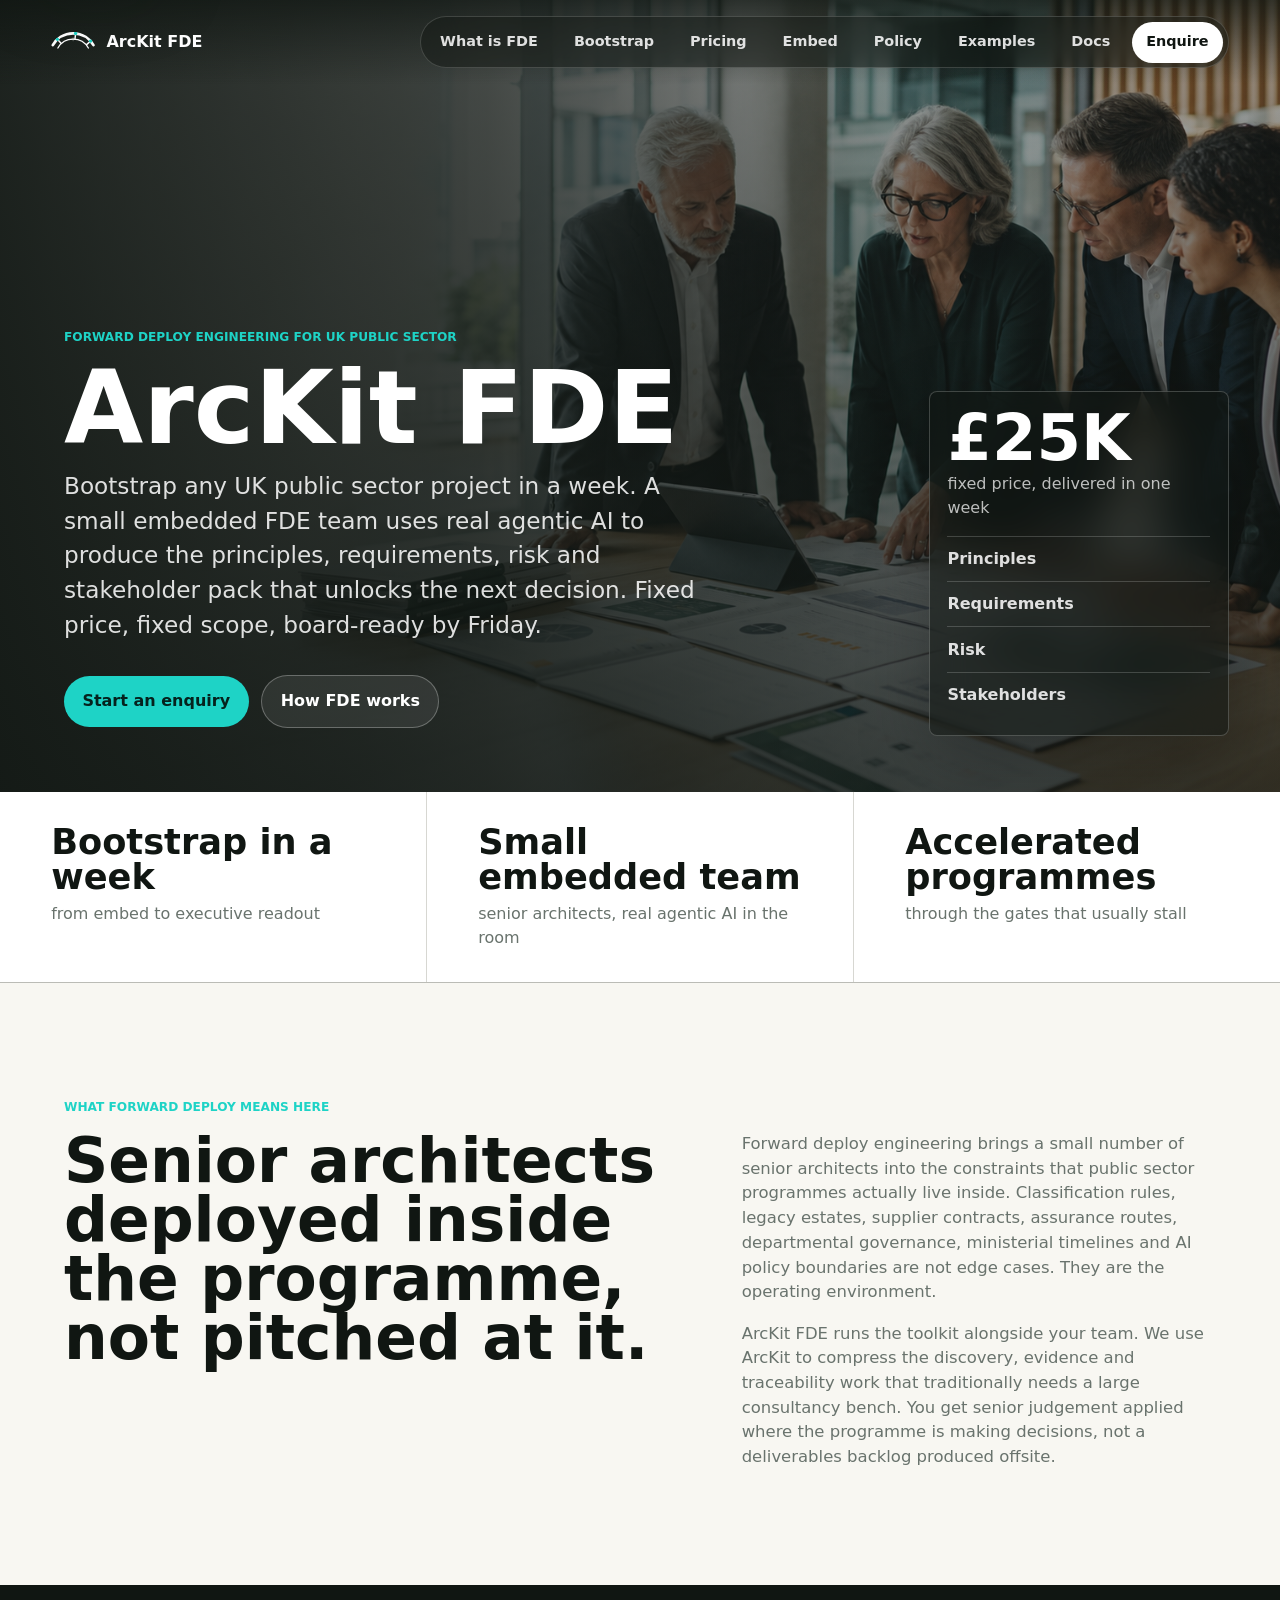
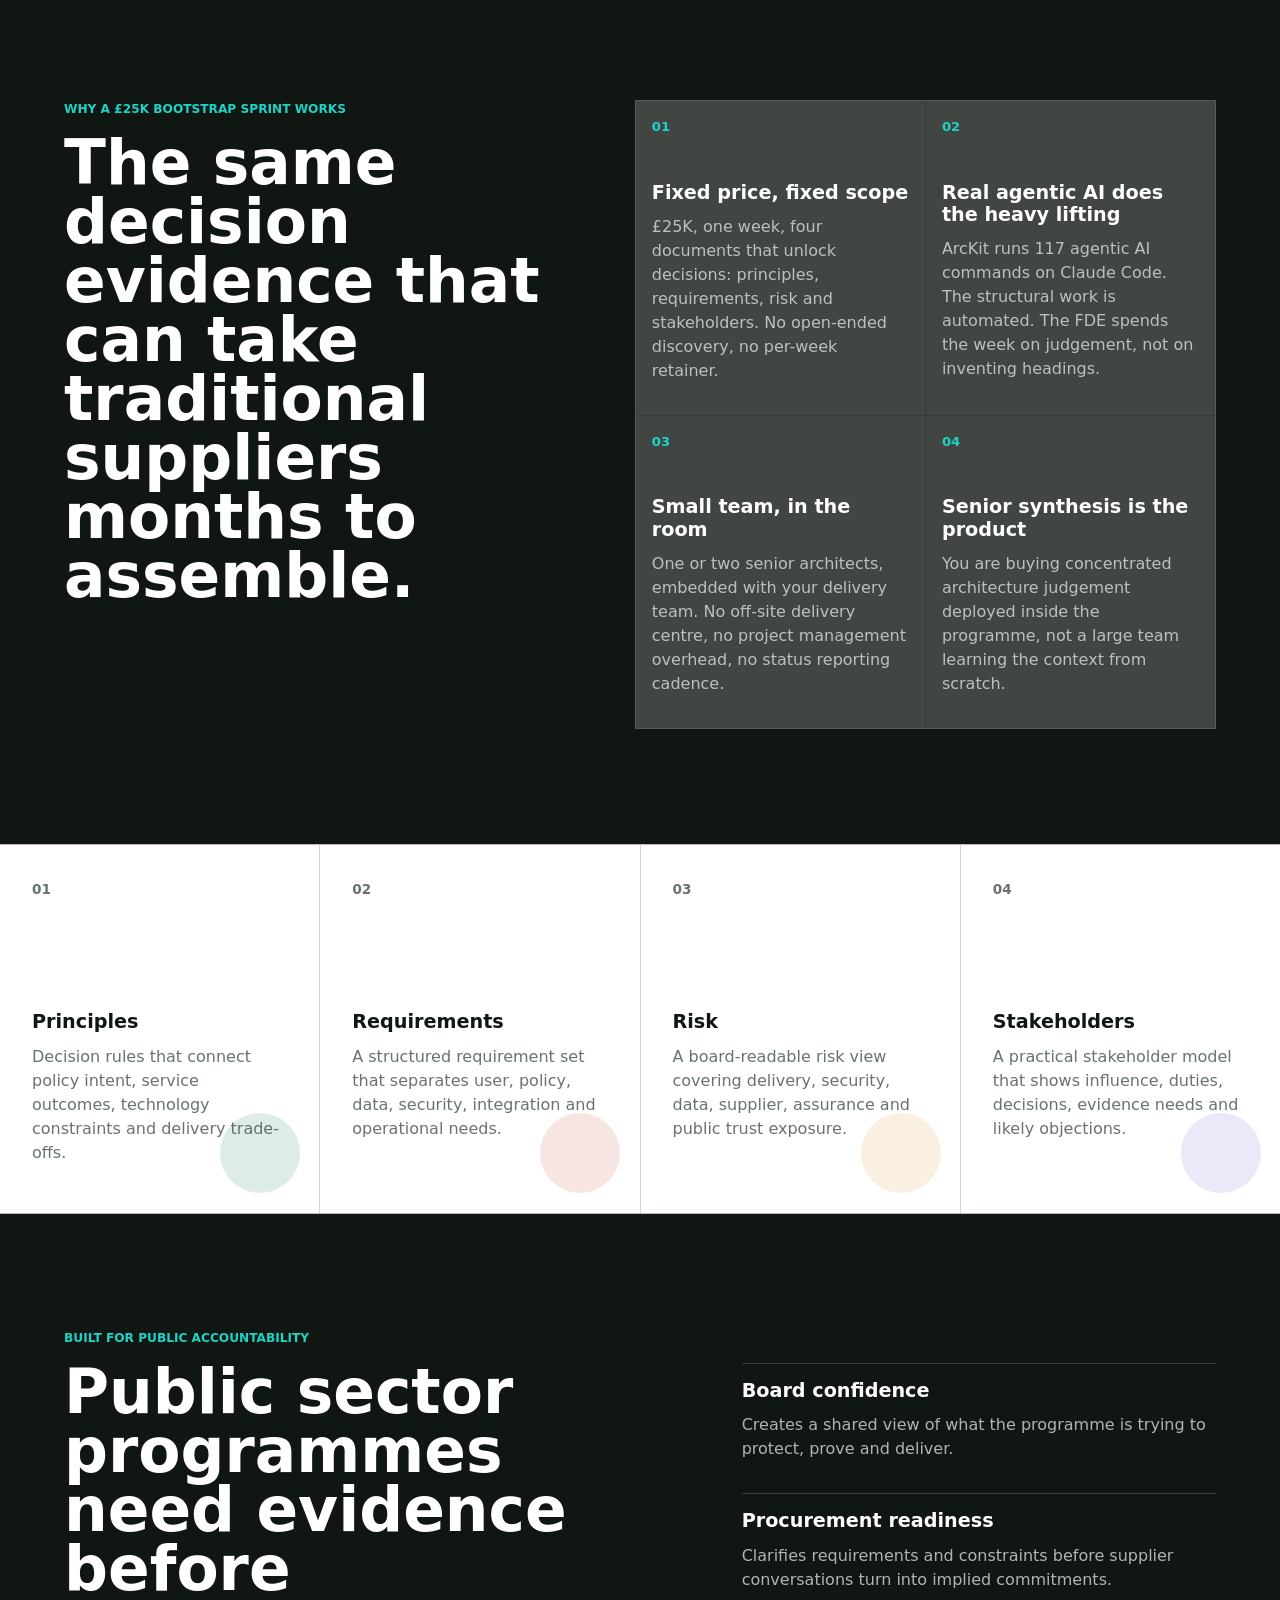
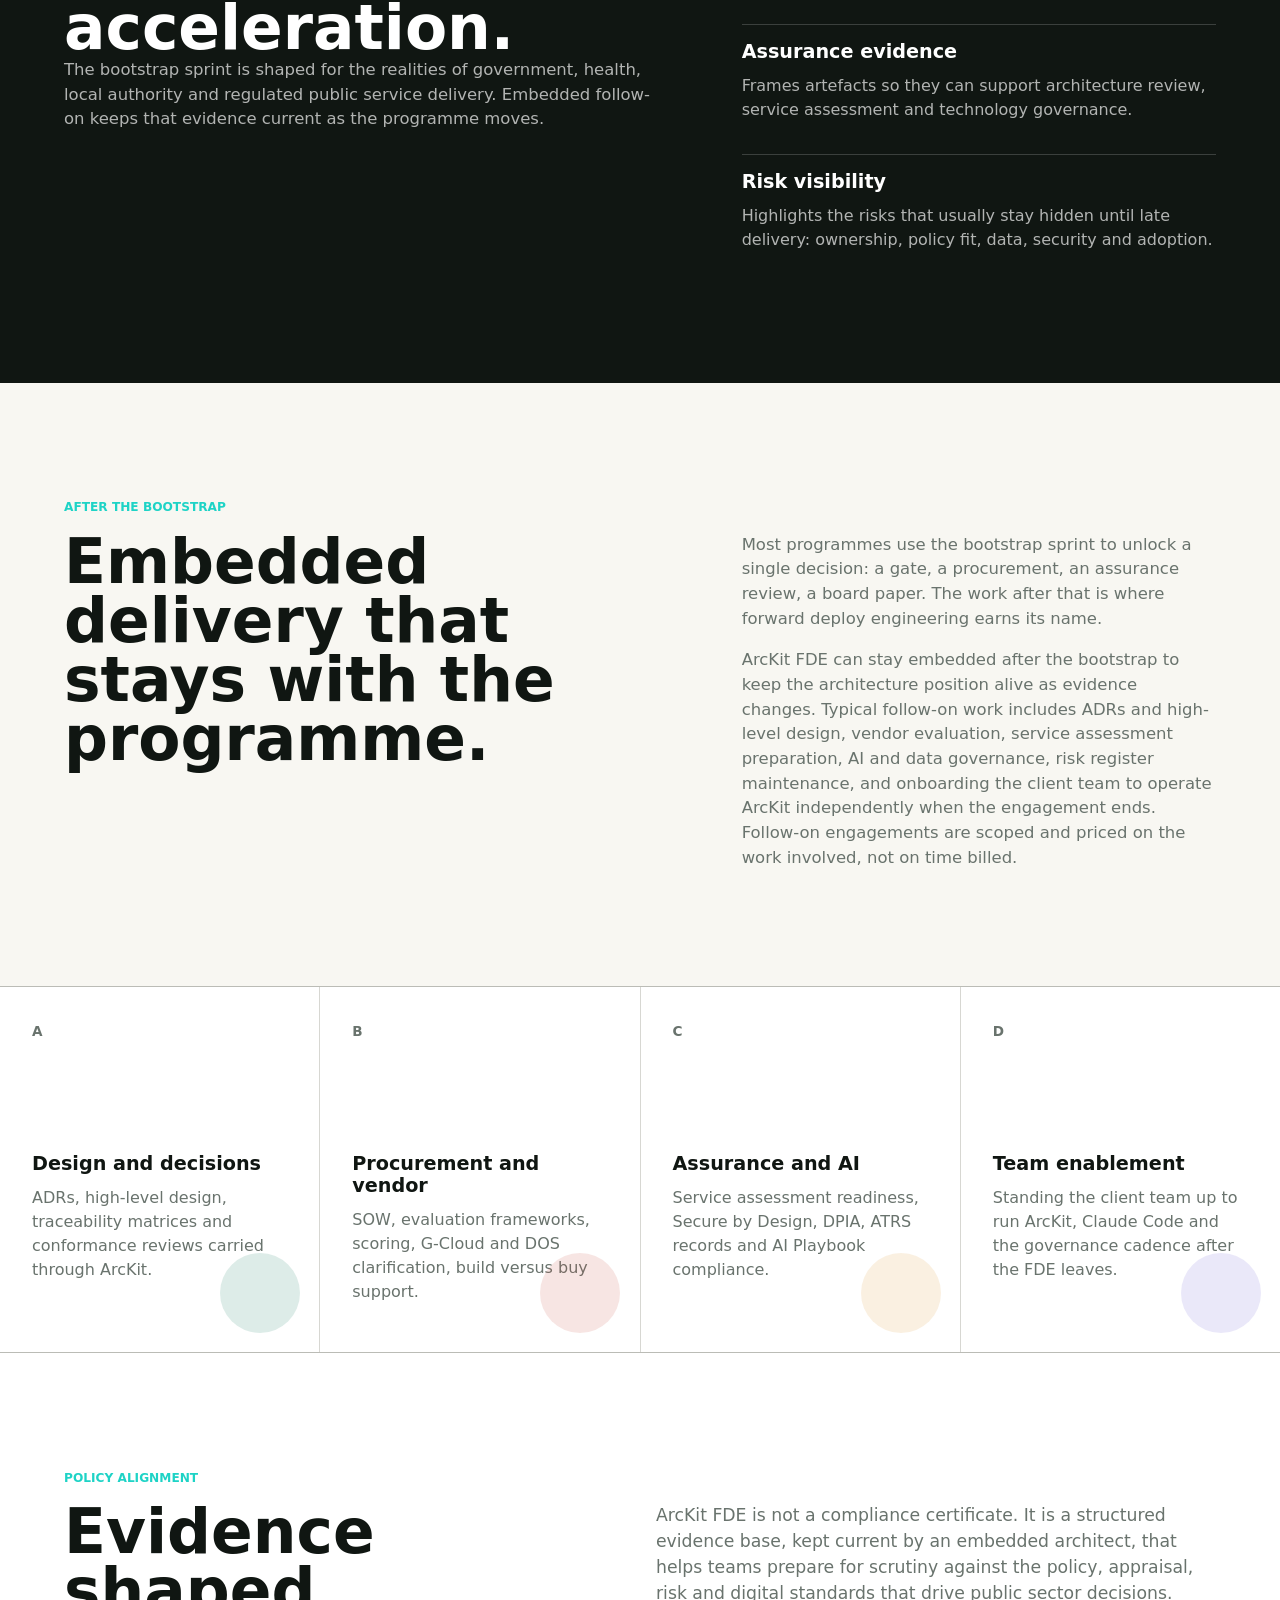
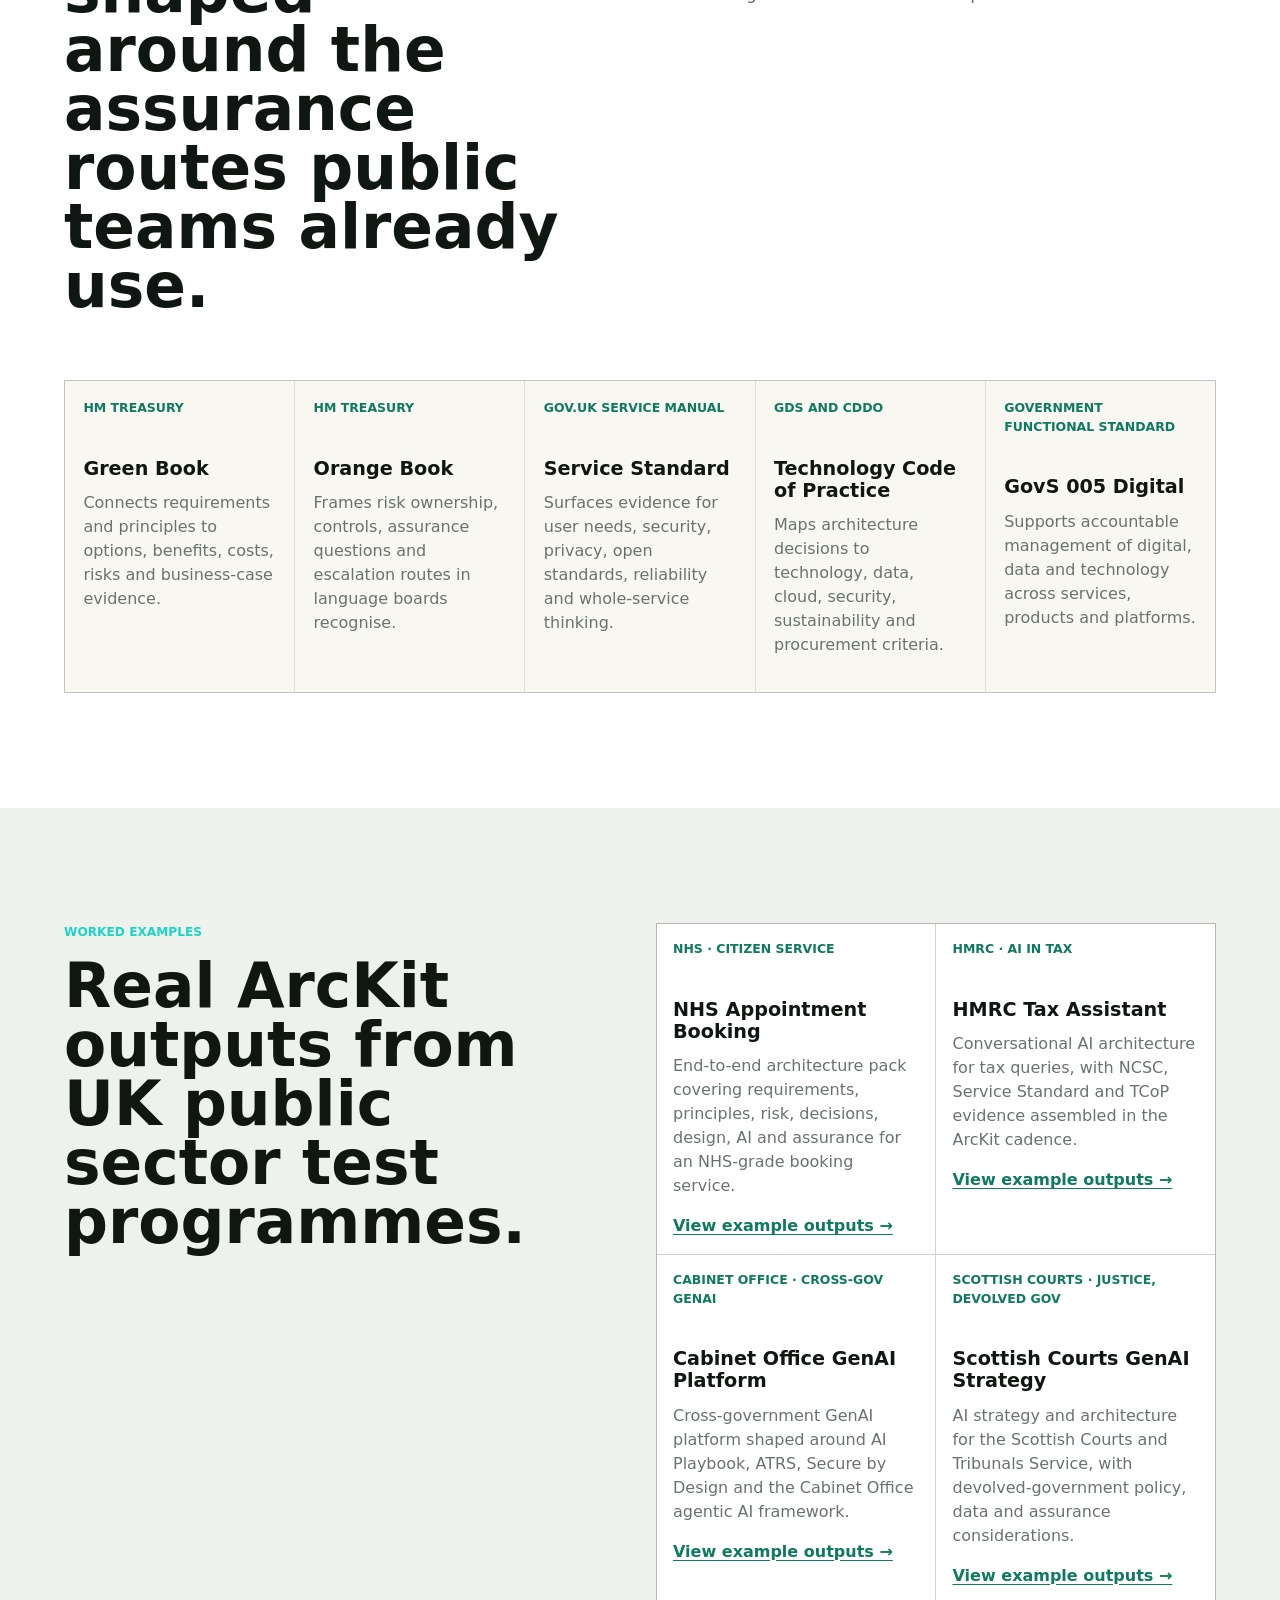
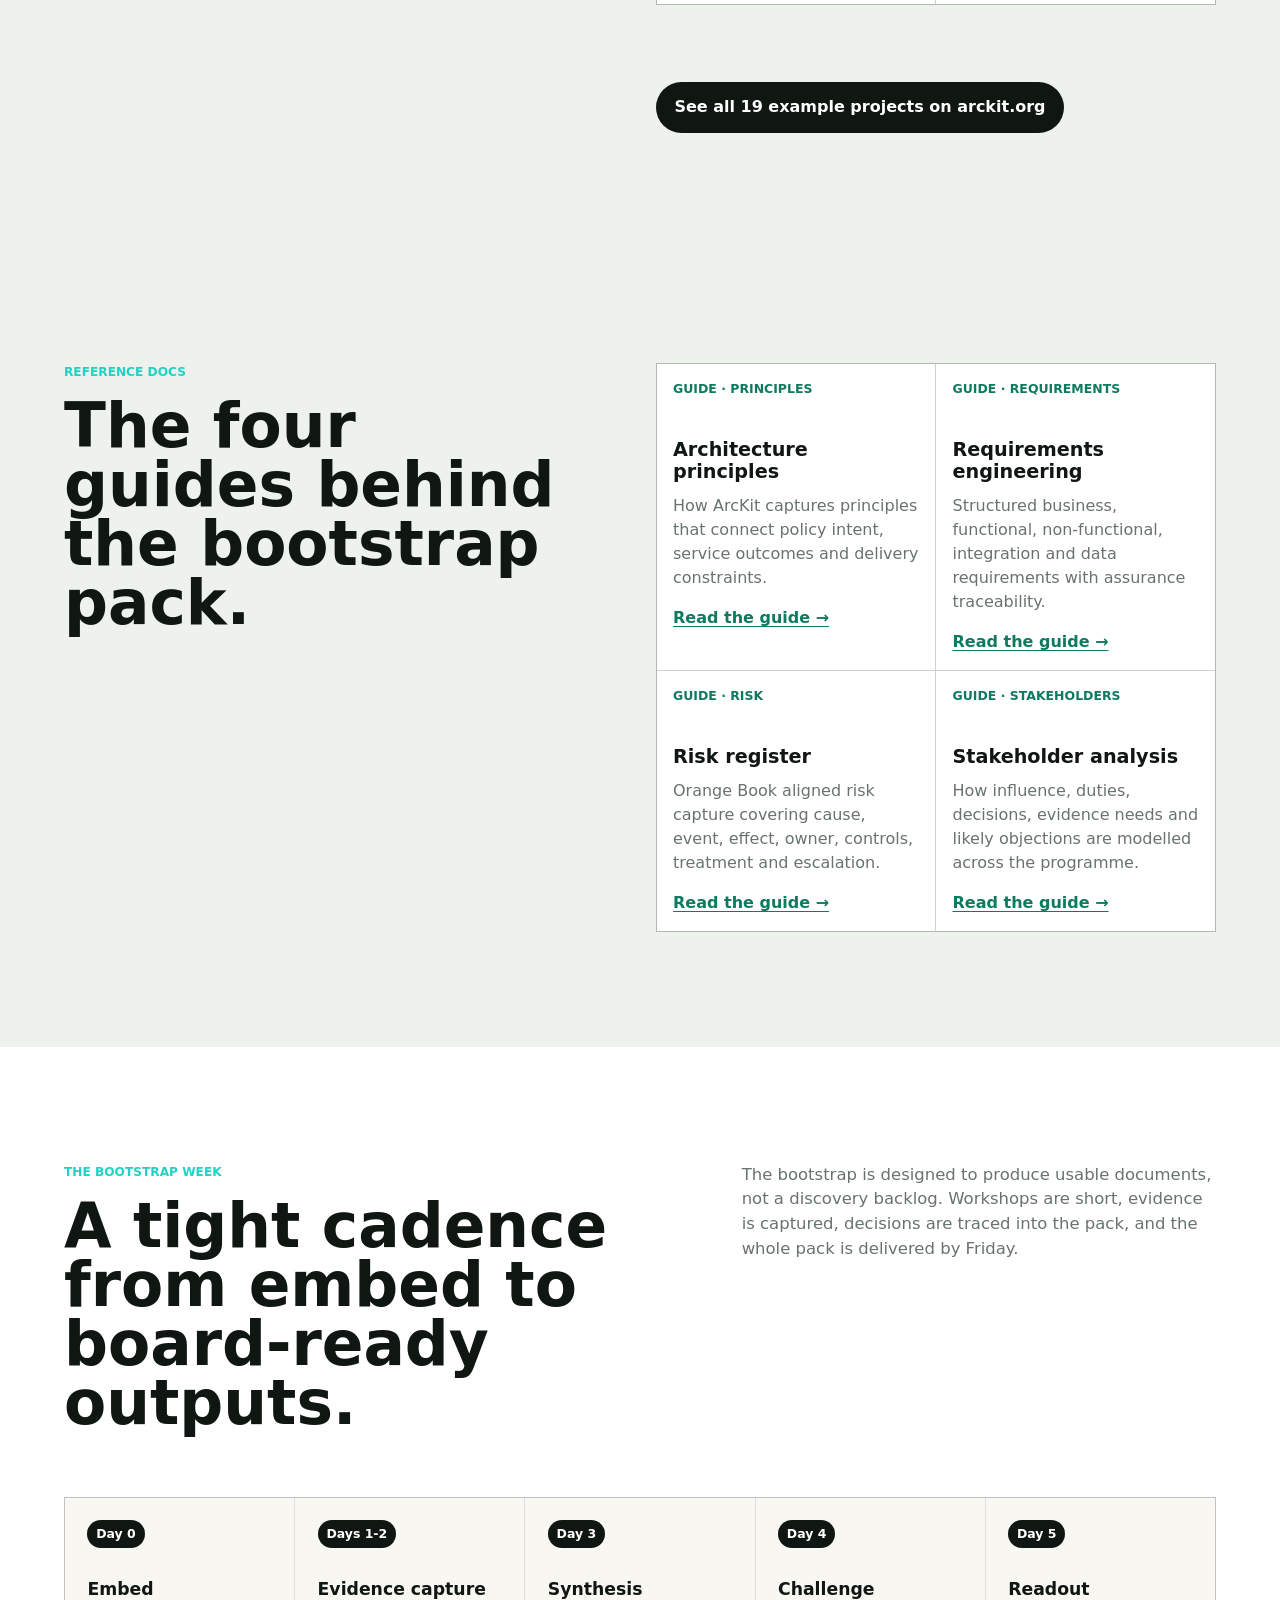
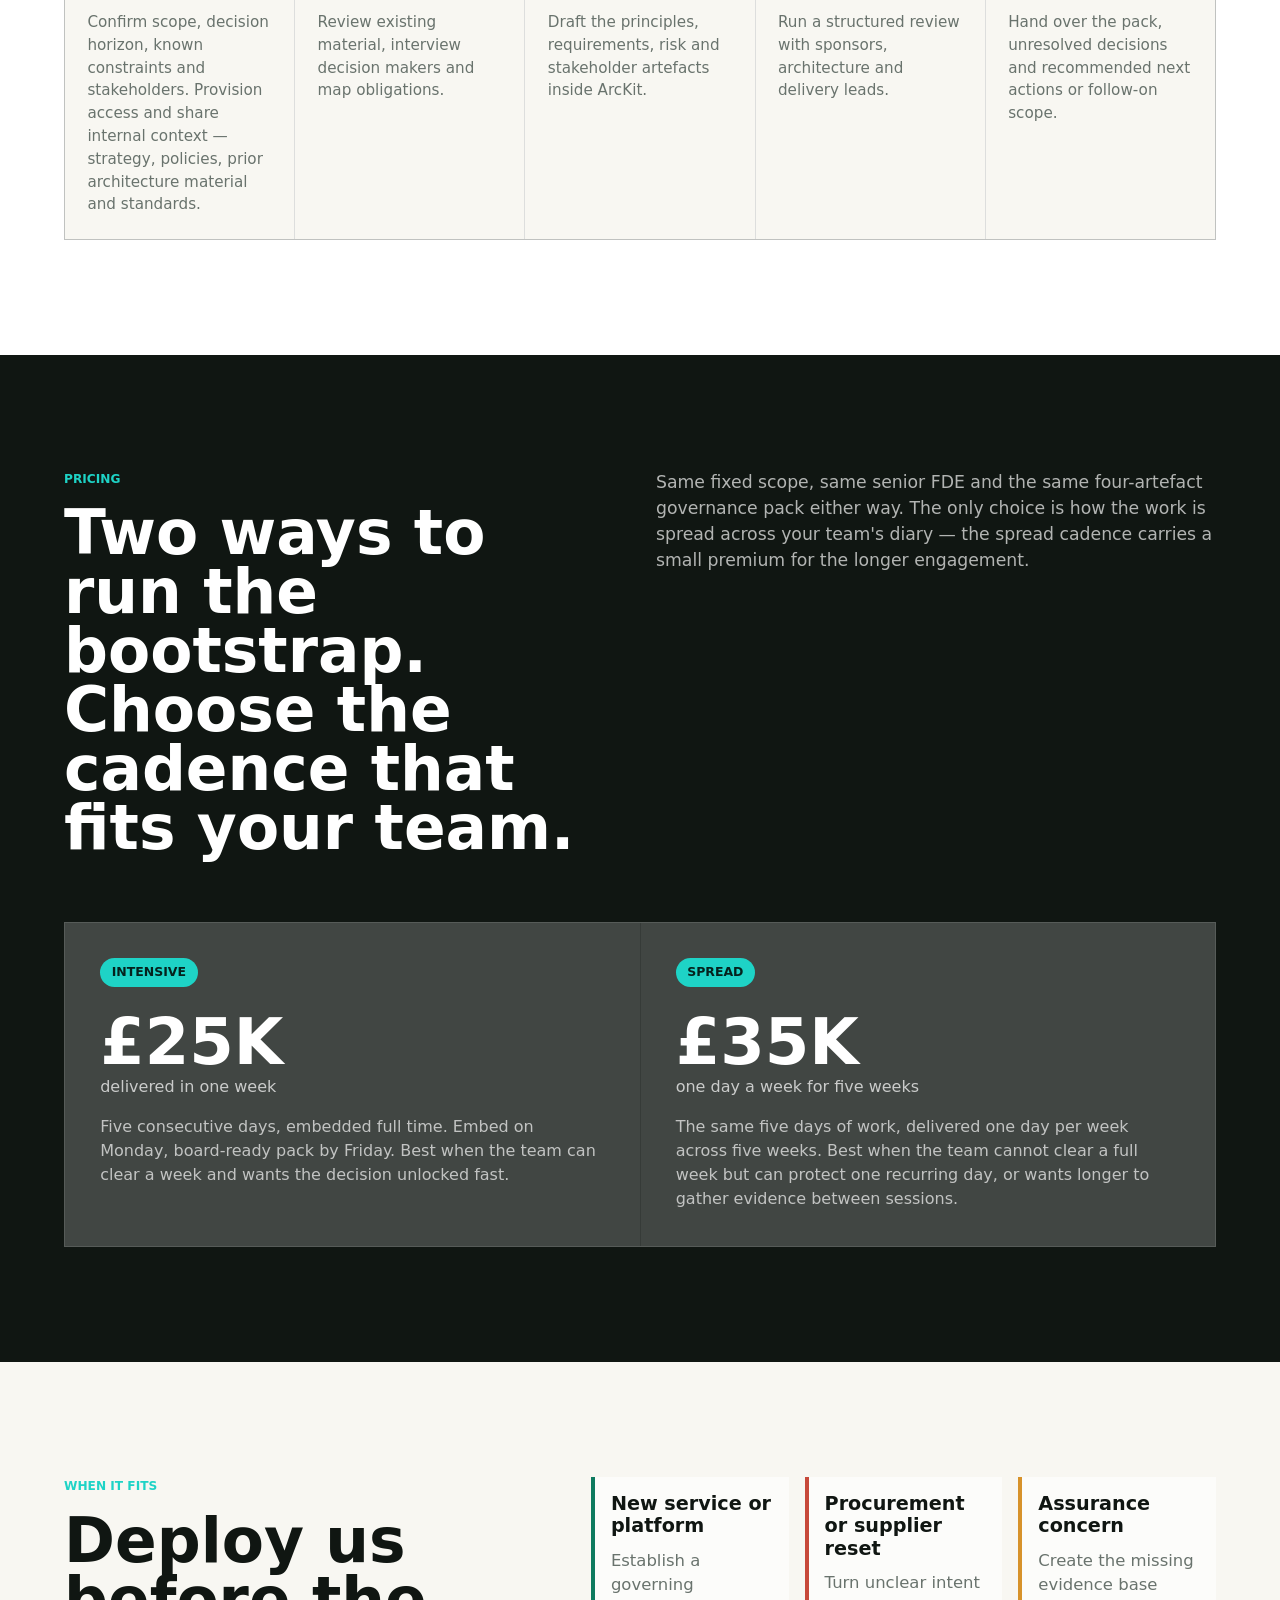
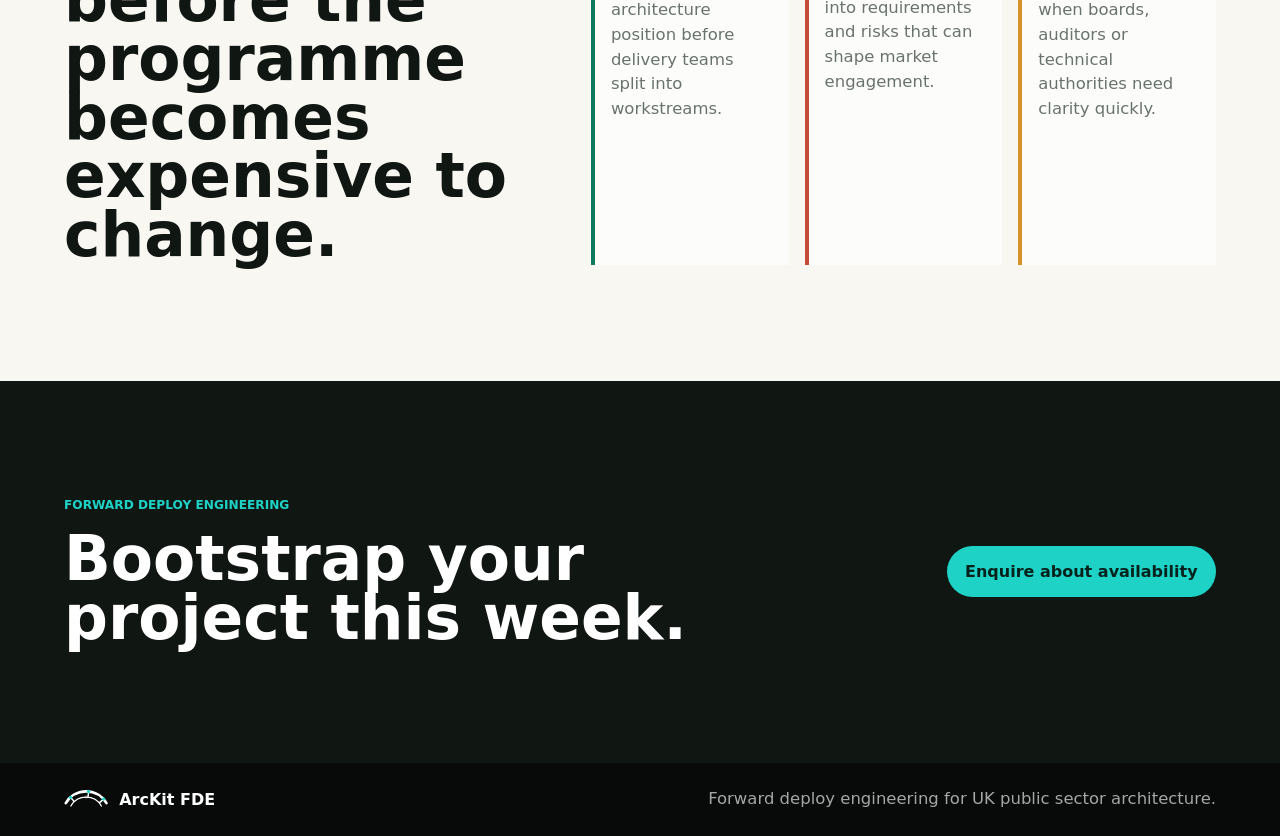
==== commit 2c1ce693: "fix: price the spread cadence at £35K The spread delivery option (one day a week for five weeks) is " ====
--- a/index.html
+++ b/index.html
@@ -393,10 +393,10 @@
         <div class="pricing-header">
           <div>
             <div class="section-kicker">Pricing</div>
-            <h2 id="pricing-title">One £25K pack. Choose the cadence that fits your team.</h2>
+            <h2 id="pricing-title">Two ways to run the bootstrap. Choose the cadence that fits your team.</h2>
           </div>
           <p>
-            Same fixed price, same fixed scope, same senior FDE and the same four-artefact governance pack. The only choice is how the week is spread across your team's diary.
+            Same fixed scope, same senior FDE and the same four-artefact governance pack either way. The only choice is how the work is spread across your team's diary — the spread cadence carries a small premium for the longer engagement.
           </p>
         </div>
         <div class="pricing-grid">
@@ -408,7 +408,7 @@
           </article>
           <article class="pricing-card">
             <span class="pricing-tag">Spread</span>
-            <span class="price">£25K</span>
+            <span class="price">£35K</span>
             <span class="price-note">one day a week for five weeks</span>
             <p>The same five days of work, delivered one day per week across five weeks. Best when the team cannot clear a full week but can protect one recurring day, or wants longer to gather evidence between sessions.</p>
           </article>
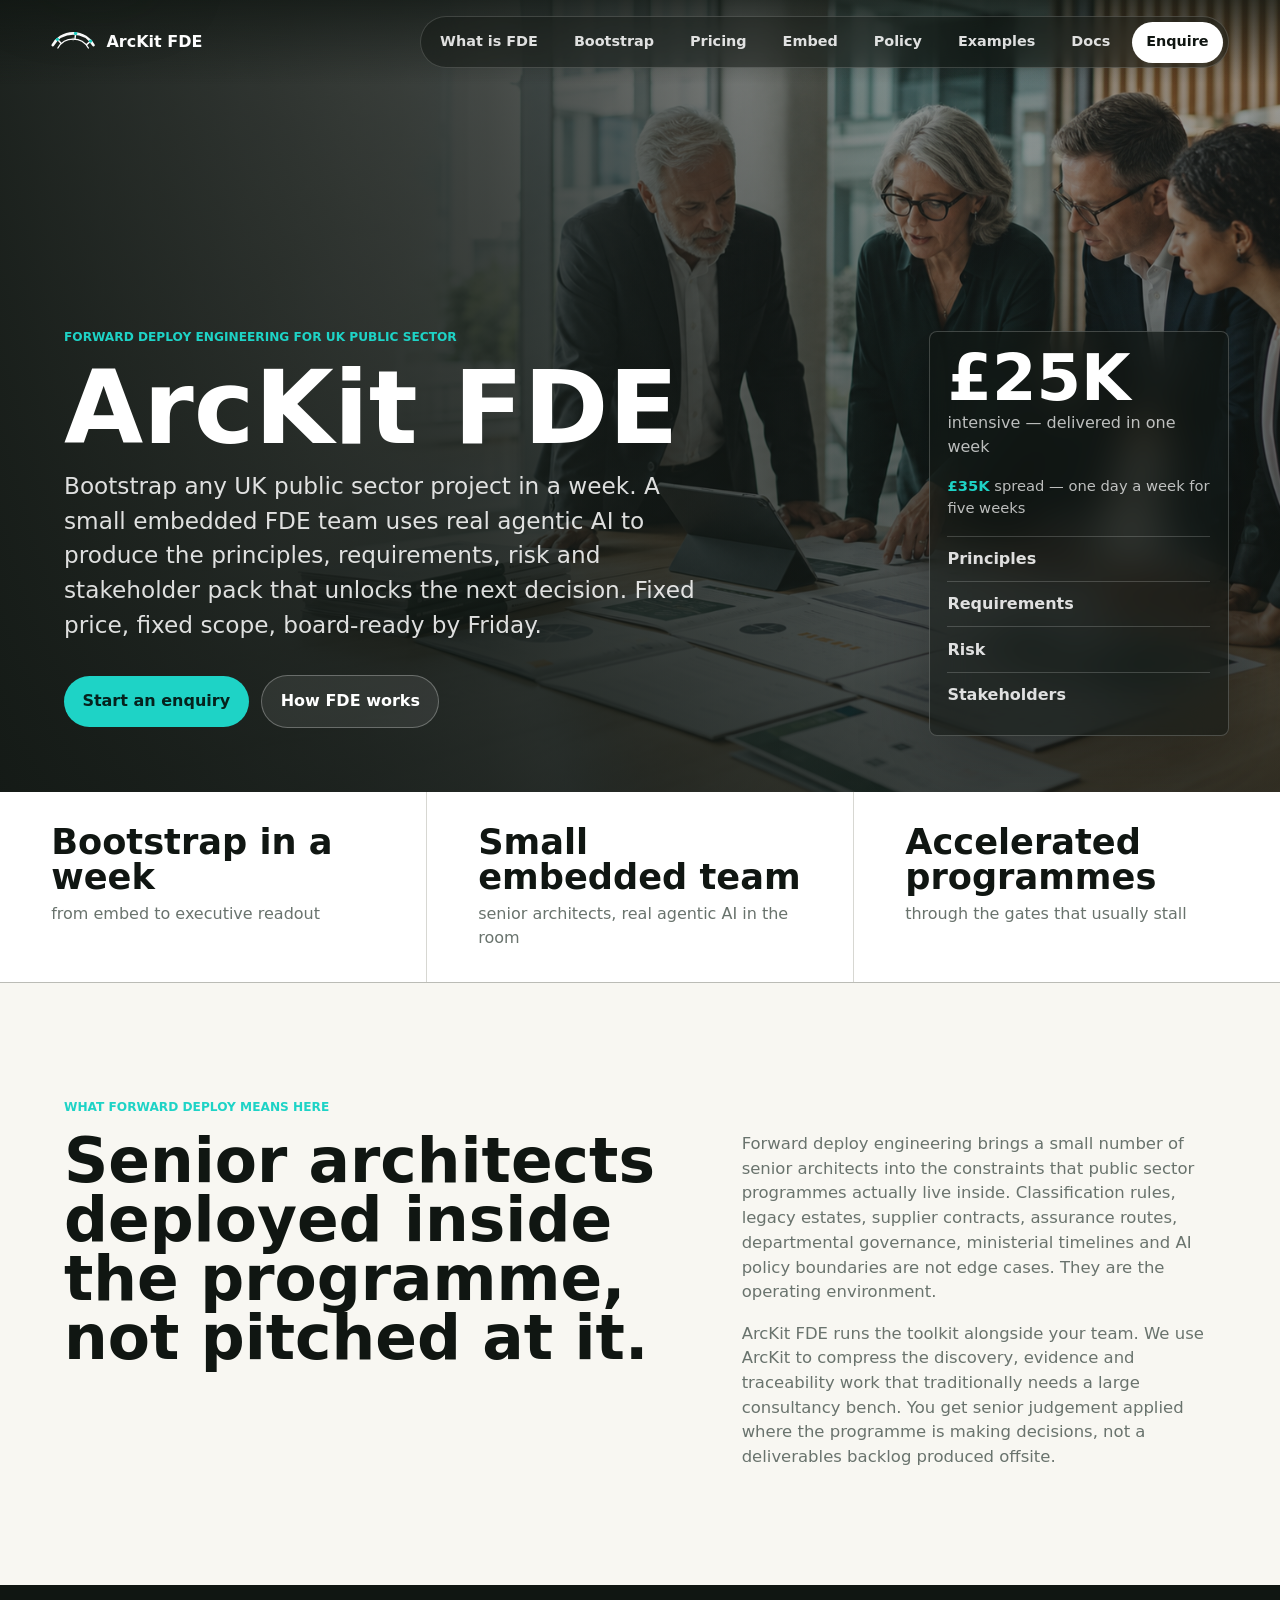
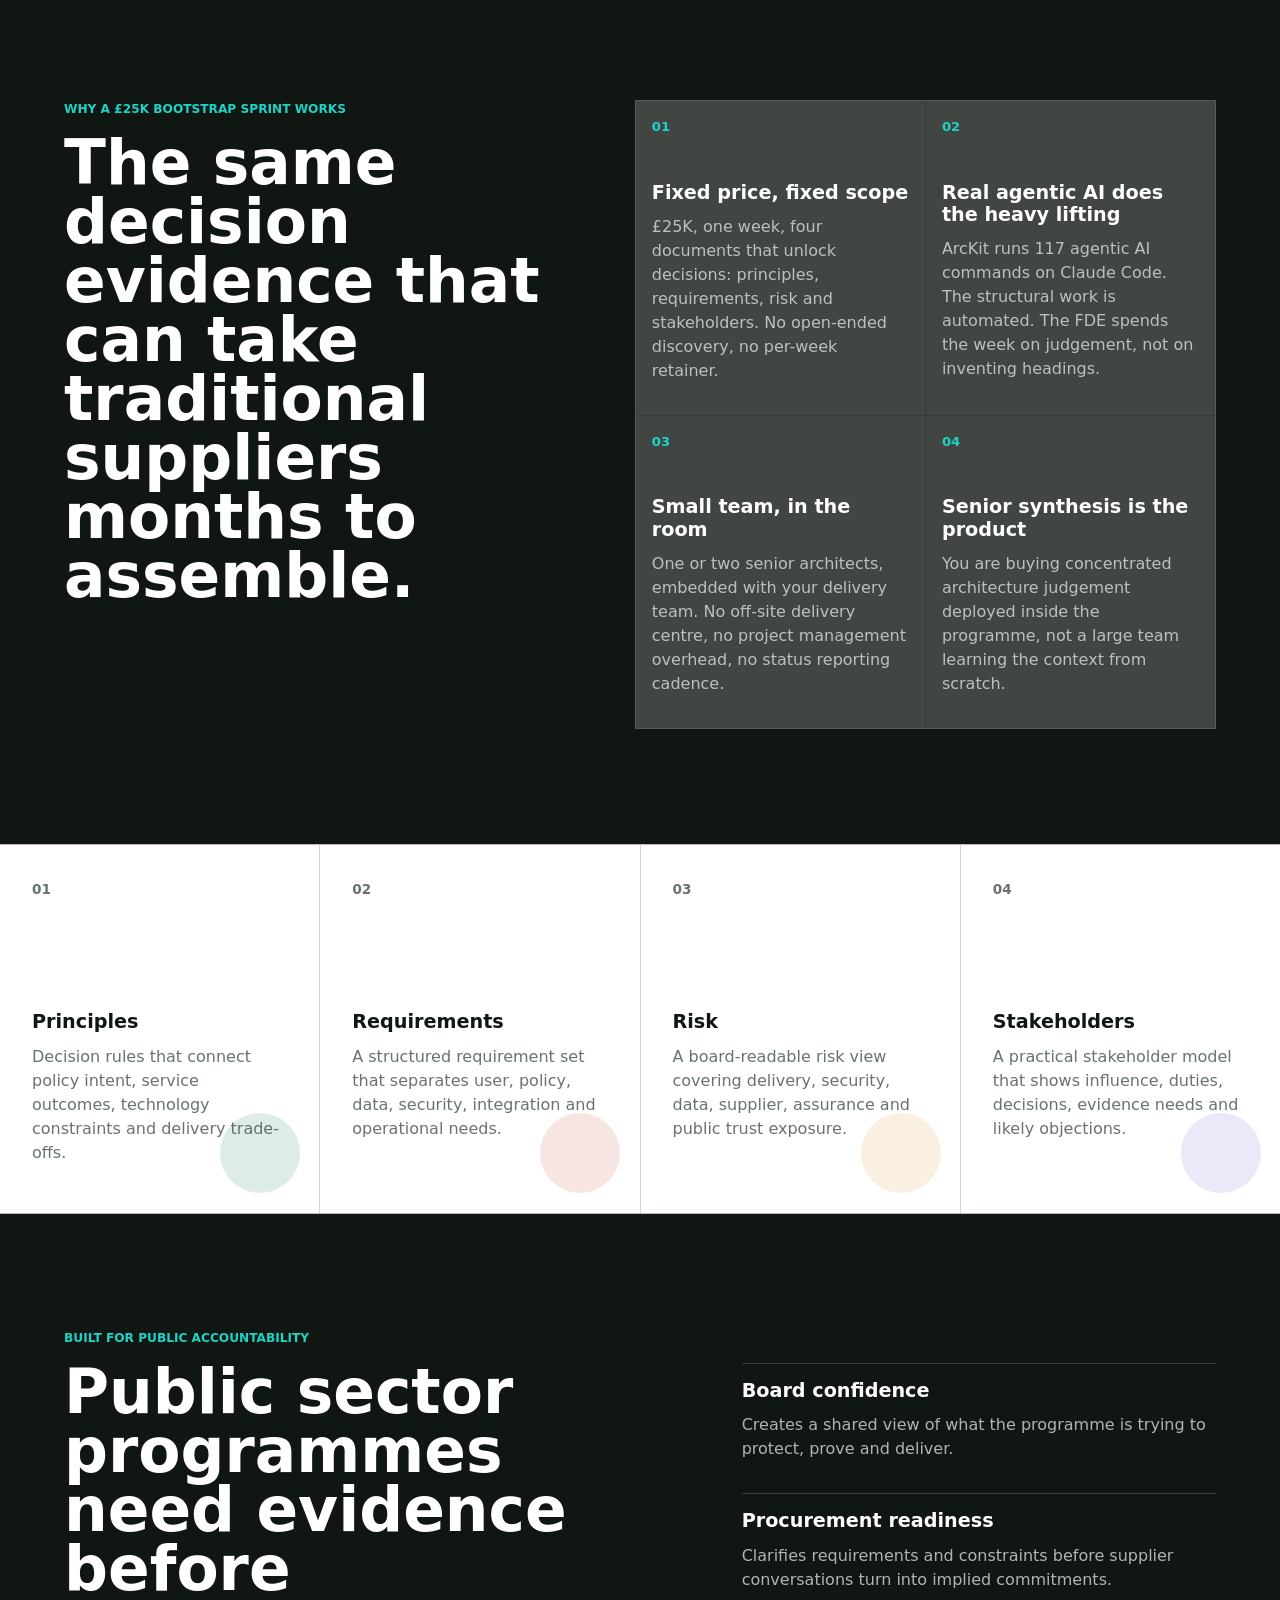
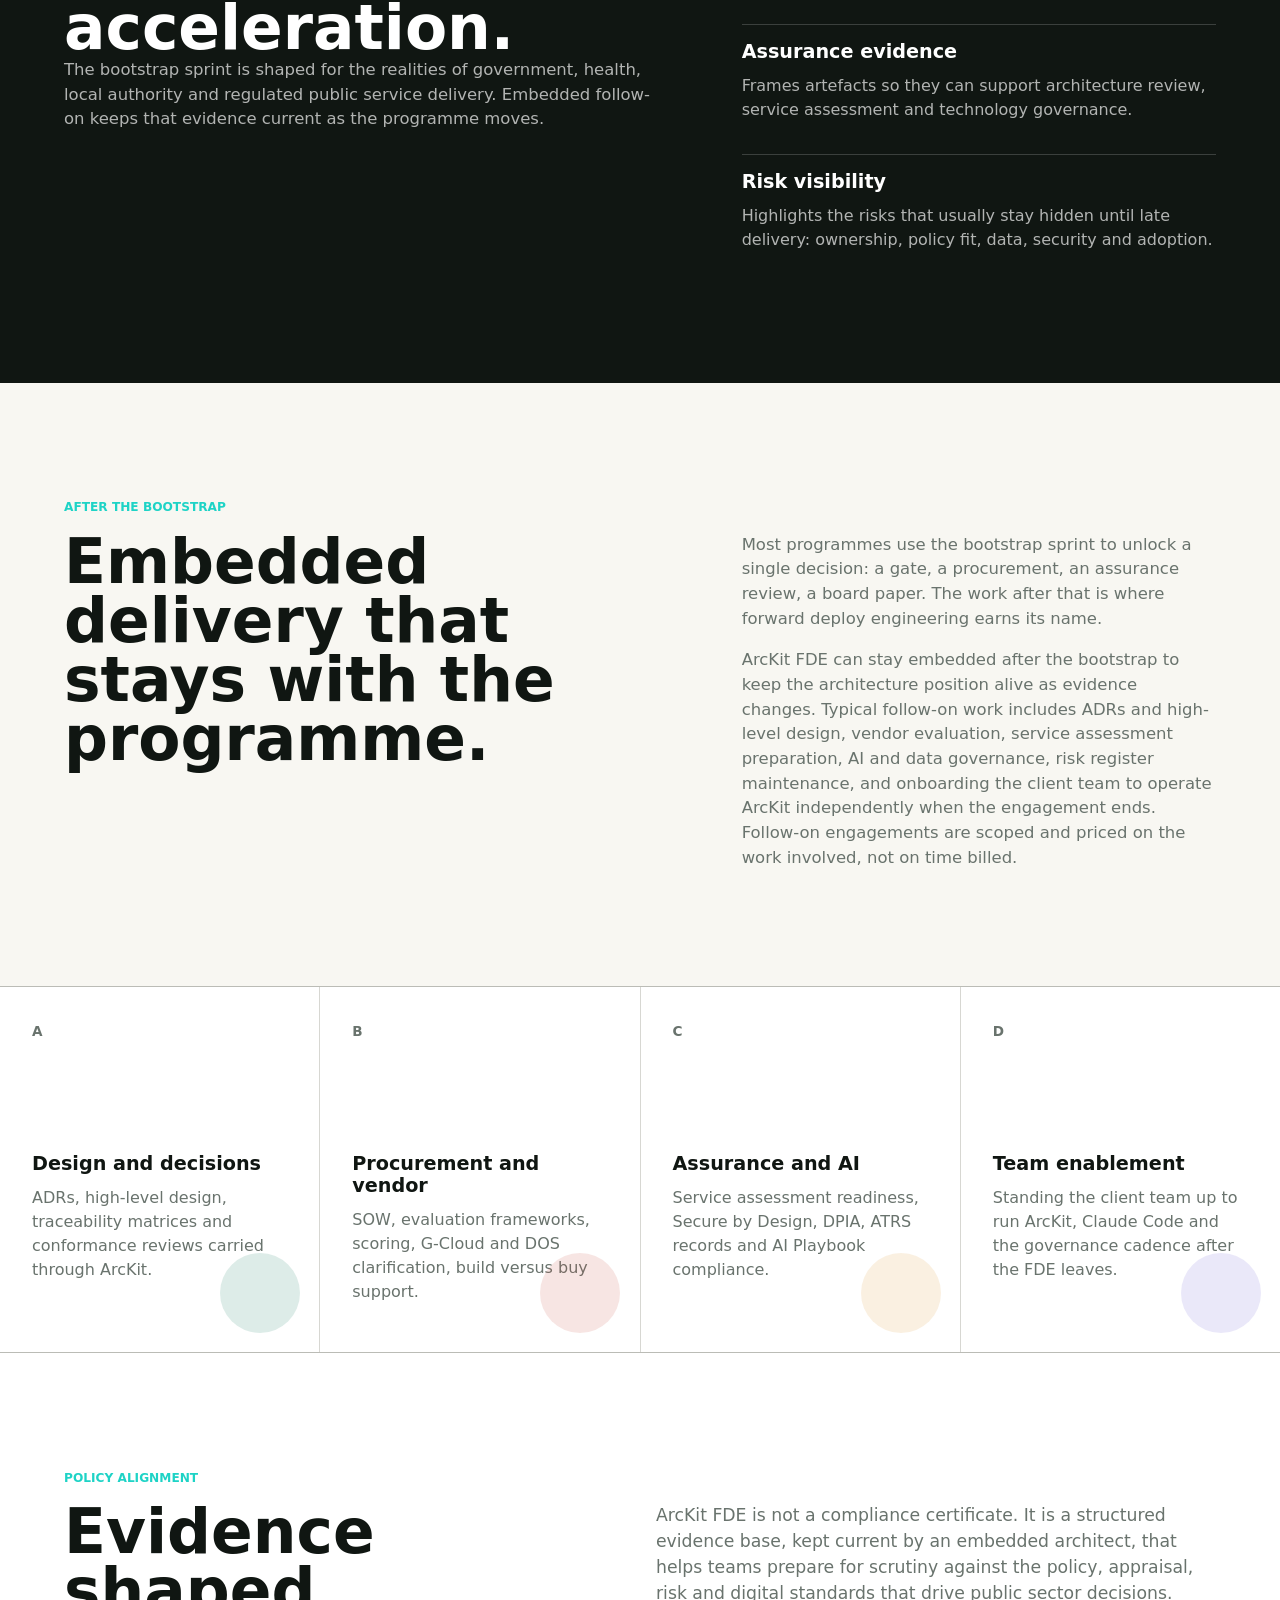
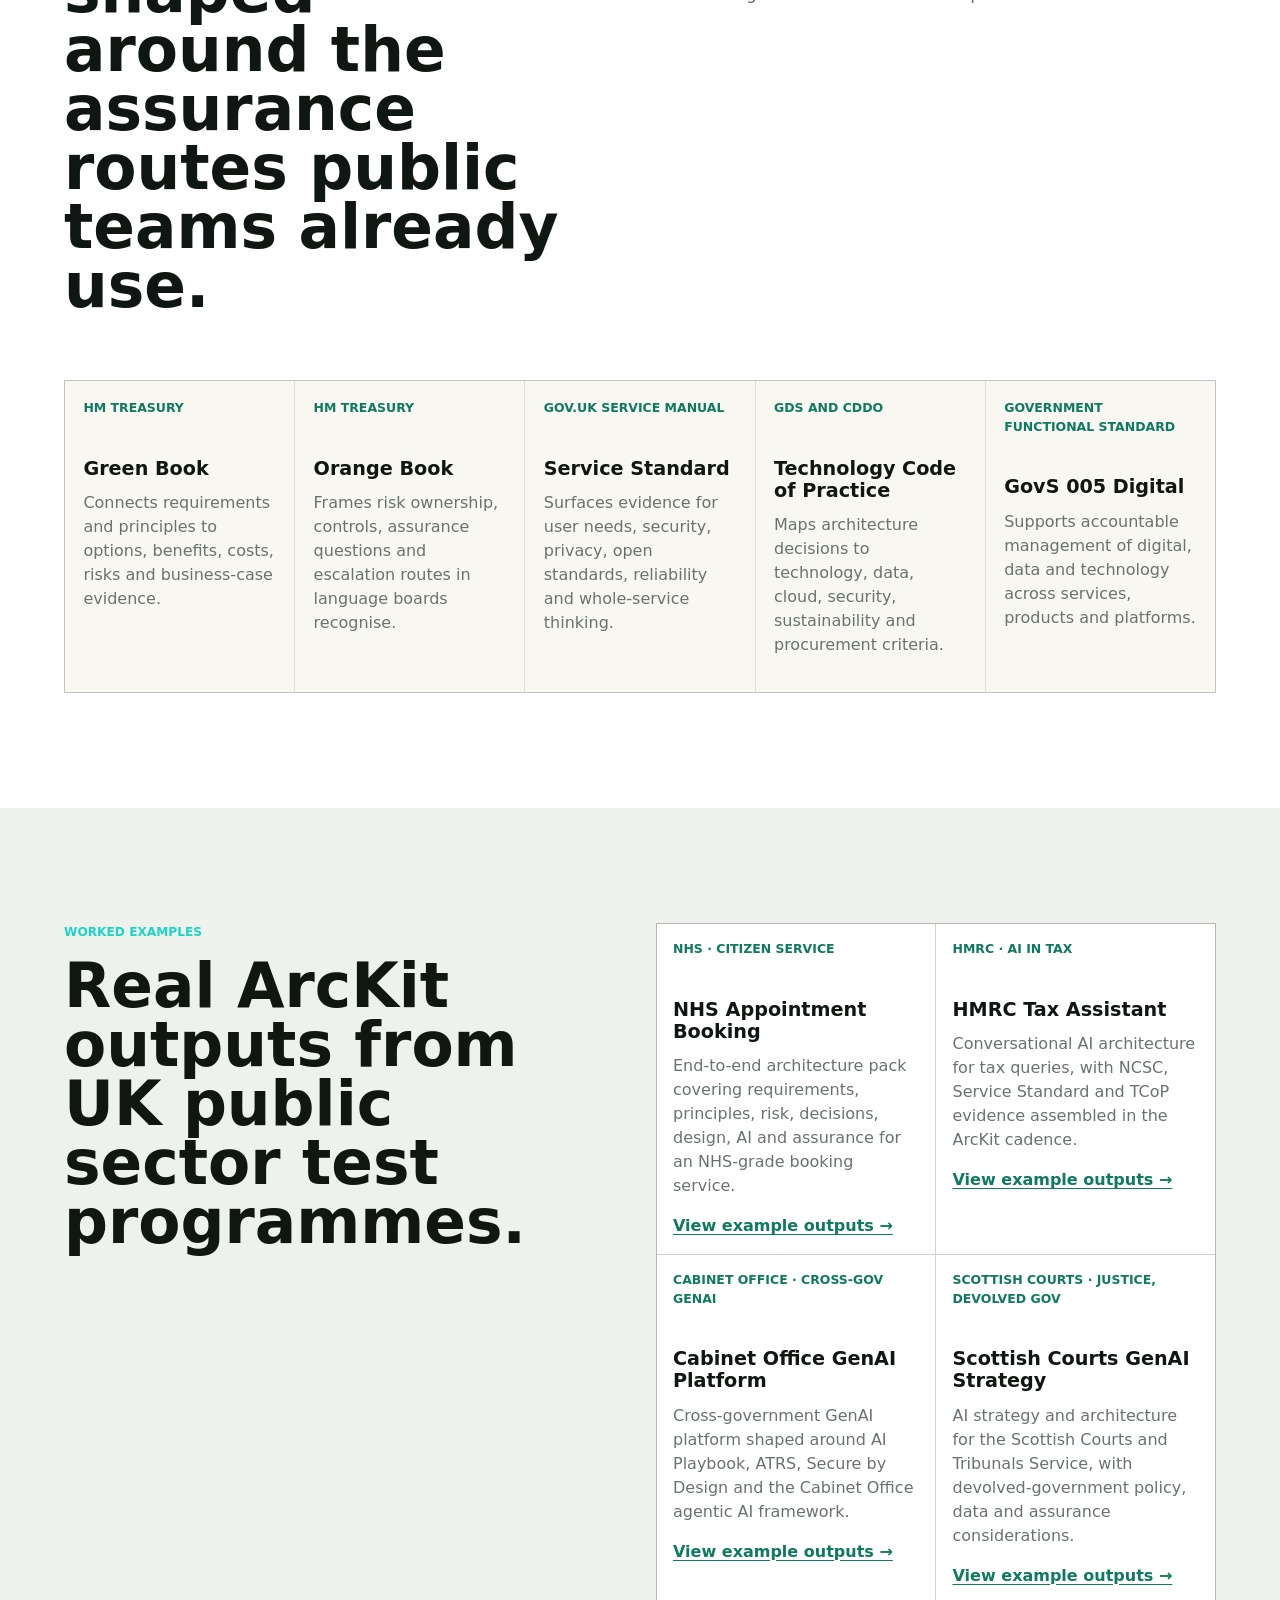
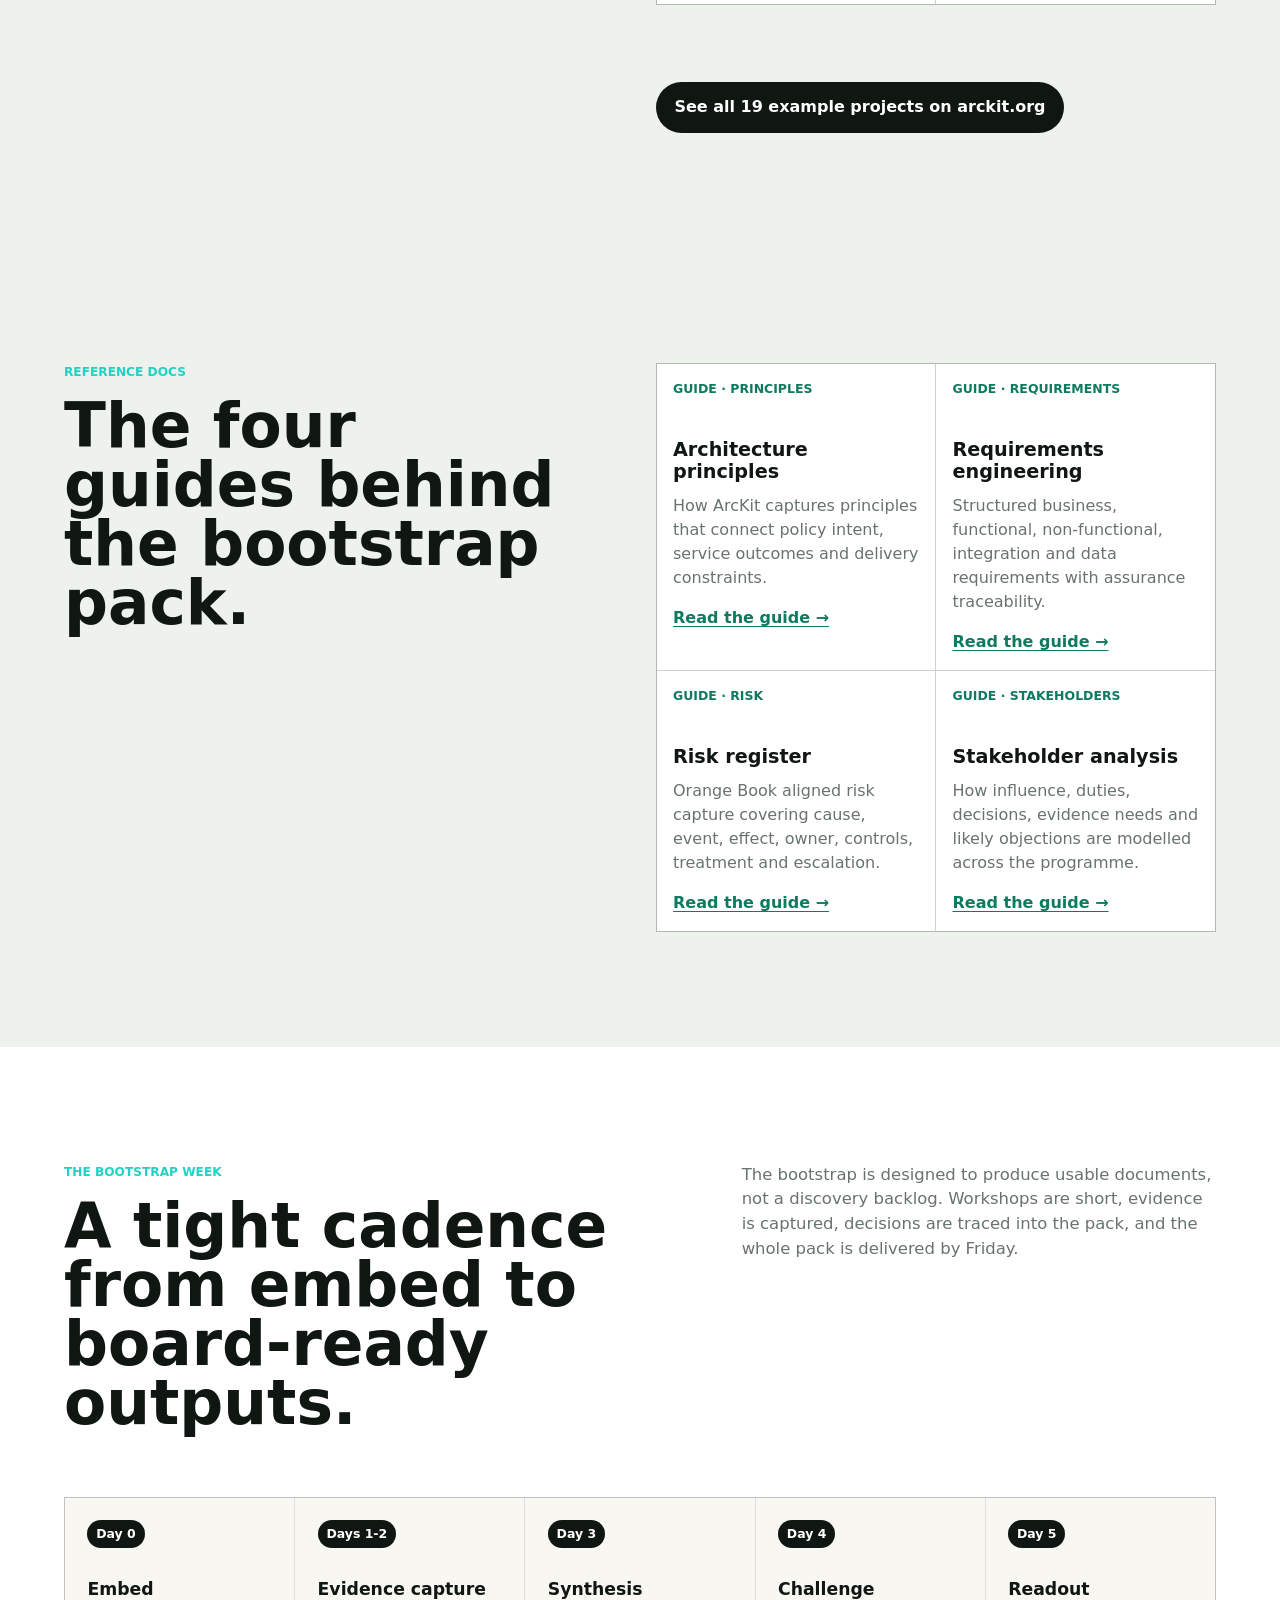
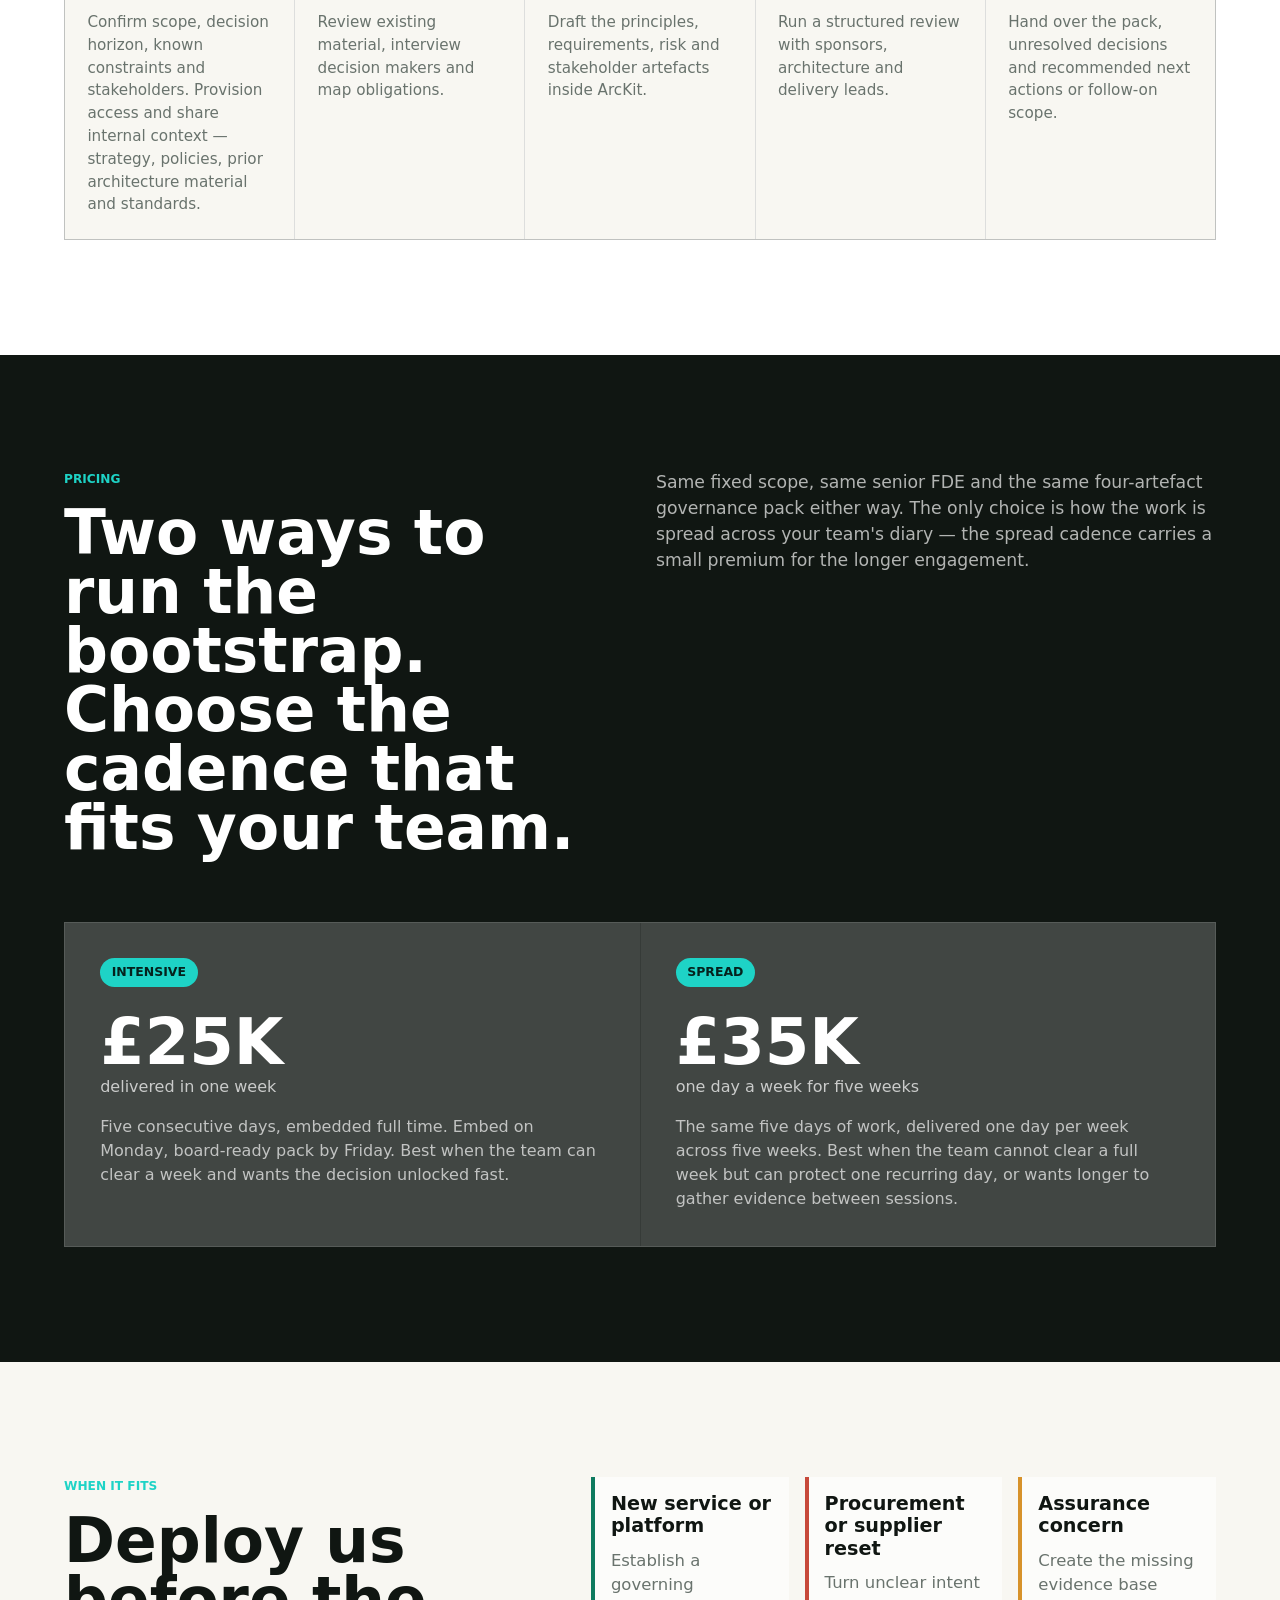
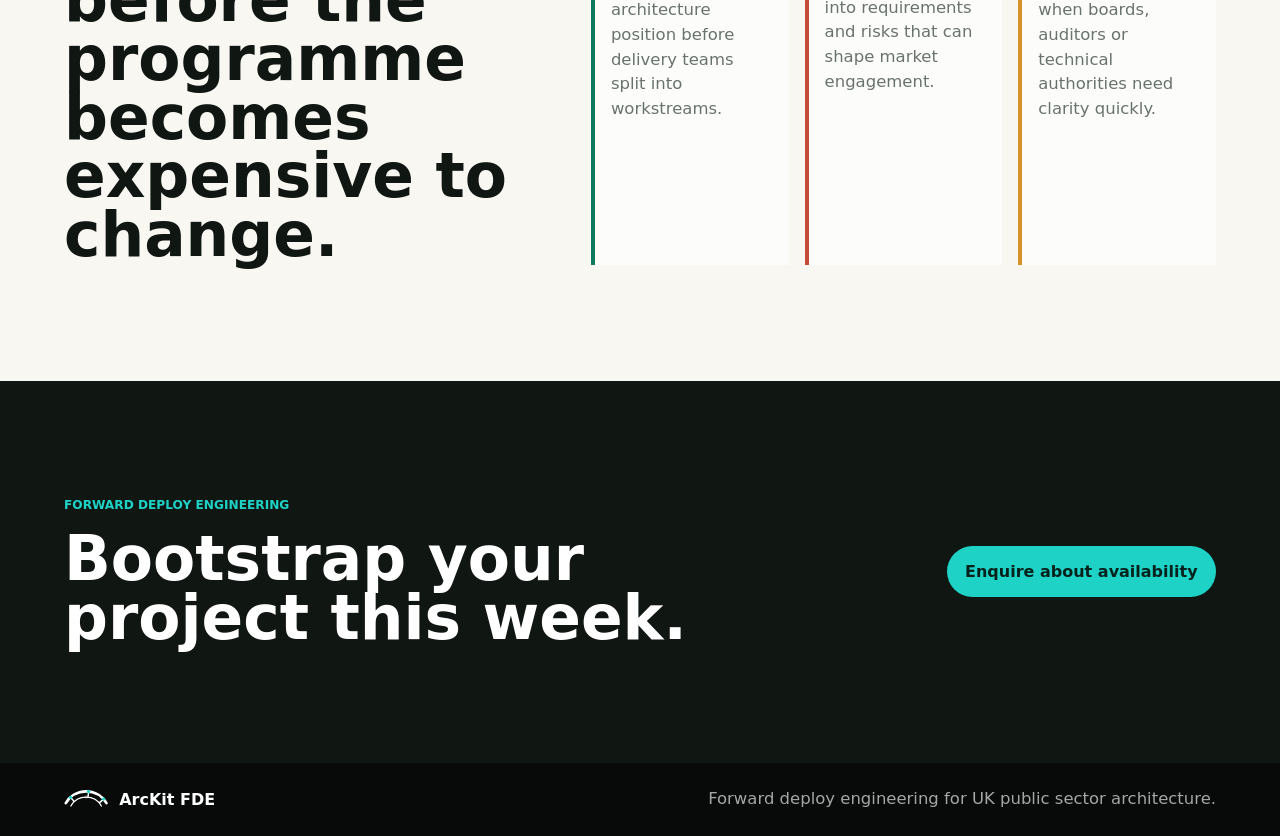
==== commit e5883e8b: "feat: show spread pricing option in the hero panel Surface the £35K spread cadence alongside the £25" ====
--- a/index.html
+++ b/index.html
@@ -84,7 +84,8 @@
         </div>
         <aside class="hero-panel" aria-label="Engagement summary">
           <span class="price">£25K</span>
-          <span class="price-note">fixed price, delivered in one week</span>
+          <span class="price-note">intensive &mdash; delivered in one week</span>
+          <span class="hero-panel-alt"><strong>£35K</strong> spread &mdash; one day a week for five weeks</span>
           <span class="panel-line">Principles</span>
           <span class="panel-line">Requirements</span>
           <span class="panel-line">Risk</span>
--- a/styles.css
+++ b/styles.css
@@ -331,6 +331,18 @@
   color: rgba(255, 255, 255, 0.72);
 }
 
+.hero-panel-alt {
+  display: block;
+  margin-bottom: 1rem;
+  color: rgba(255, 255, 255, 0.72);
+  font-size: 0.92rem;
+}
+
+.hero-panel-alt strong {
+  color: var(--green-bright);
+  font-weight: 840;
+}
+
 .panel-line {
   display: block;
   border-top: 1px solid rgba(255, 255, 255, 0.18);
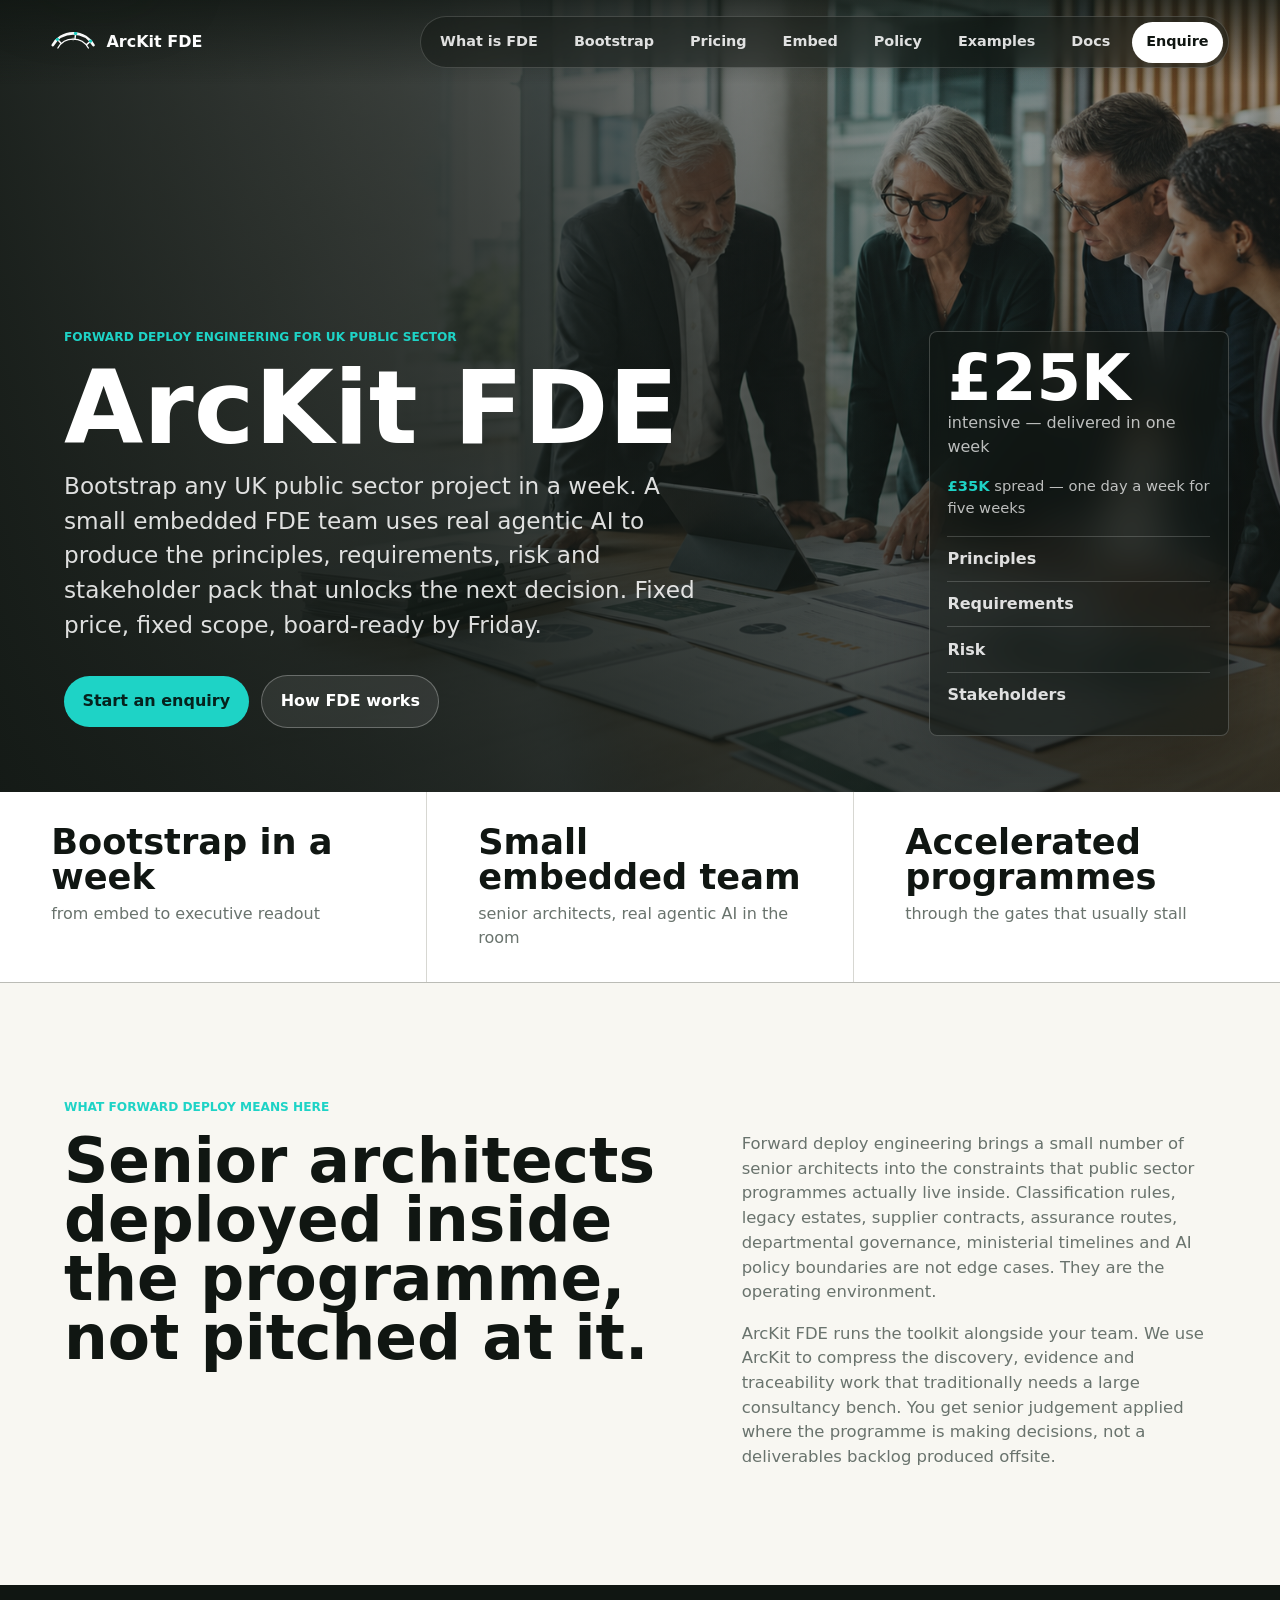
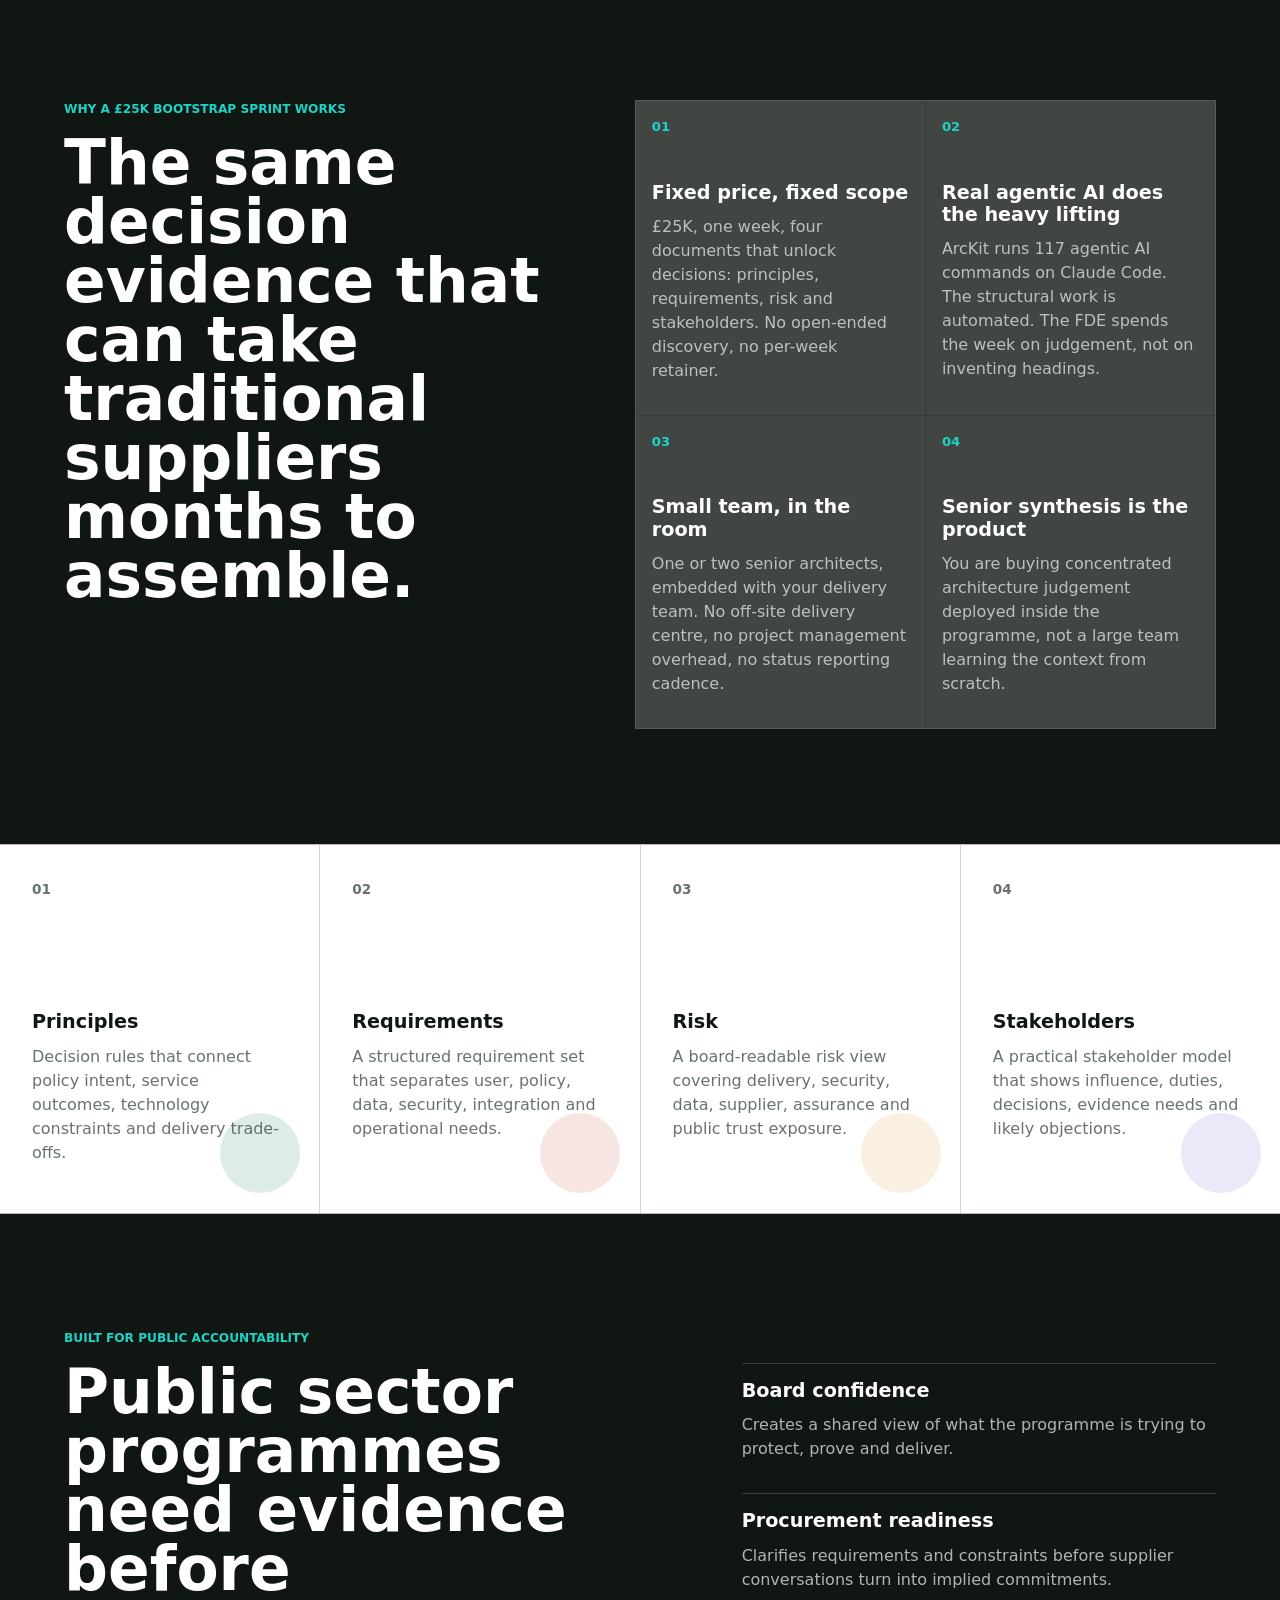
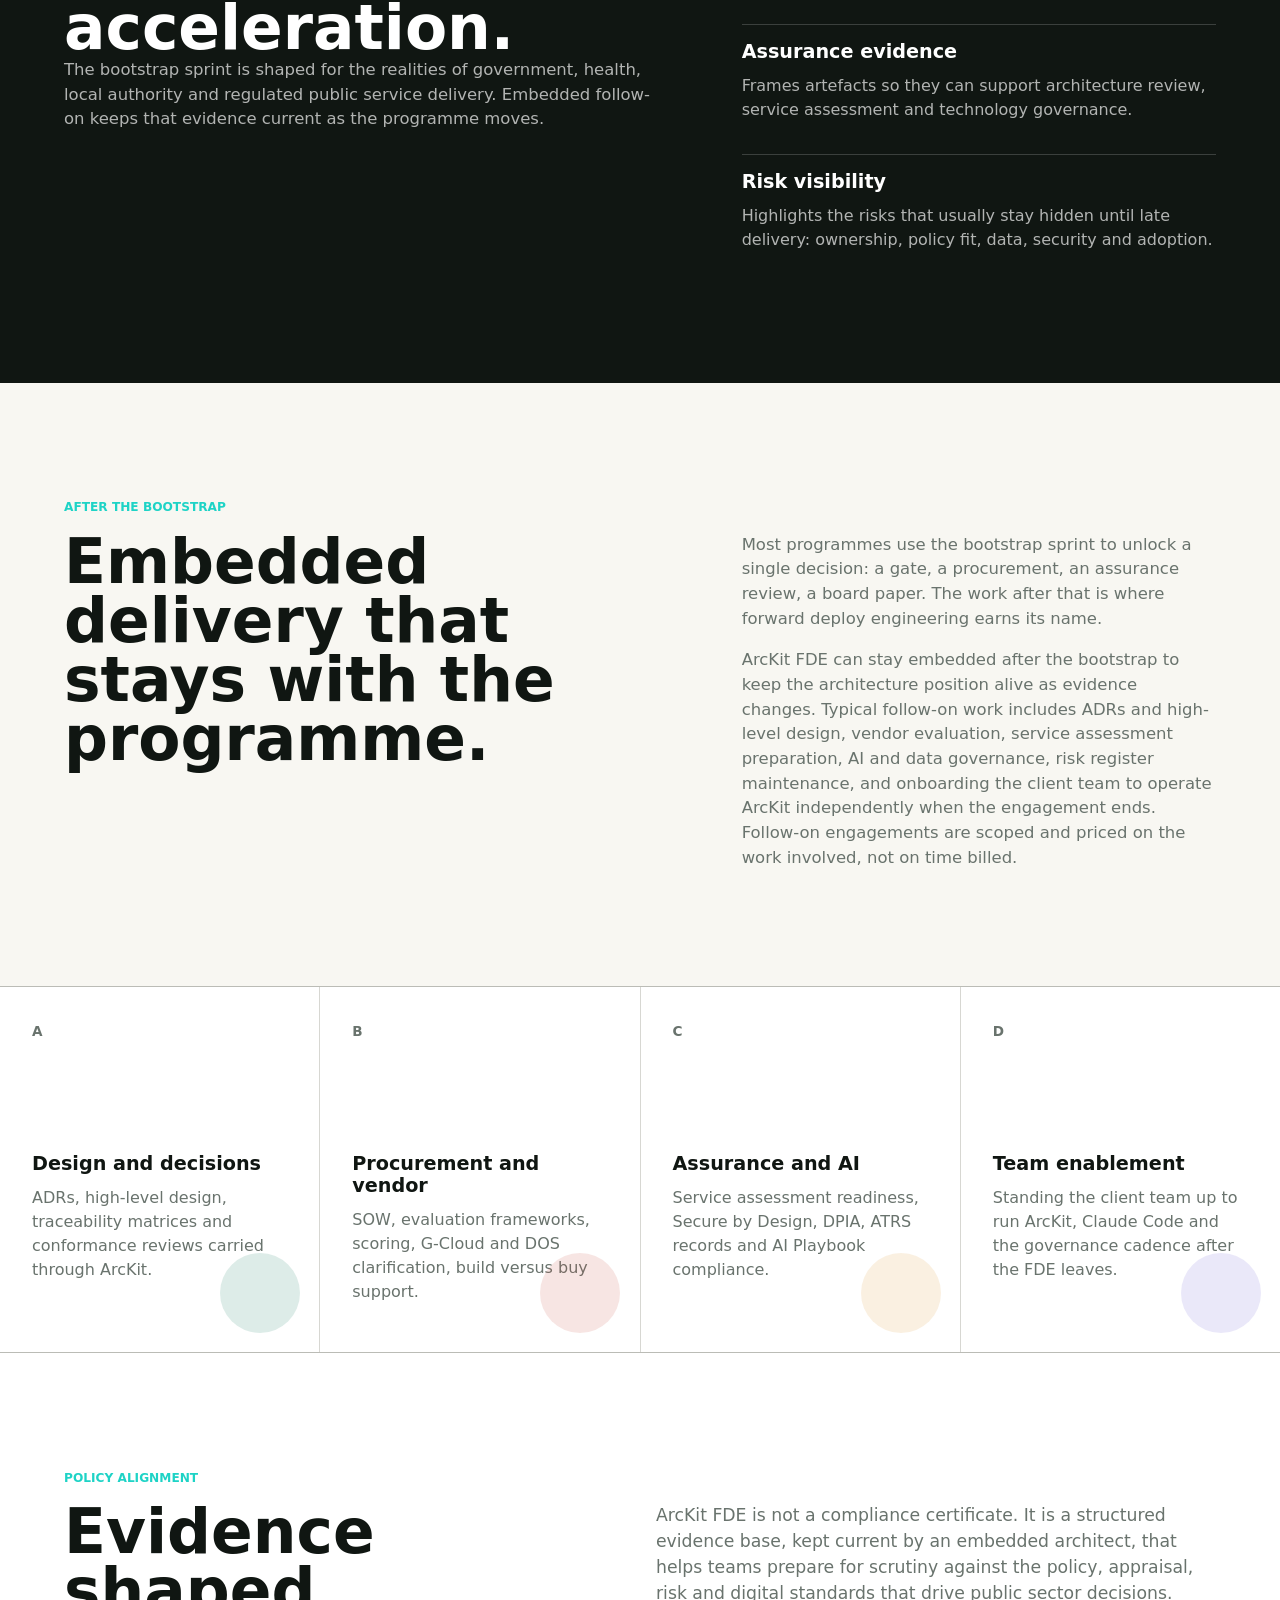
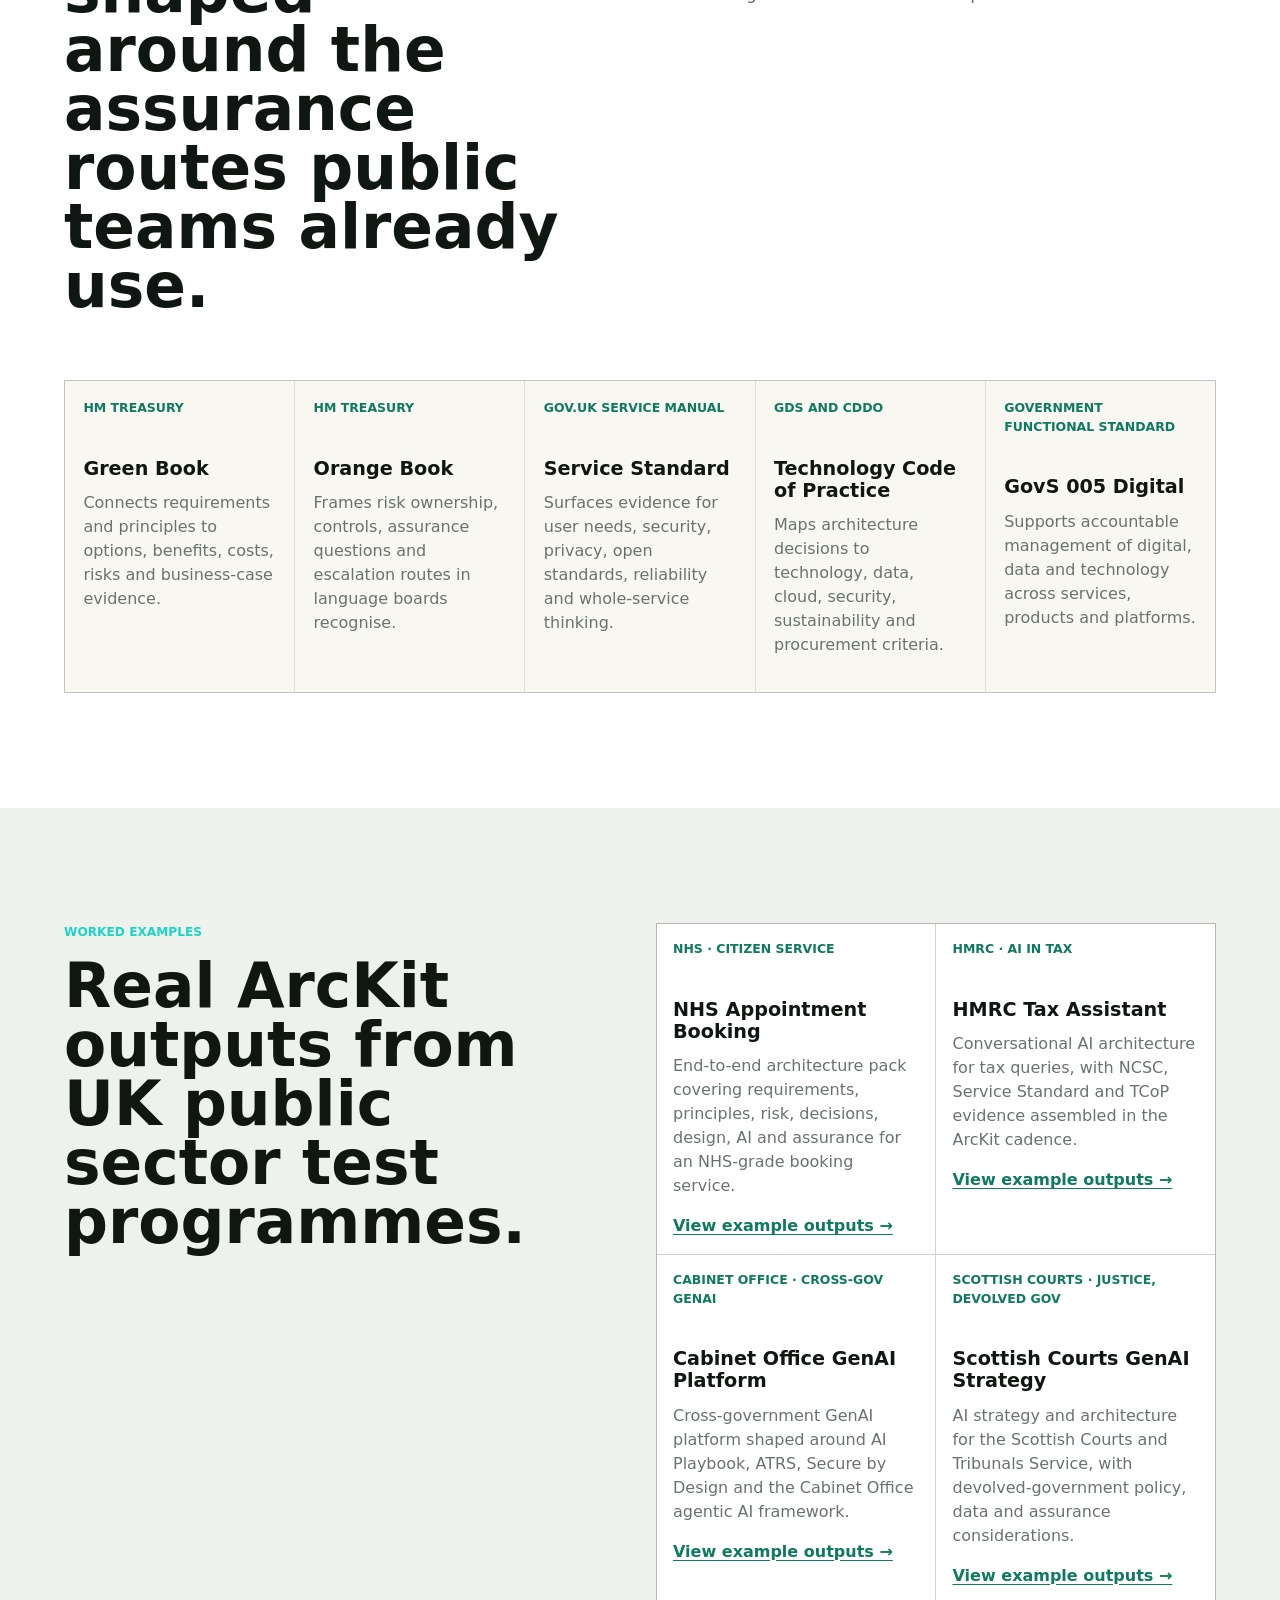
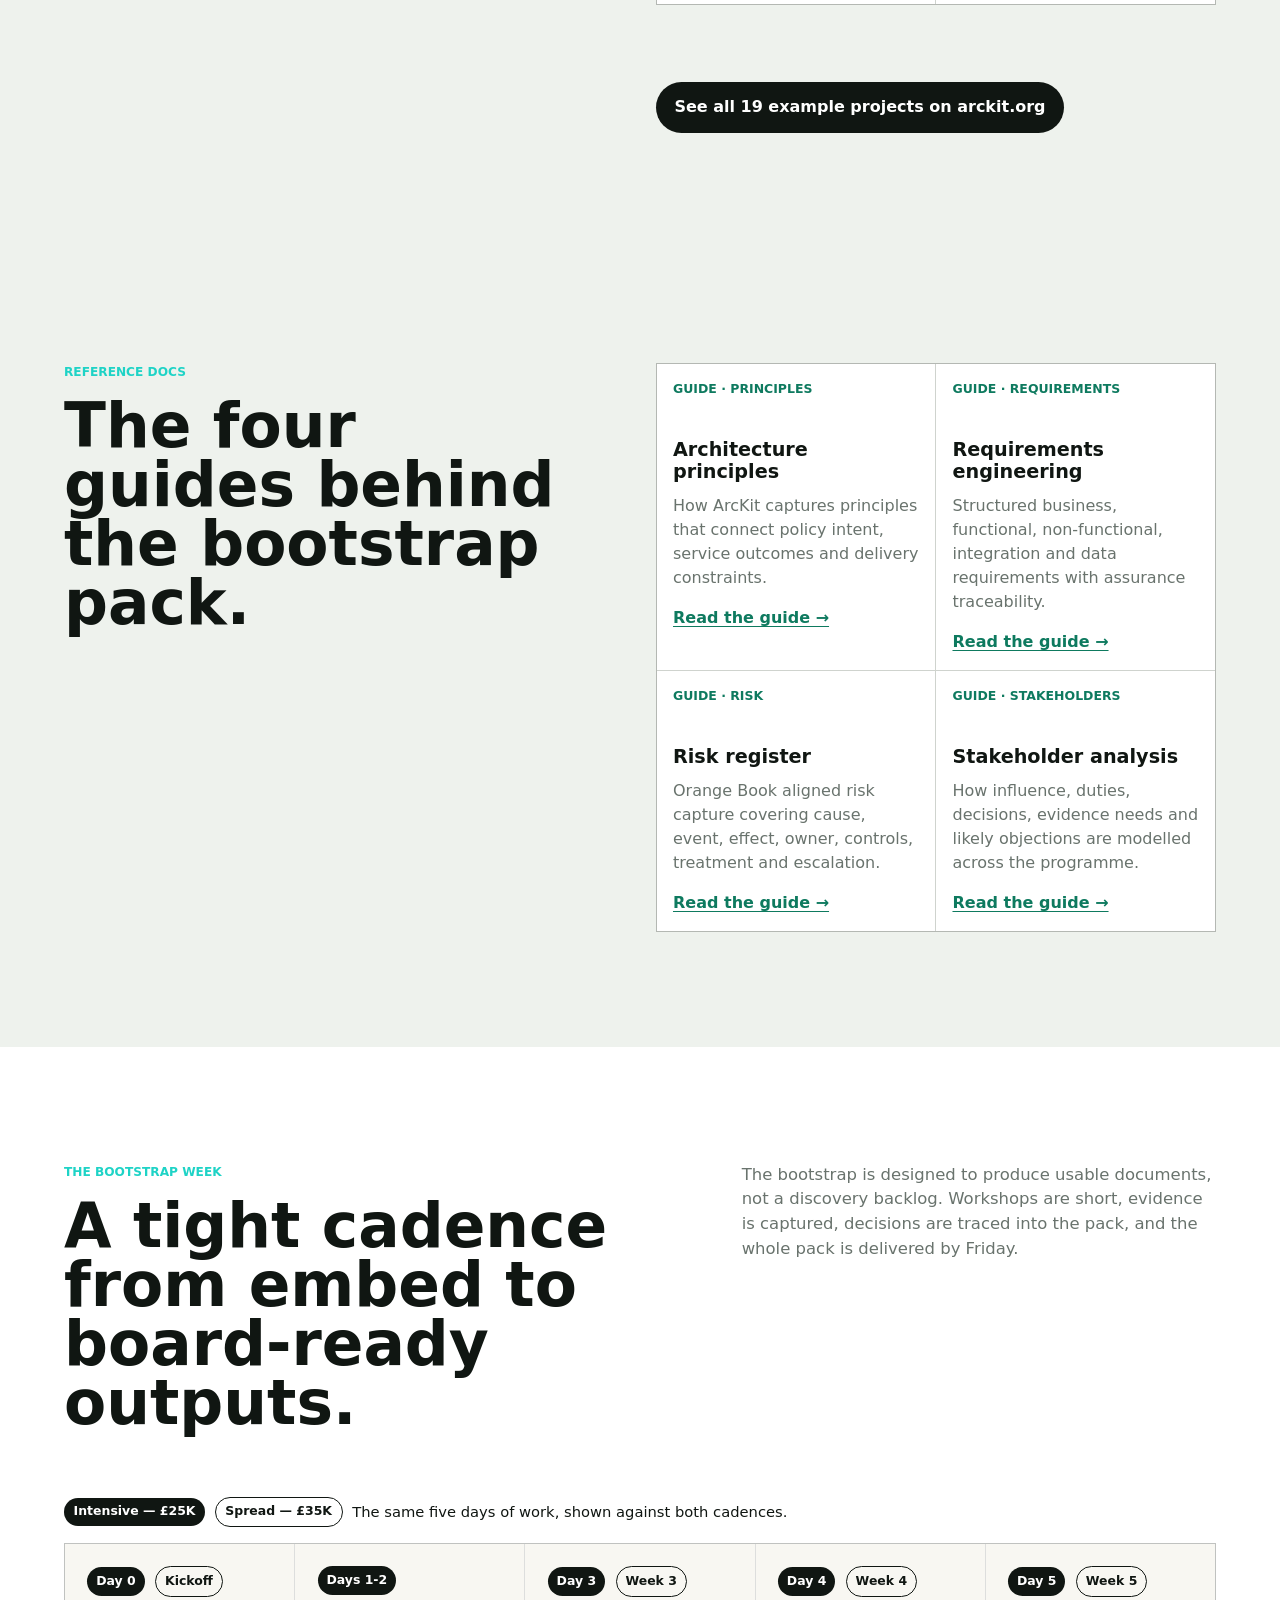
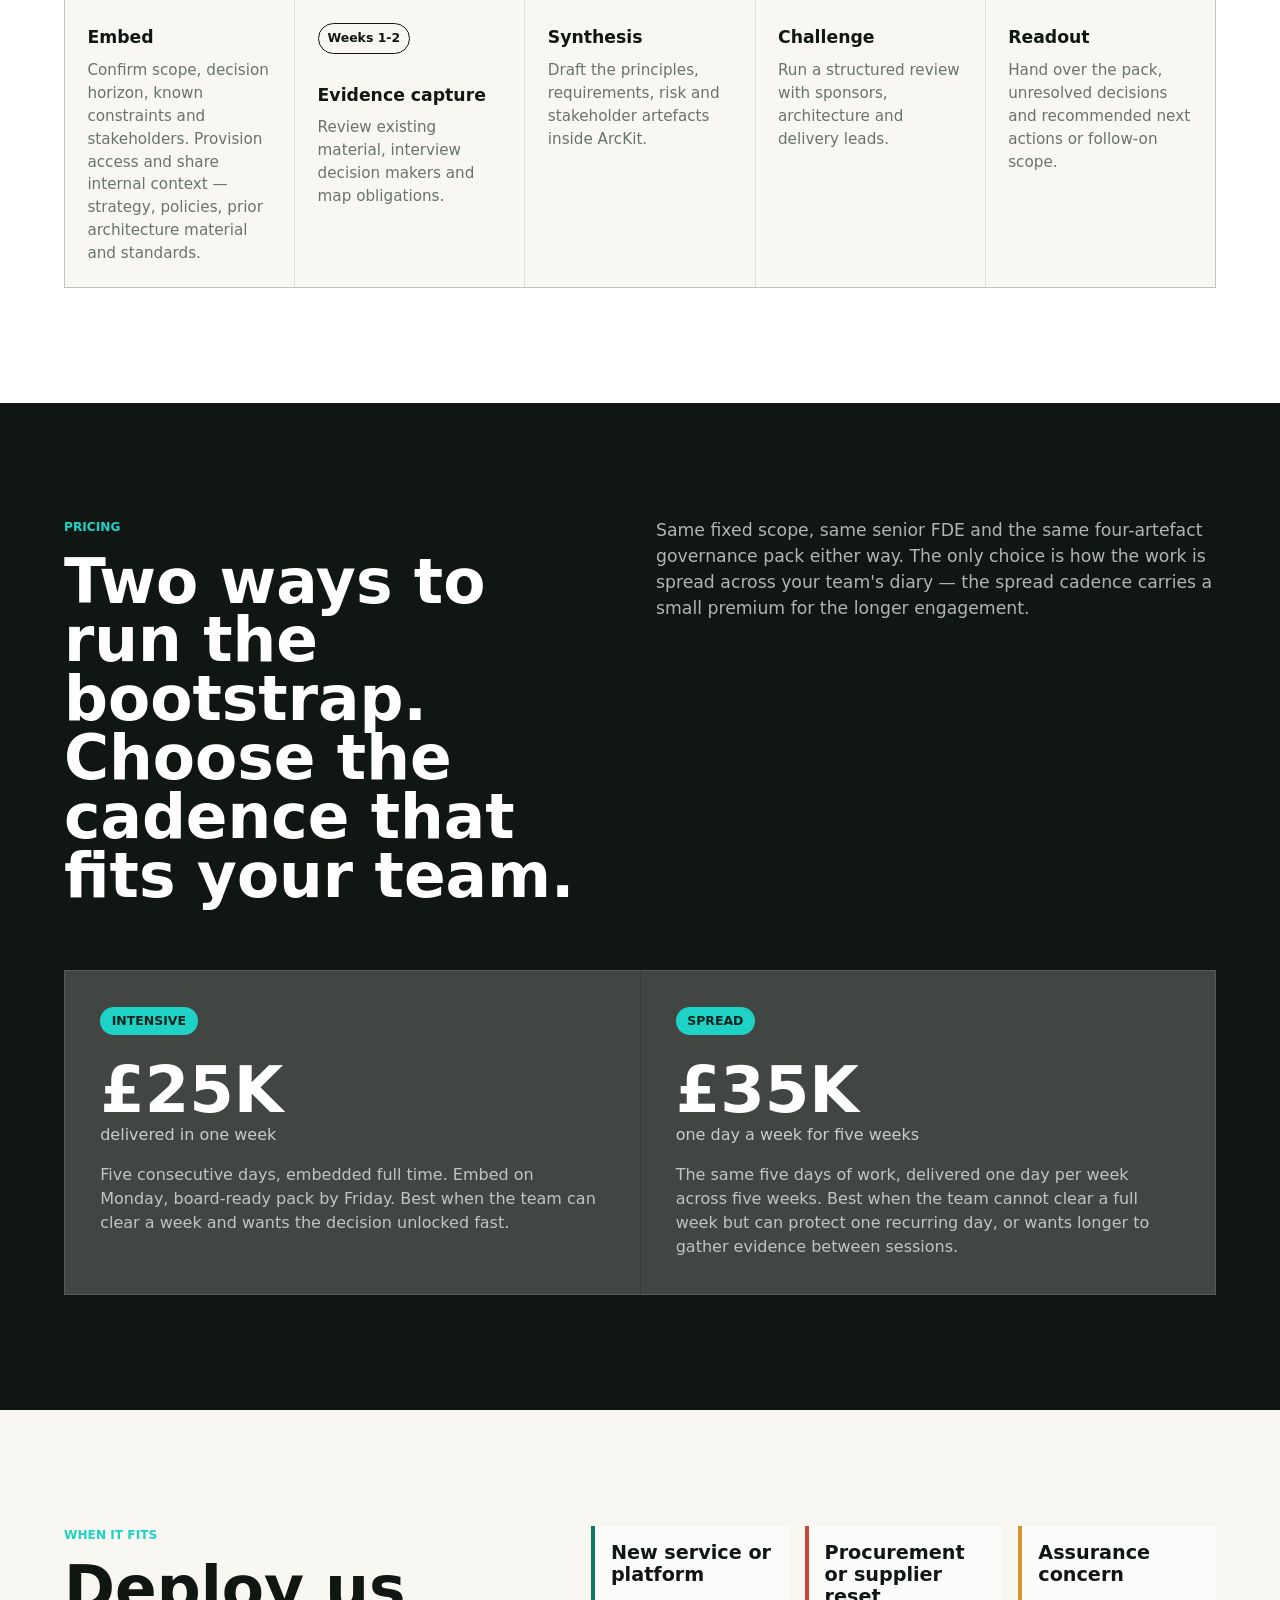
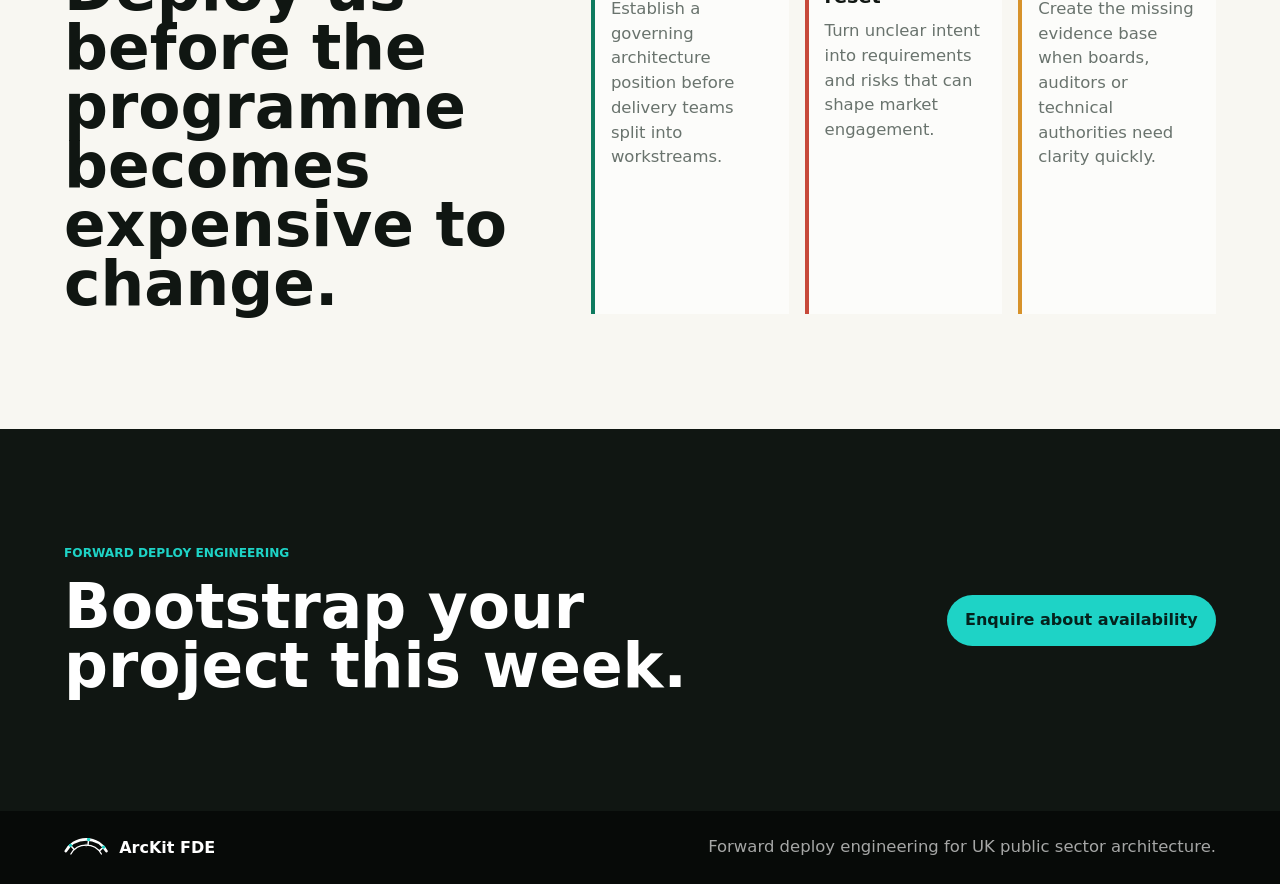
==== commit 6dc4dbcc: "feat: show £35K spread cadence on the bootstrap timeline Add the spread (£35K) cadence timings along" ====
--- a/index.html
+++ b/index.html
@@ -361,29 +361,39 @@
             The bootstrap is designed to produce usable documents, not a discovery backlog. Workshops are short, evidence is captured, decisions are traced into the pack, and the whole pack is delivered by Friday.
           </p>
         </div>
+        <p class="timeline-legend">
+          <span class="timeline-key intensive">Intensive &mdash; &pound;25K</span>
+          <span class="timeline-key spread">Spread &mdash; &pound;35K</span>
+          The same five days of work, shown against both cadences.
+        </p>
         <ol class="timeline">
           <li>
             <span>Day 0</span>
+            <span class="timeline-alt">Kickoff</span>
             <strong>Embed</strong>
             <p>Confirm scope, decision horizon, known constraints and stakeholders. Provision access and share internal context — strategy, policies, prior architecture material and standards.</p>
           </li>
           <li>
             <span>Days 1-2</span>
+            <span class="timeline-alt">Weeks 1-2</span>
             <strong>Evidence capture</strong>
             <p>Review existing material, interview decision makers and map obligations.</p>
           </li>
           <li>
             <span>Day 3</span>
+            <span class="timeline-alt">Week 3</span>
             <strong>Synthesis</strong>
             <p>Draft the principles, requirements, risk and stakeholder artefacts inside ArcKit.</p>
           </li>
           <li>
             <span>Day 4</span>
+            <span class="timeline-alt">Week 4</span>
             <strong>Challenge</strong>
             <p>Run a structured review with sponsors, architecture and delivery leads.</p>
           </li>
           <li>
             <span>Day 5</span>
+            <span class="timeline-alt">Week 5</span>
             <strong>Readout</strong>
             <p>Hand over the pack, unresolved decisions and recommended next actions or follow-on scope.</p>
           </li>
--- a/styles.css
+++ b/styles.css
@@ -699,12 +699,46 @@
 .timeline span {
   display: inline-block;
   margin-bottom: 1.8rem;
+  margin-right: 0.35rem;
   border-radius: 999px;
   background: var(--ink);
   color: var(--white);
   padding: 0.3rem 0.55rem;
   font-size: 0.78rem;
   font-weight: 800;
+}
+
+.timeline span.timeline-alt {
+  background: transparent;
+  color: var(--ink);
+  border: 1px solid var(--ink);
+}
+
+.timeline-legend {
+  display: flex;
+  flex-wrap: wrap;
+  align-items: center;
+  gap: 0.6rem;
+  margin: 1.4rem 0 1rem;
+  font-size: 0.92rem;
+}
+
+.timeline-key {
+  border-radius: 999px;
+  padding: 0.3rem 0.6rem;
+  font-size: 0.78rem;
+  font-weight: 800;
+}
+
+.timeline-key.intensive {
+  background: var(--ink);
+  color: var(--white);
+}
+
+.timeline-key.spread {
+  background: transparent;
+  color: var(--ink);
+  border: 1px solid var(--ink);
 }
 
 .timeline strong {
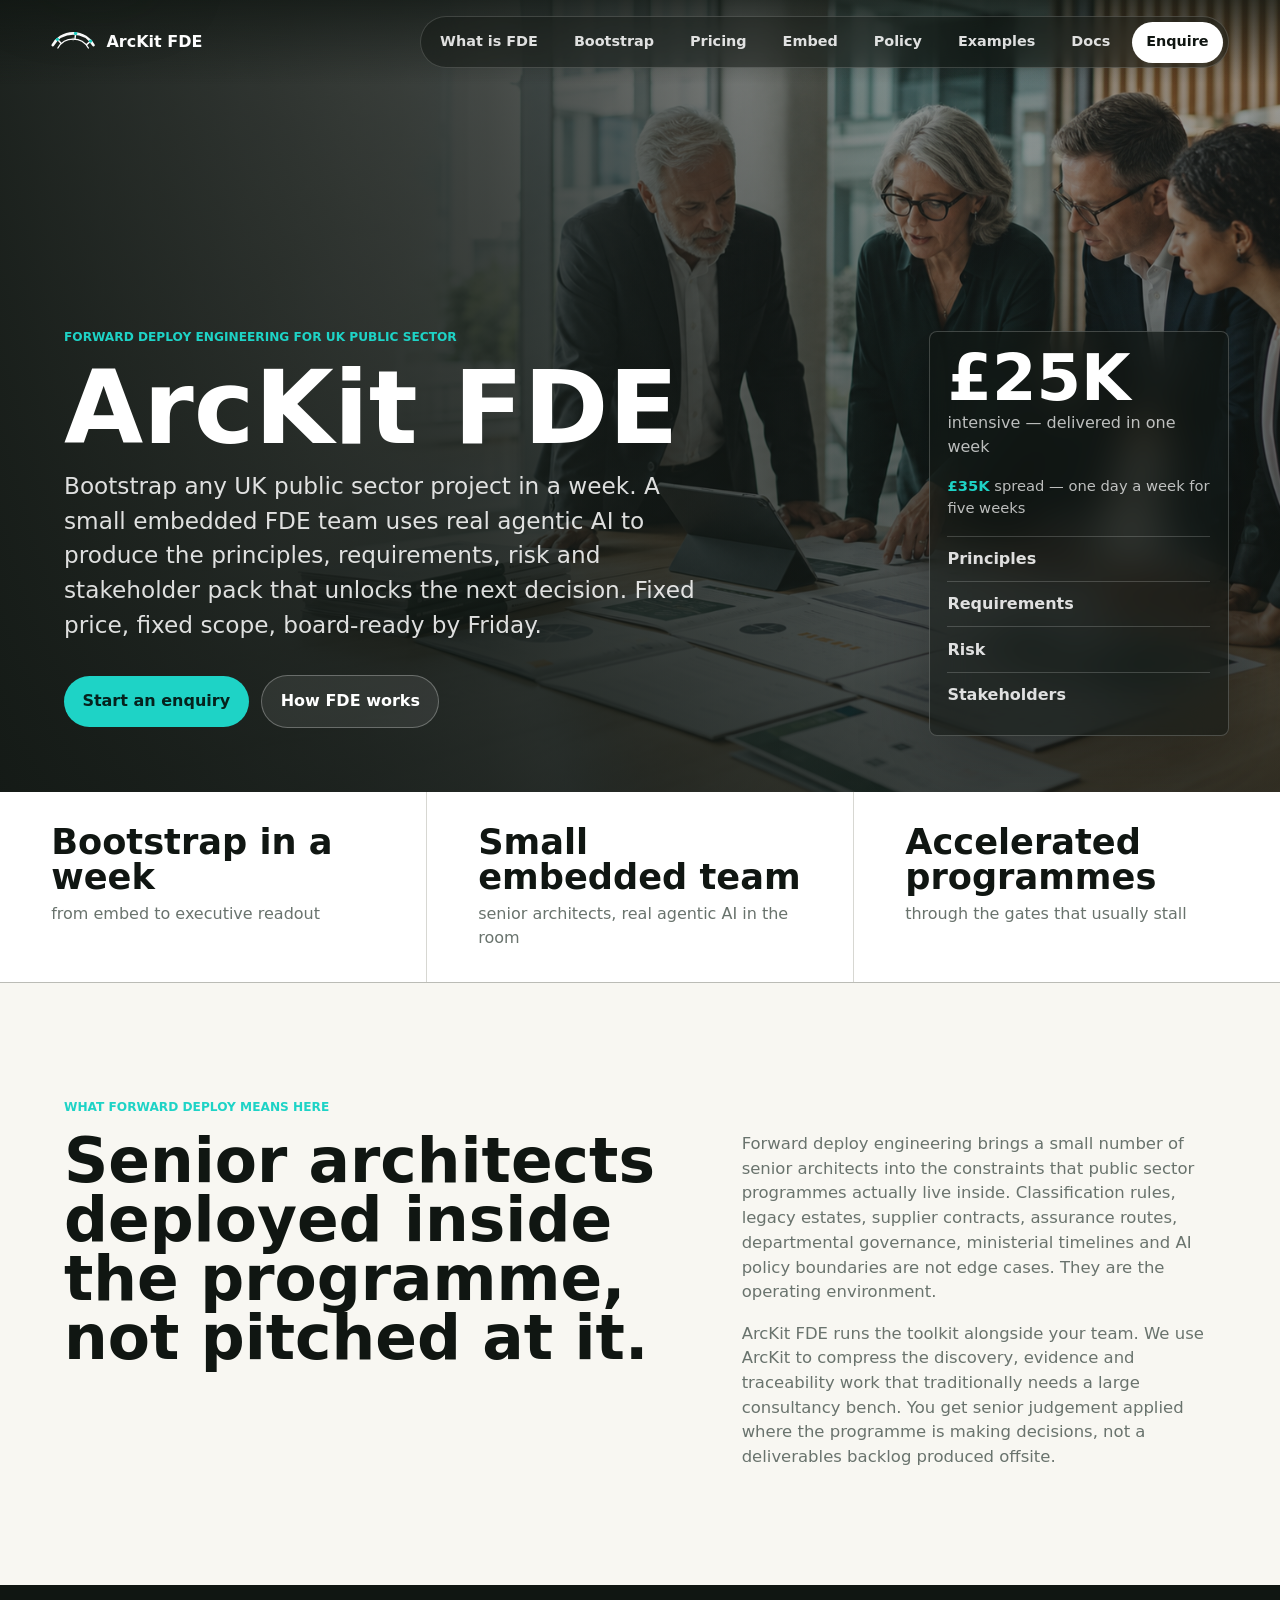
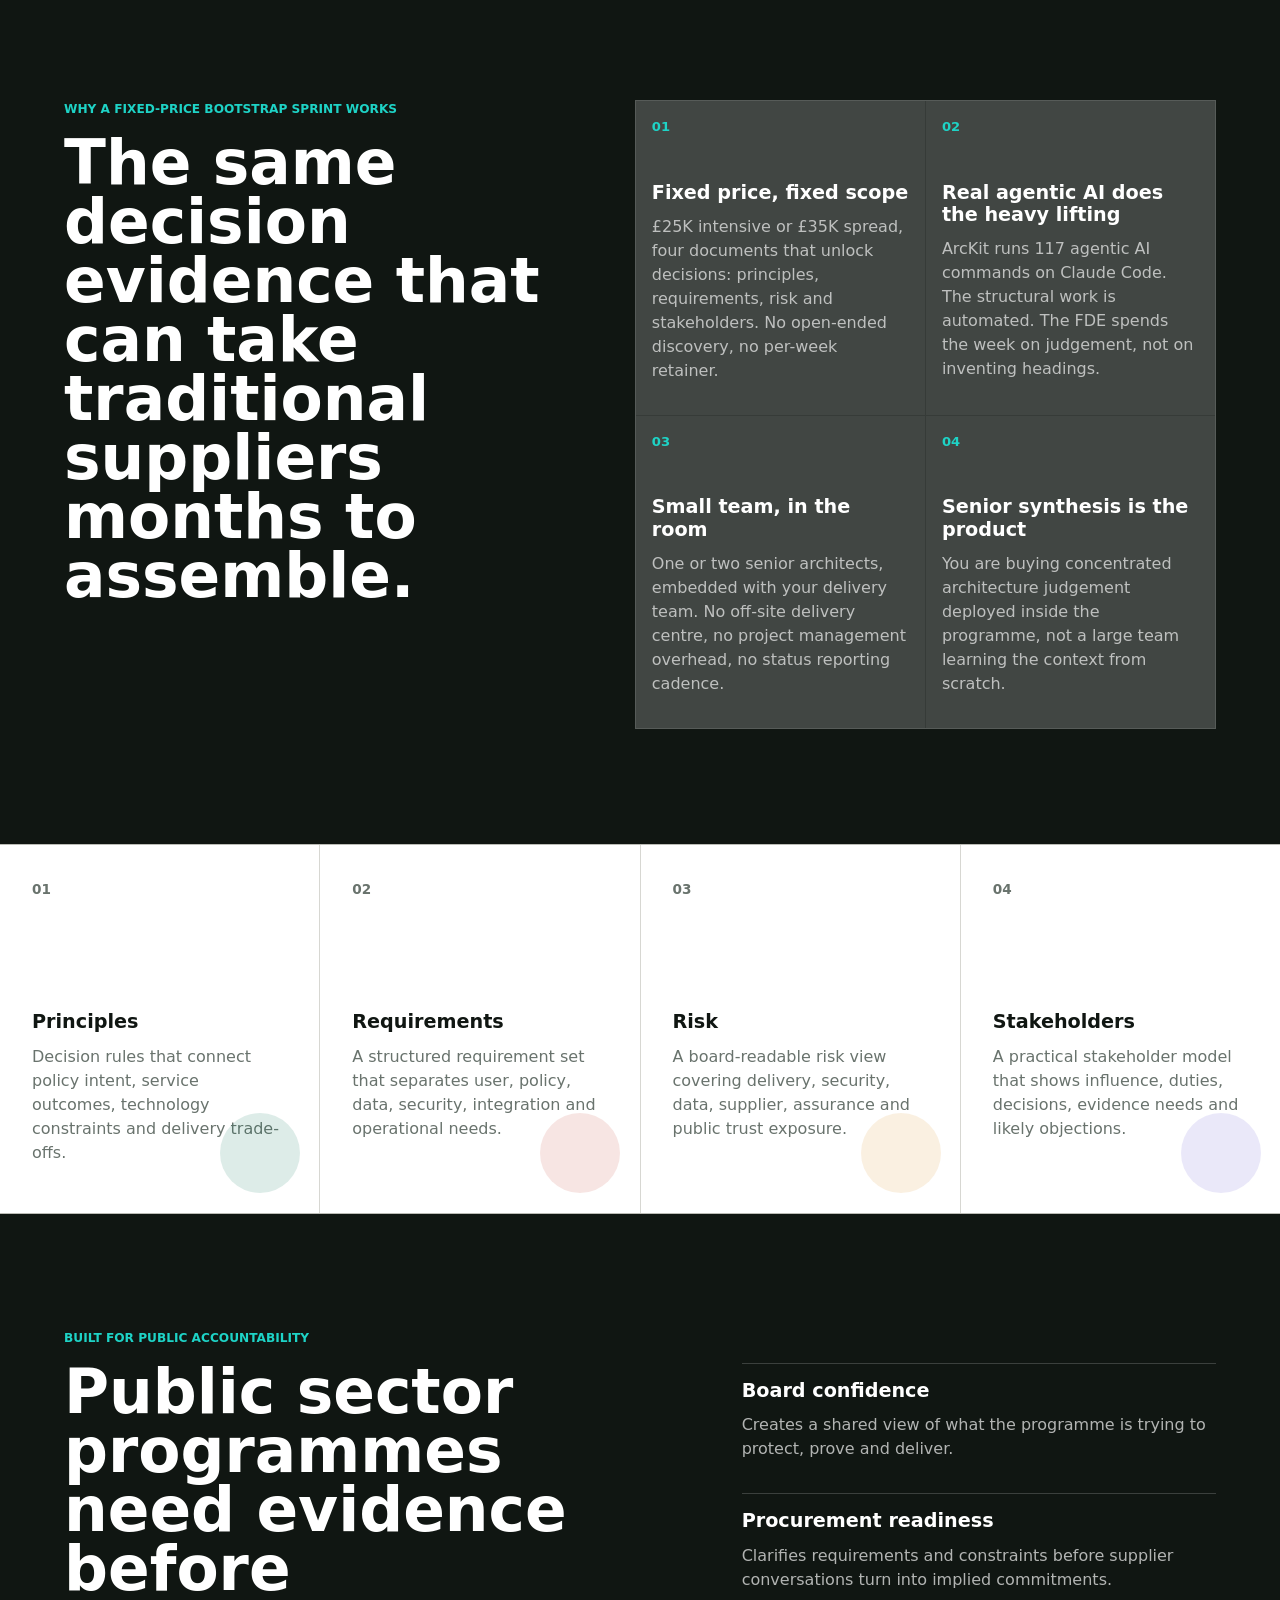
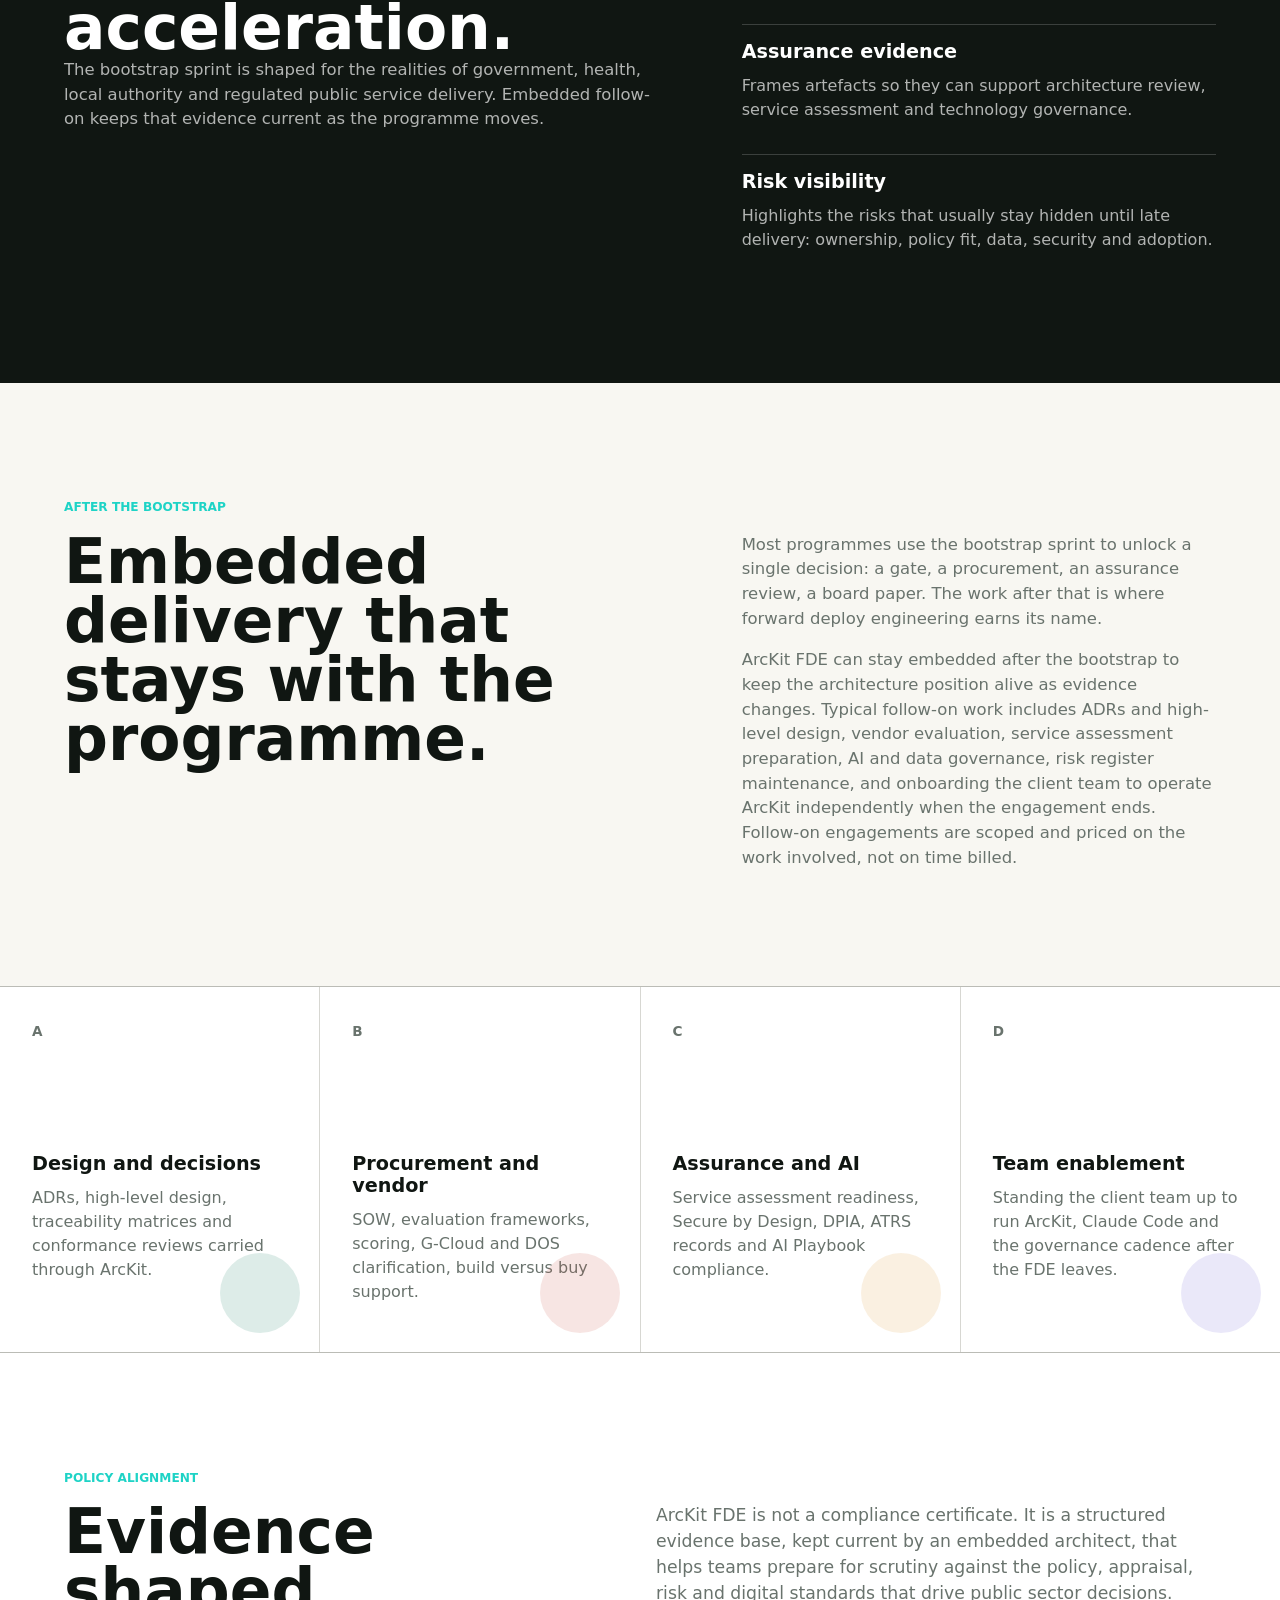
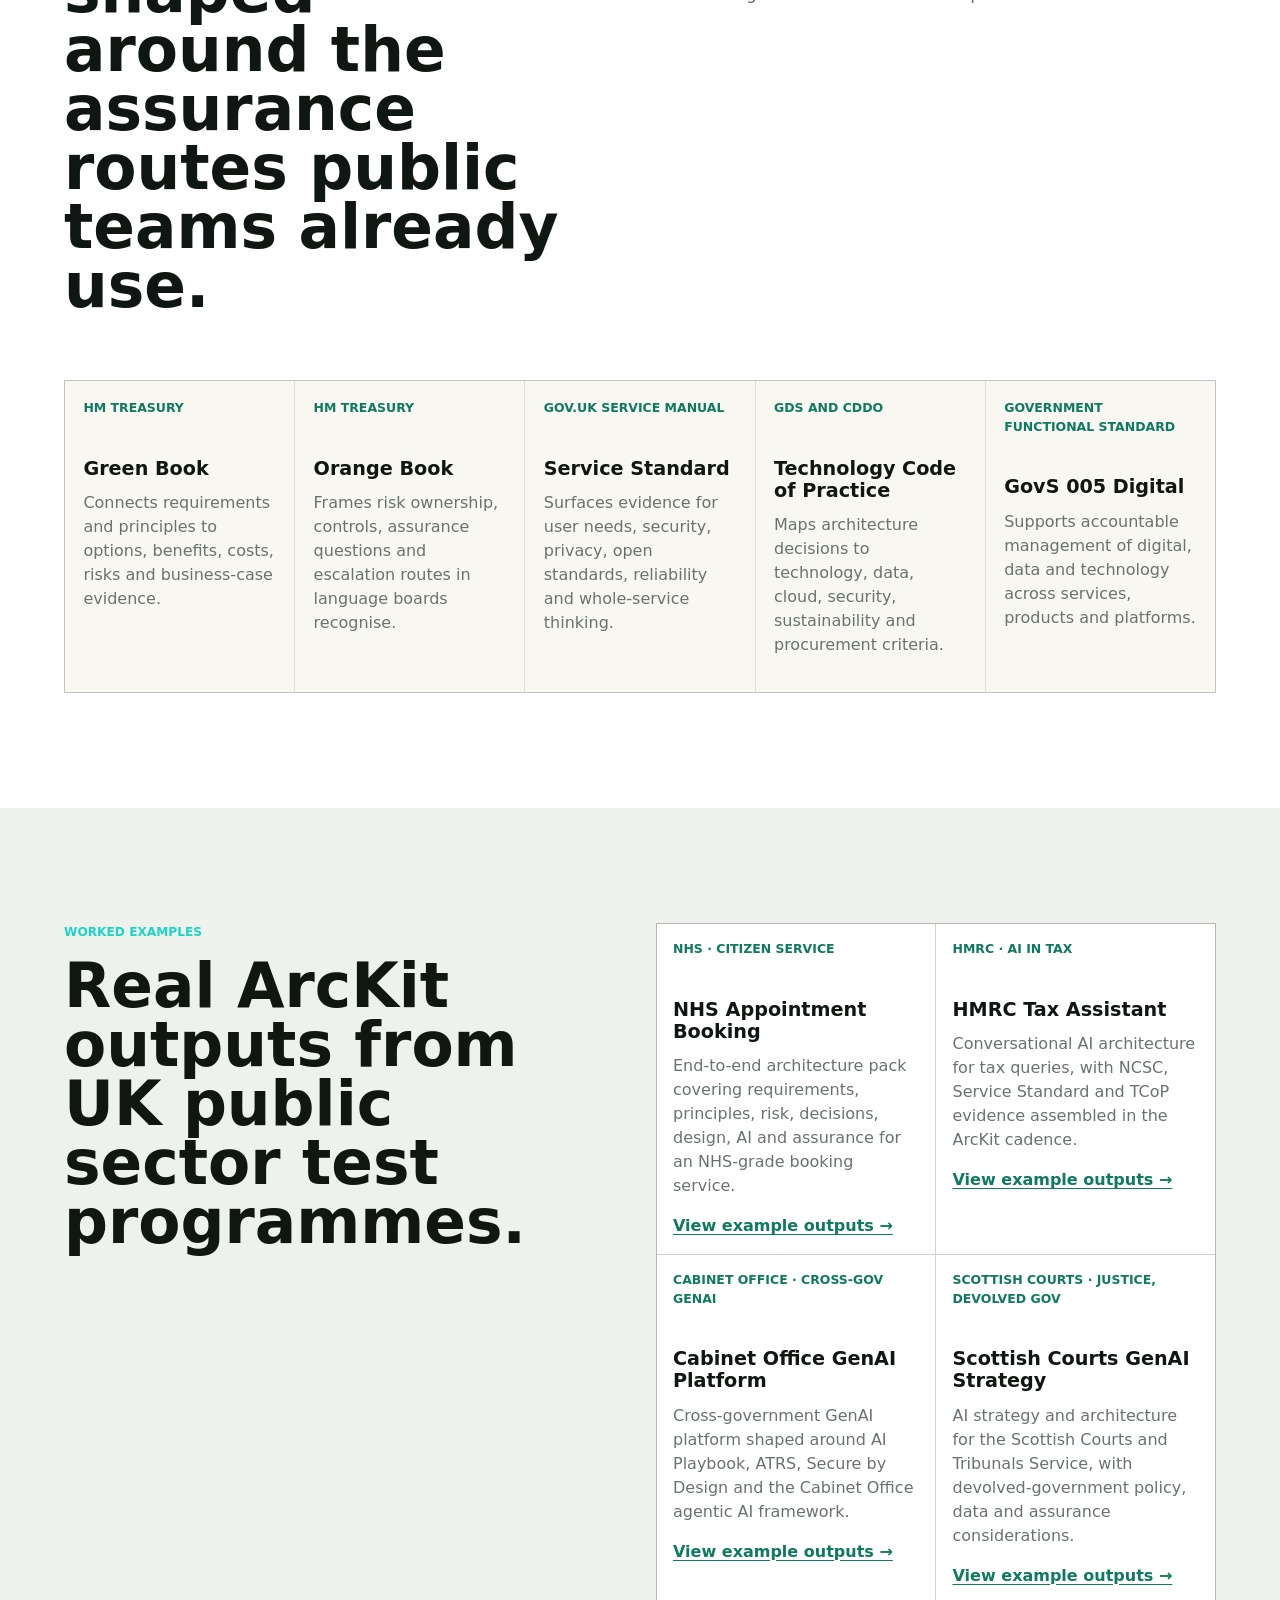
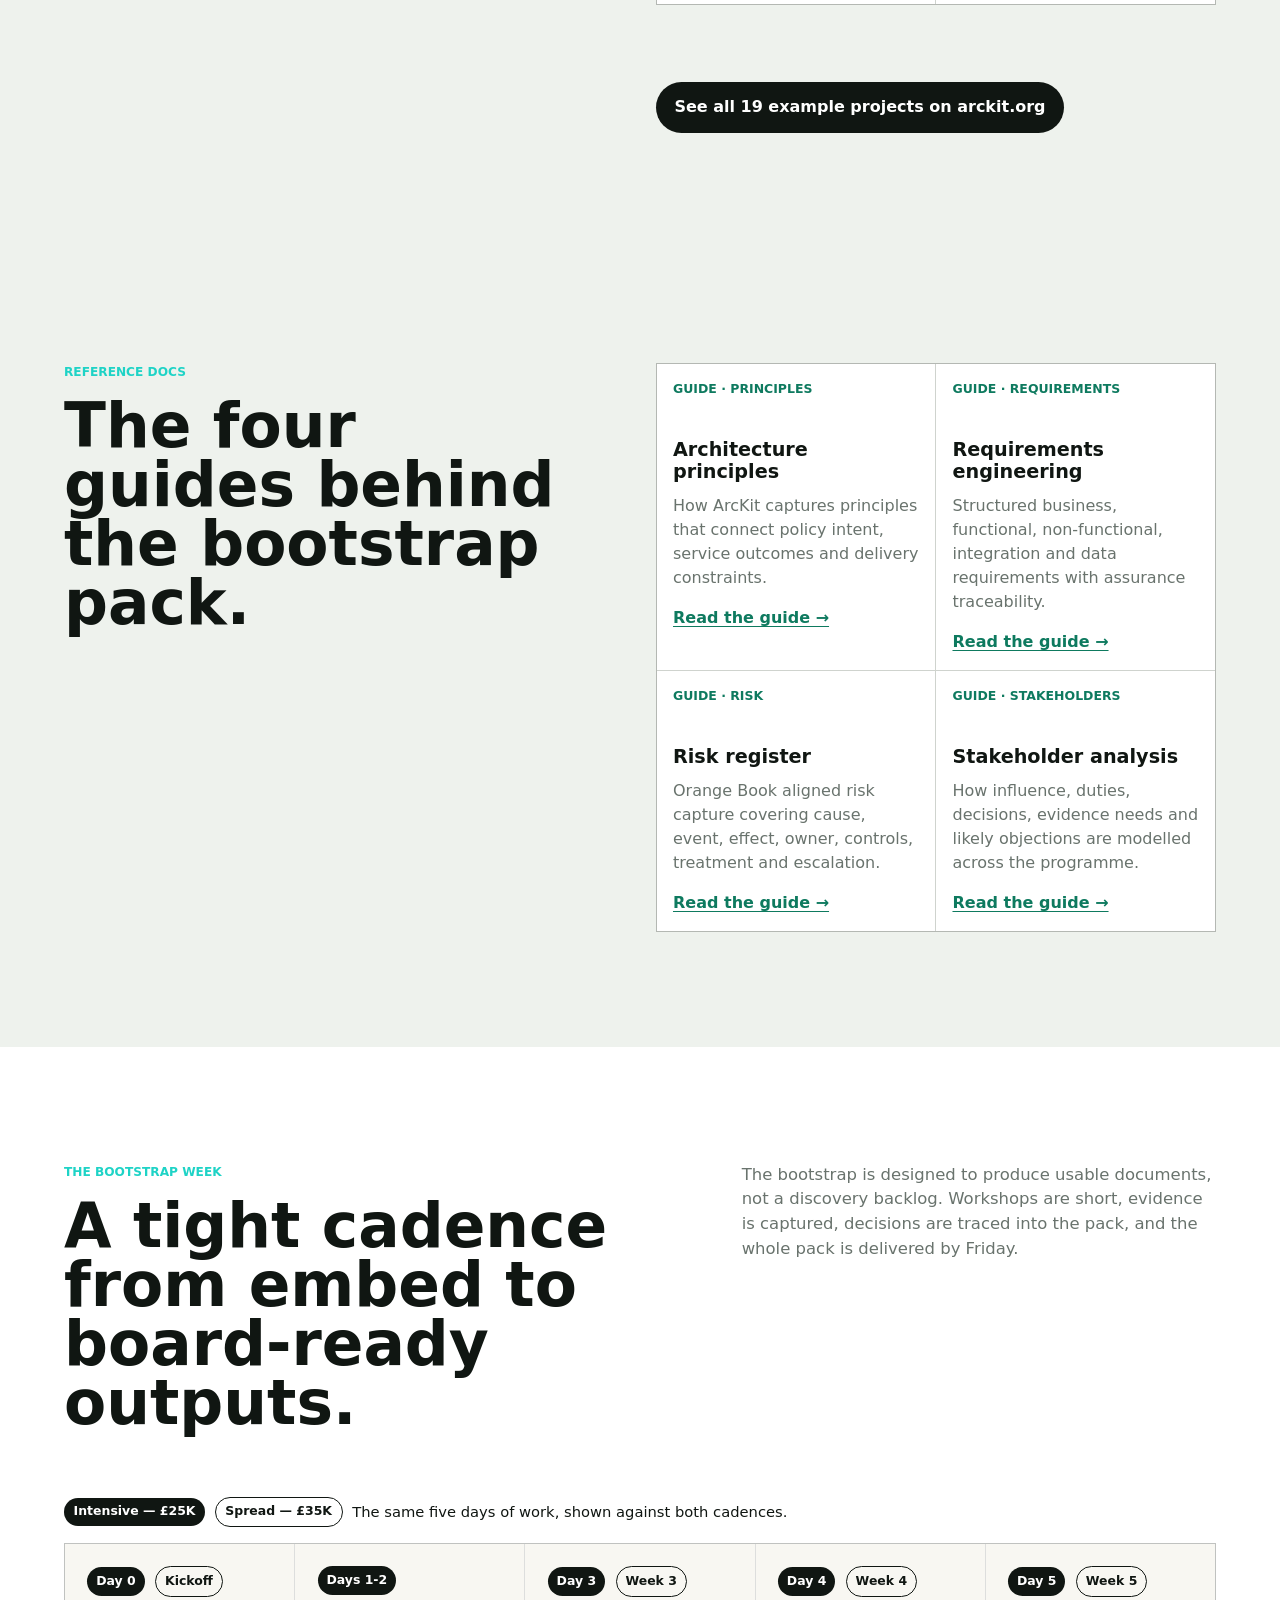
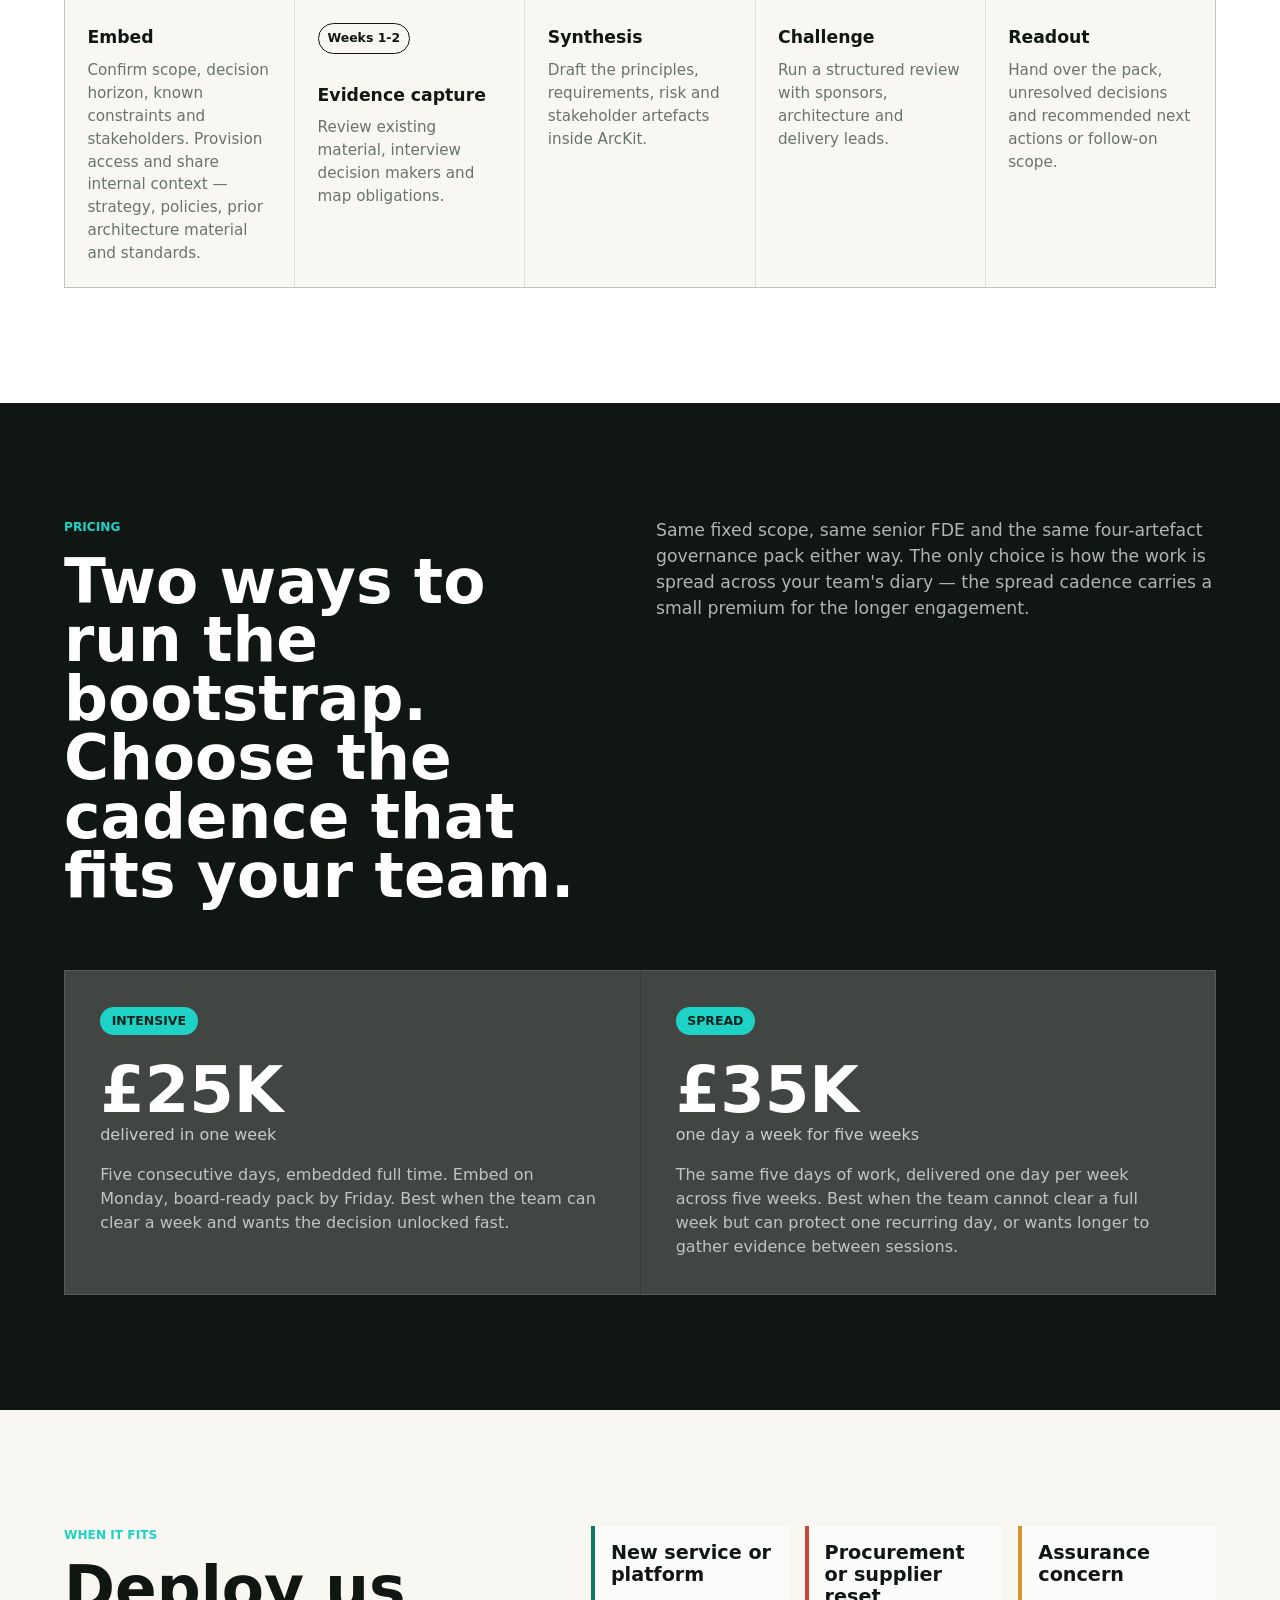
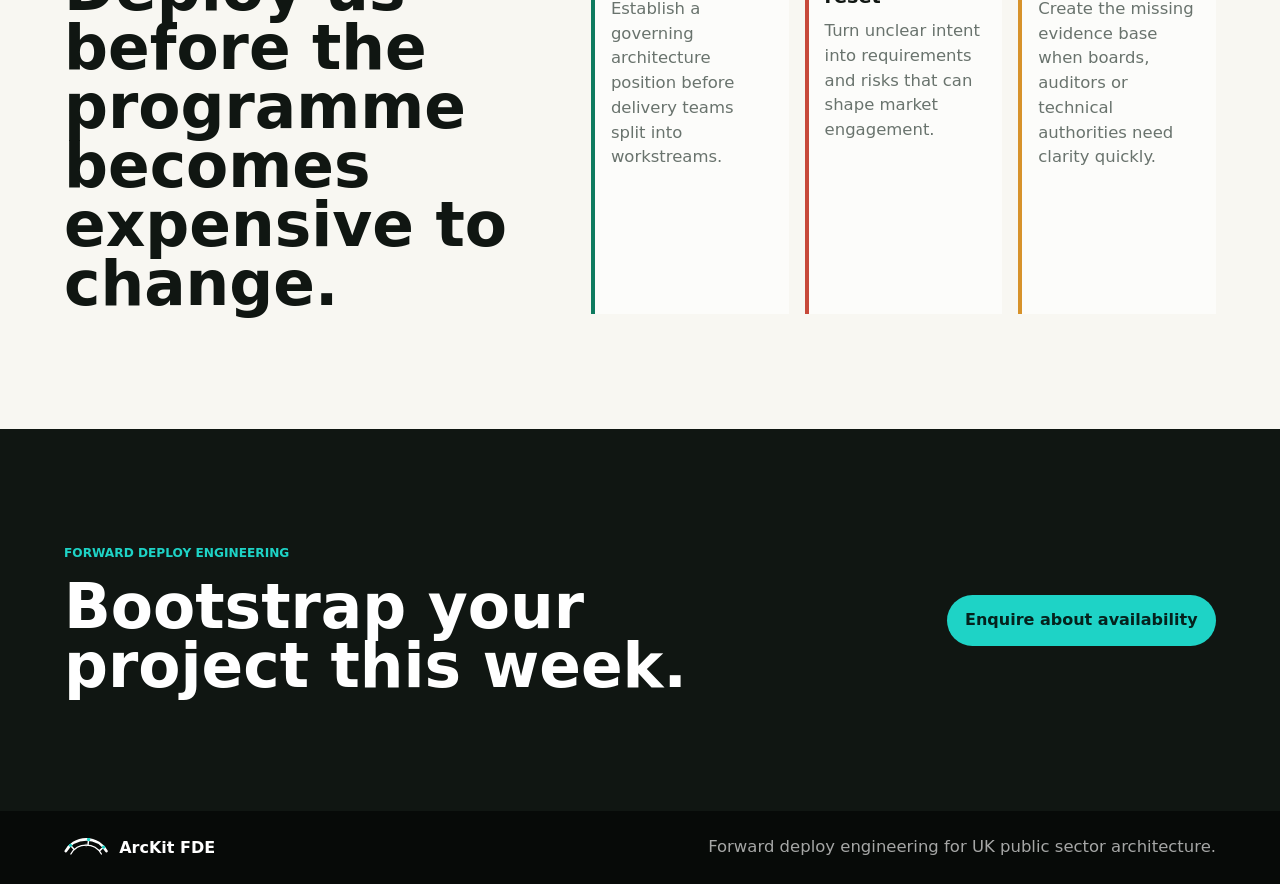
==== commit 3eec03f6: "feat: pair every £25K mention with the £35K spread option Update meta descriptions, JSON-LD offers, " ====
--- a/index.html
+++ b/index.html
@@ -6,14 +6,14 @@
     <title>ArcKit FDE | Bootstrap any UK public sector project in a week</title>
     <meta
       name="description"
-      content="ArcKit Forward Deploy Engineering bootstraps any UK public sector project in a week. £25K fixed price for principles, requirements, risk and stakeholders, delivered by embedded senior architects using real agentic AI."
+      content="ArcKit Forward Deploy Engineering bootstraps any UK public sector project. £25K intensive in one week, or £35K spread one day a week across five weeks — fixed price for principles, requirements, risk and stakeholders, delivered by embedded senior architects using real agentic AI."
     >
     <meta name="theme-color" content="#101612">
     <link rel="canonical" href="https://tractorjuice.github.io/arckit-fde/">
     <meta property="og:title" content="ArcKit FDE | Bootstrap any UK public sector project in a week">
     <meta
       property="og:description"
-      content="Bootstrap any UK public sector project in a week. £25K fixed price for the four-artefact governance pack, delivered by a small embedded FDE team running real agentic AI."
+      content="Bootstrap any UK public sector project. £25K intensive in one week, or £35K spread across five weeks — fixed price for the four-artefact governance pack, delivered by a small embedded FDE team running real agentic AI."
     >
     <meta property="og:type" content="website">
     <meta property="og:url" content="https://tractorjuice.github.io/arckit-fde/">
@@ -30,13 +30,22 @@
         "url": "https://tractorjuice.github.io/arckit-fde/",
         "description": "Forward deploy engineering for UK public sector architecture. Bootstrap any project in a week. Senior architects embedded inside delivery teams using real agentic AI to produce decision-grade governance evidence and accelerate programme delivery.",
         "areaServed": "United Kingdom",
-        "offers": {
-          "@type": "Offer",
-          "name": "Bootstrap sprint",
-          "description": "Fixed-price four-artefact governance pack delivered in one week",
-          "price": "25000",
-          "priceCurrency": "GBP"
-        },
+        "offers": [
+          {
+            "@type": "Offer",
+            "name": "Bootstrap sprint — intensive",
+            "description": "Fixed-price four-artefact governance pack delivered in one intensive week",
+            "price": "25000",
+            "priceCurrency": "GBP"
+          },
+          {
+            "@type": "Offer",
+            "name": "Bootstrap sprint — spread",
+            "description": "Fixed-price four-artefact governance pack delivered one day a week across five weeks",
+            "price": "35000",
+            "priceCurrency": "GBP"
+          }
+        ],
         "email": "mark@firstliot.uk",
         "serviceType": "Forward deploy architecture engineering for UK public sector"
       }
@@ -127,14 +136,14 @@
 
       <section class="value-section" aria-labelledby="value-title">
         <div>
-          <div class="section-kicker">Why a £25K bootstrap sprint works</div>
+          <div class="section-kicker">Why a fixed-price bootstrap sprint works</div>
           <h2 id="value-title">The same decision evidence that can take traditional suppliers months to assemble.</h2>
         </div>
         <div class="value-grid">
           <article>
             <span>01</span>
             <h3>Fixed price, fixed scope</h3>
-            <p>£25K, one week, four documents that unlock decisions: principles, requirements, risk and stakeholders. No open-ended discovery, no per-week retainer.</p>
+            <p>£25K intensive or £35K spread, four documents that unlock decisions: principles, requirements, risk and stakeholders. No open-ended discovery, no per-week retainer.</p>
           </article>
           <article>
             <span>02</span>
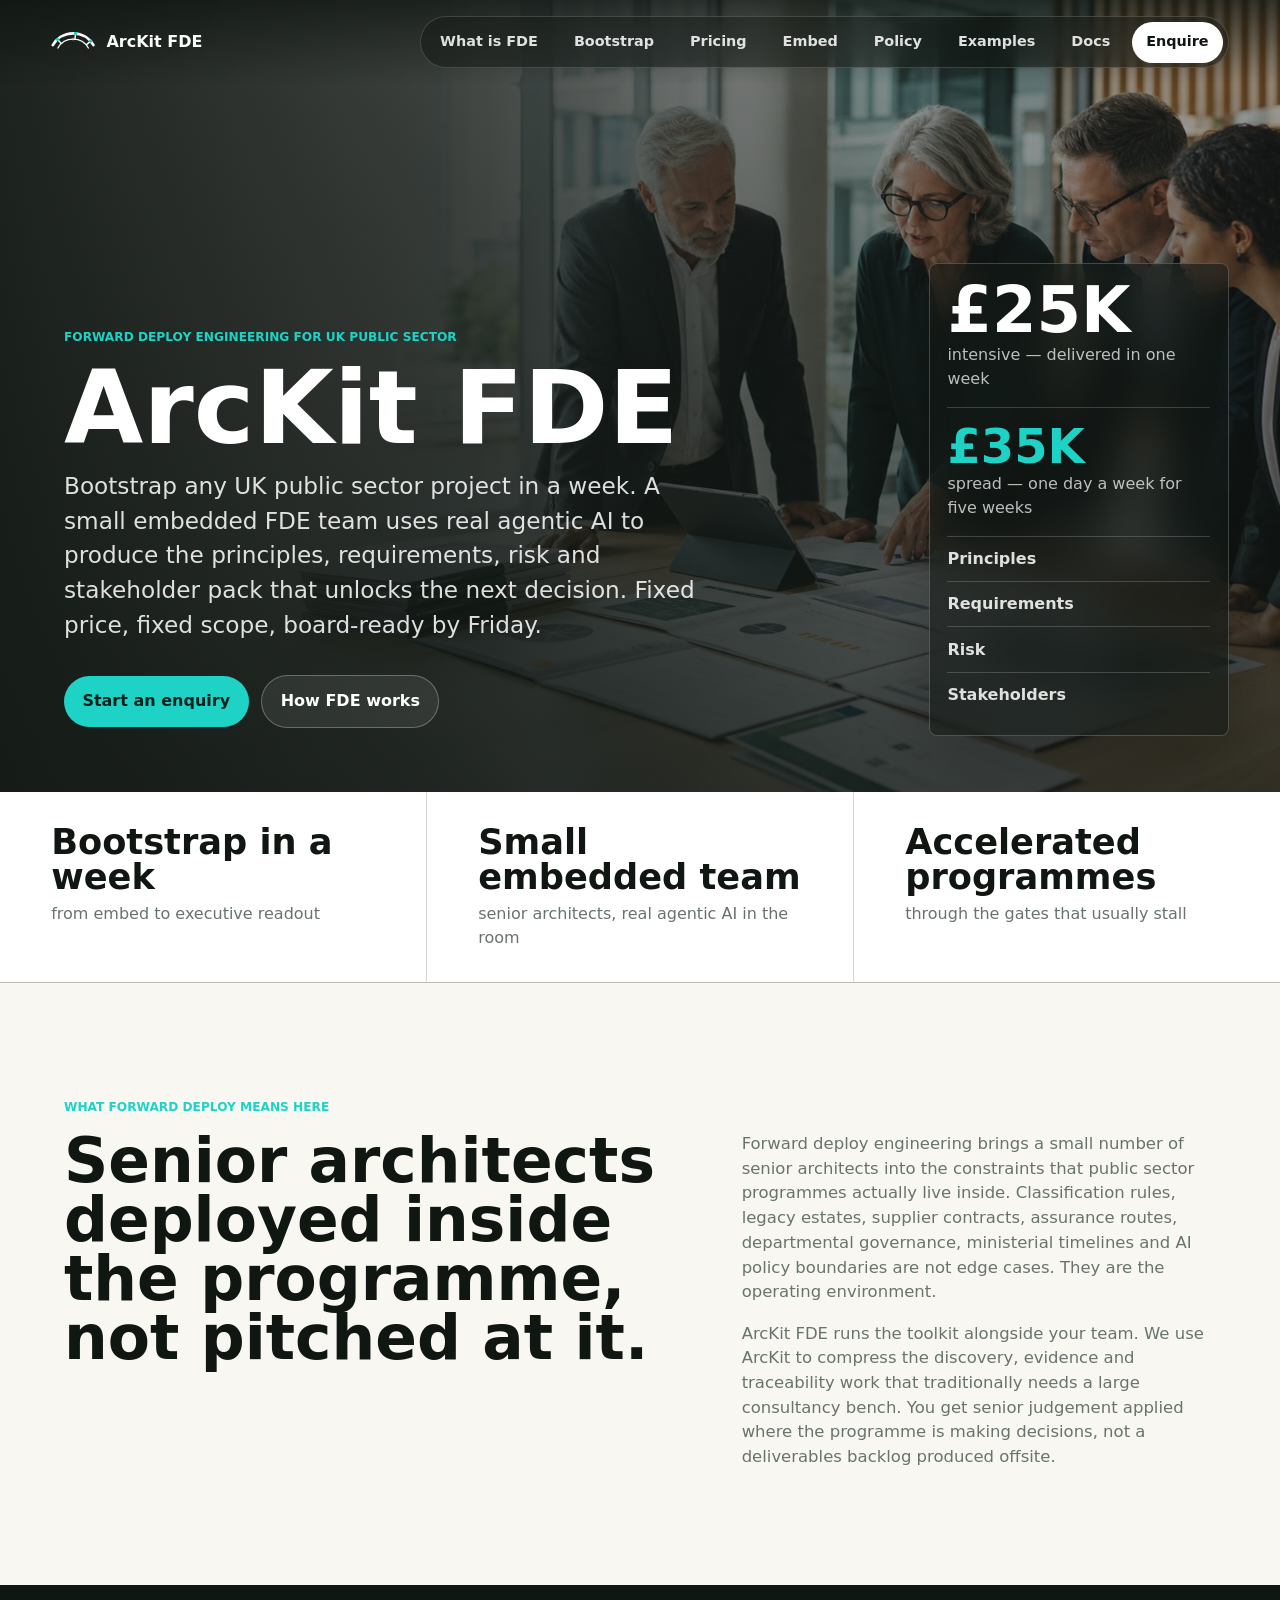
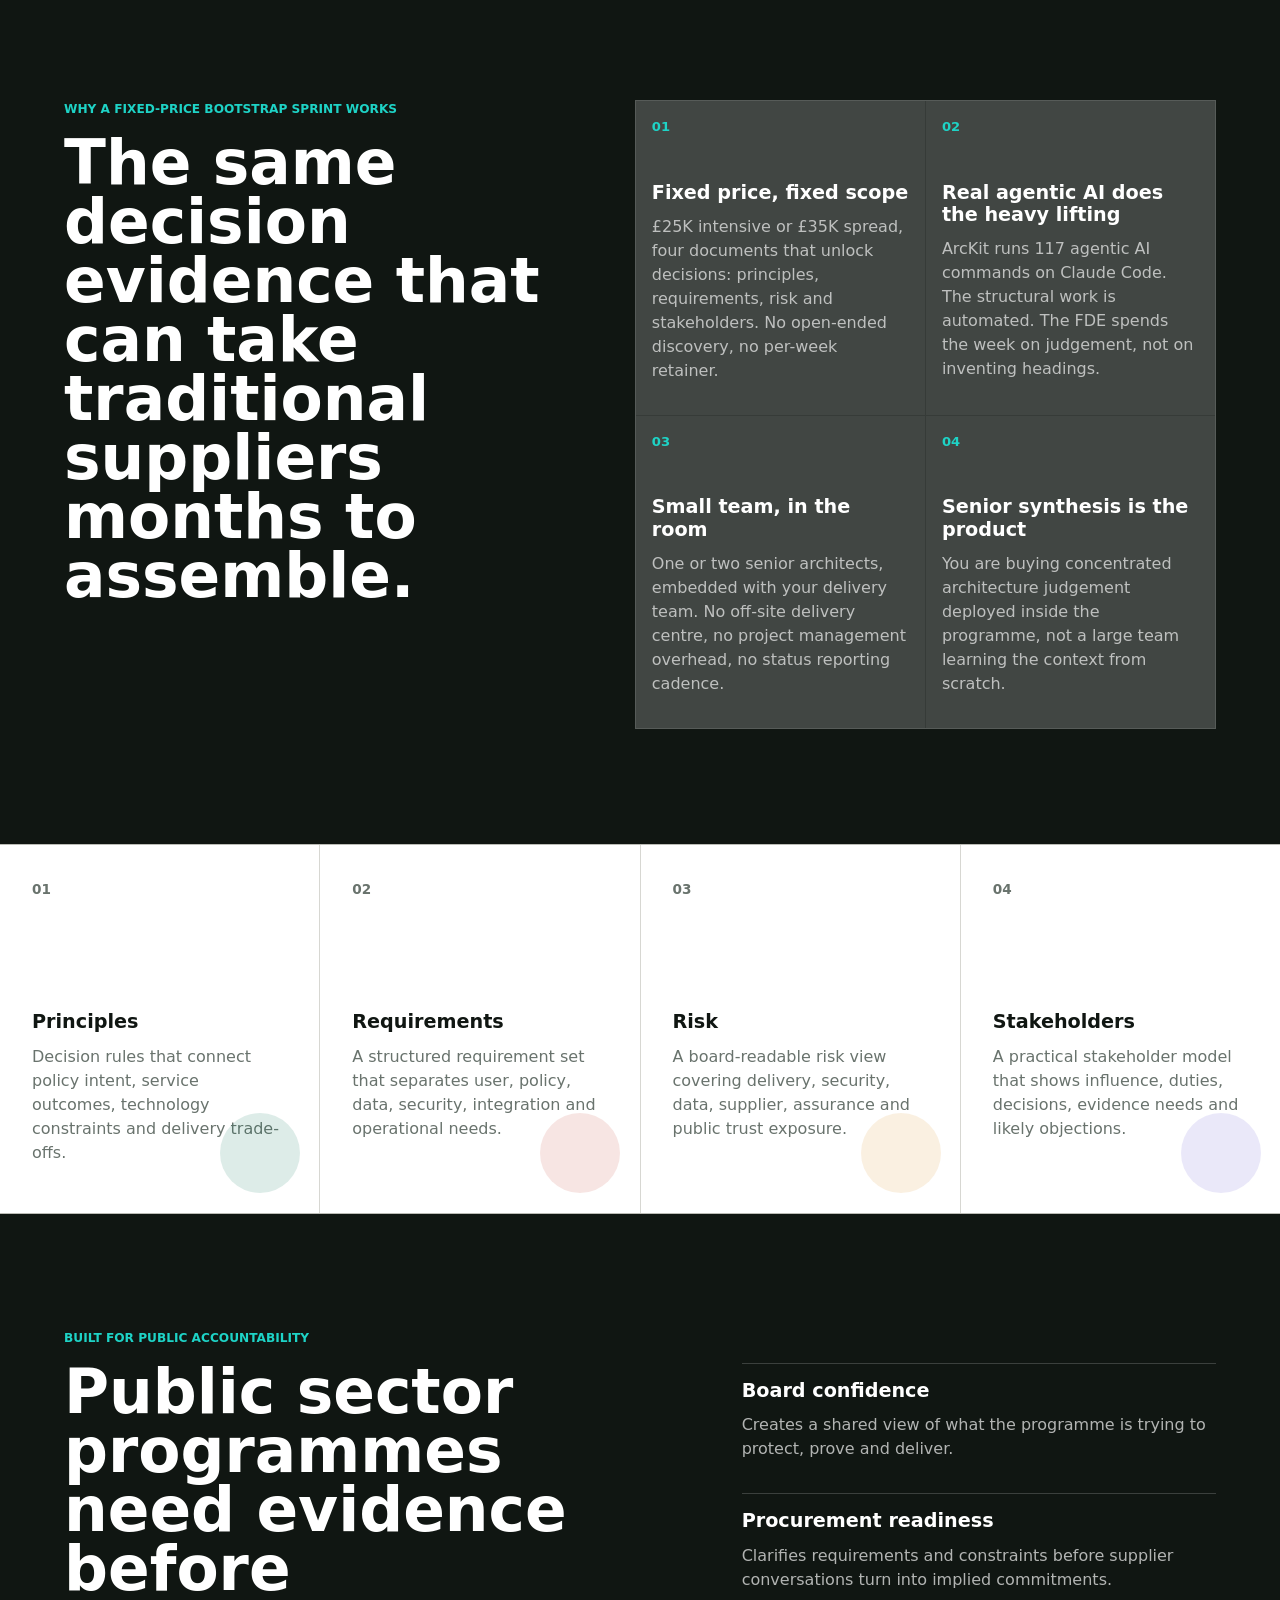
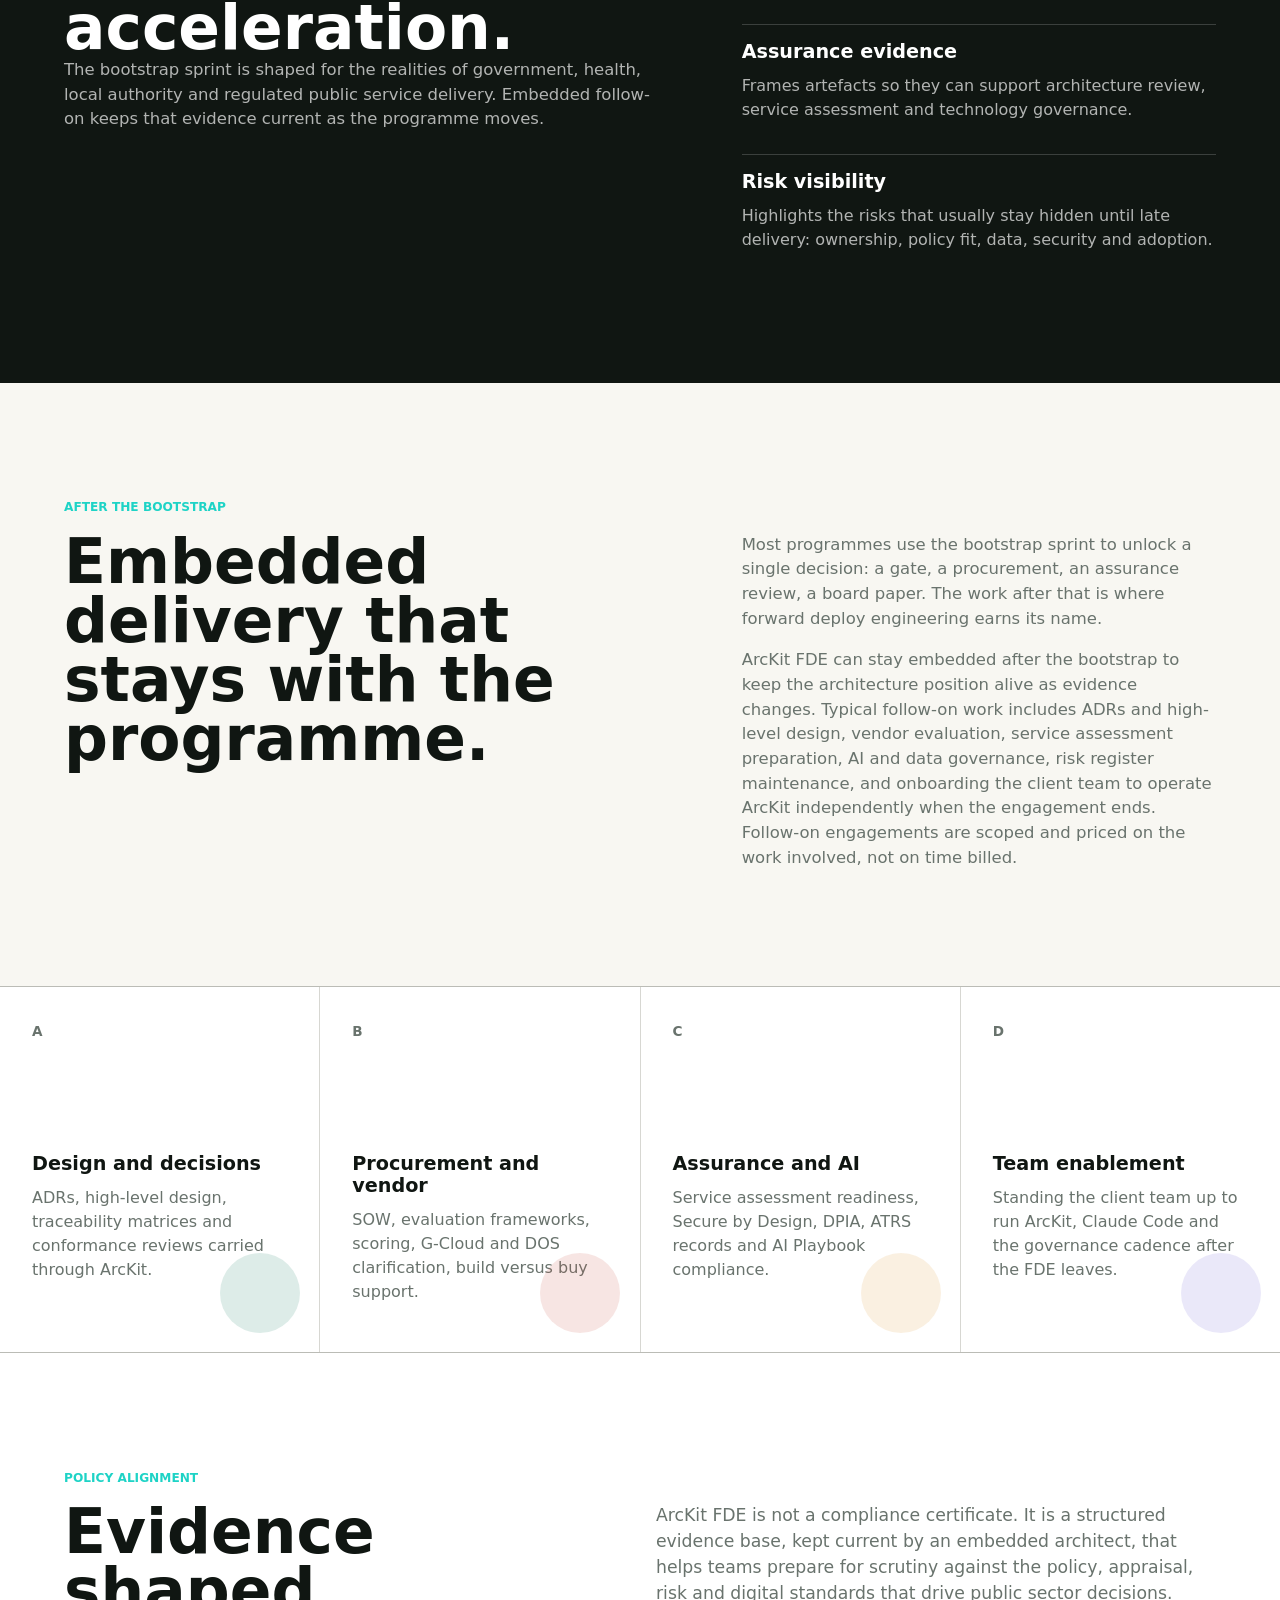
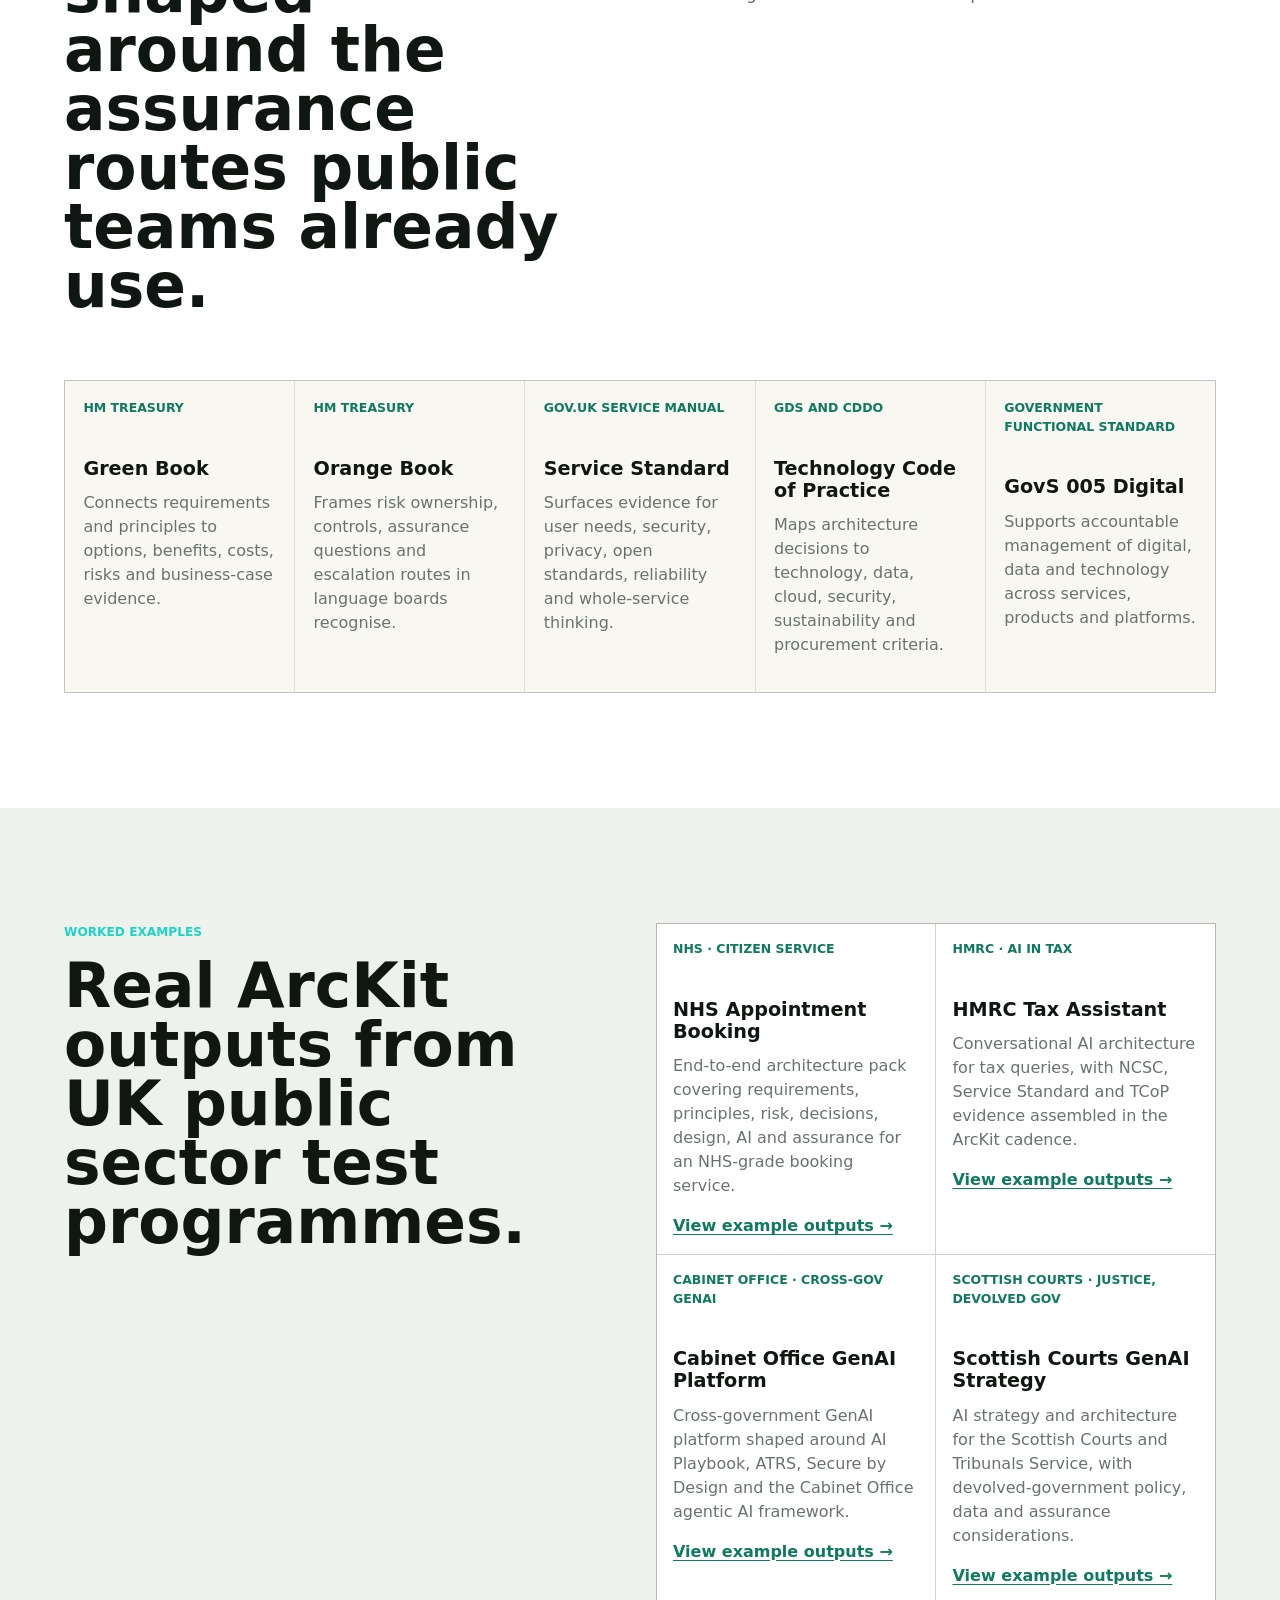
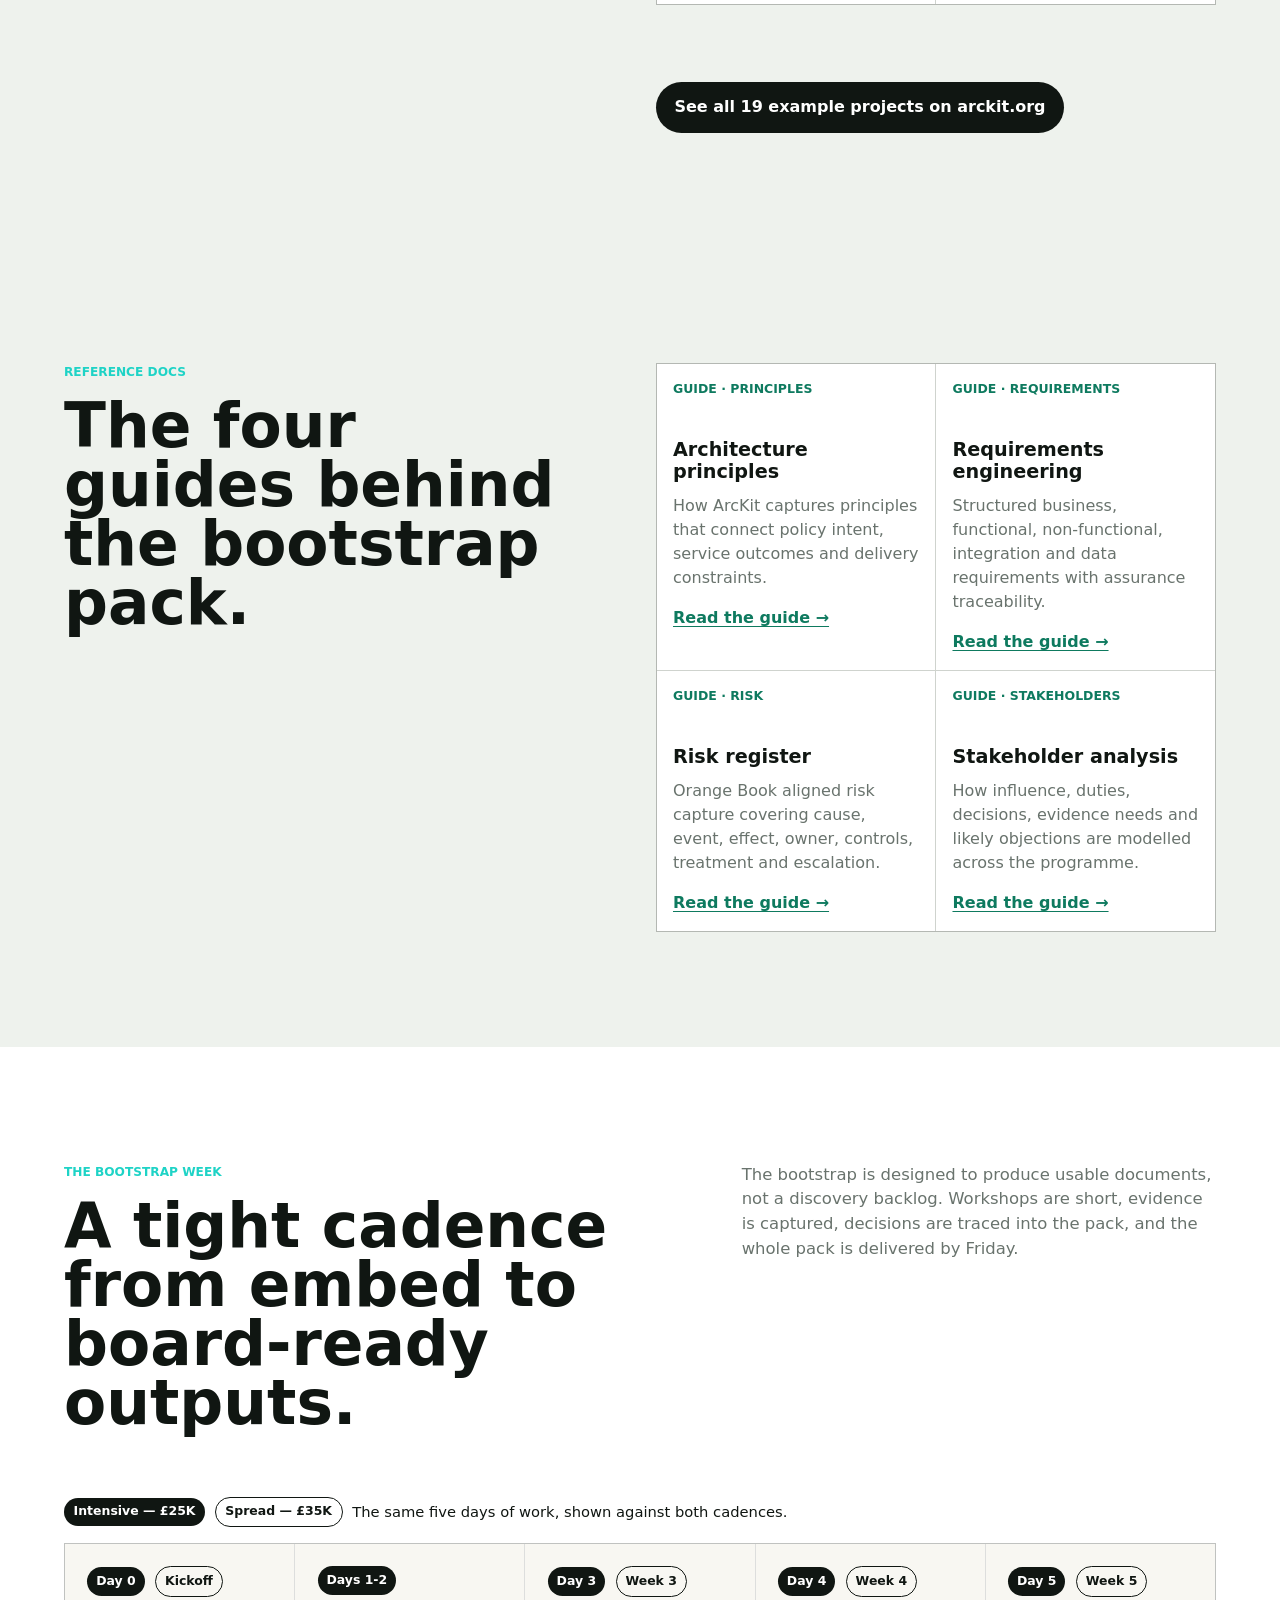
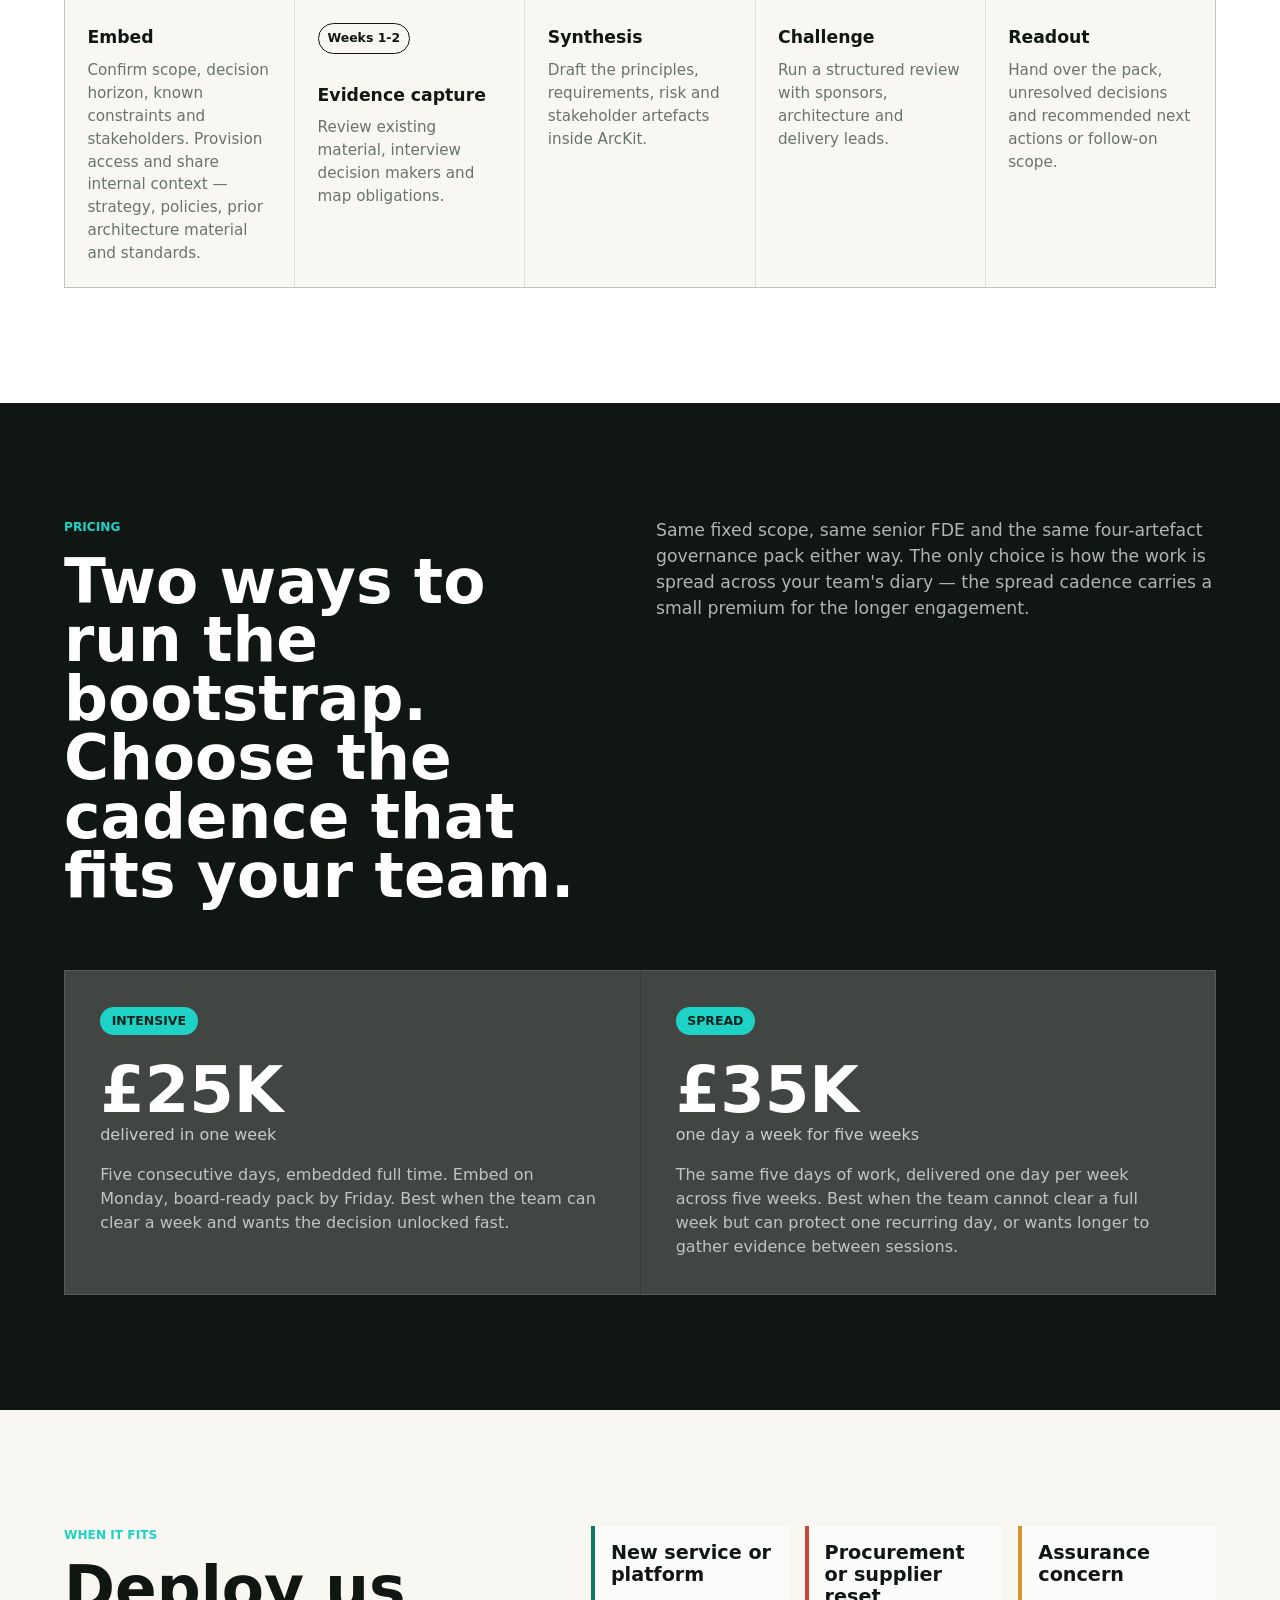
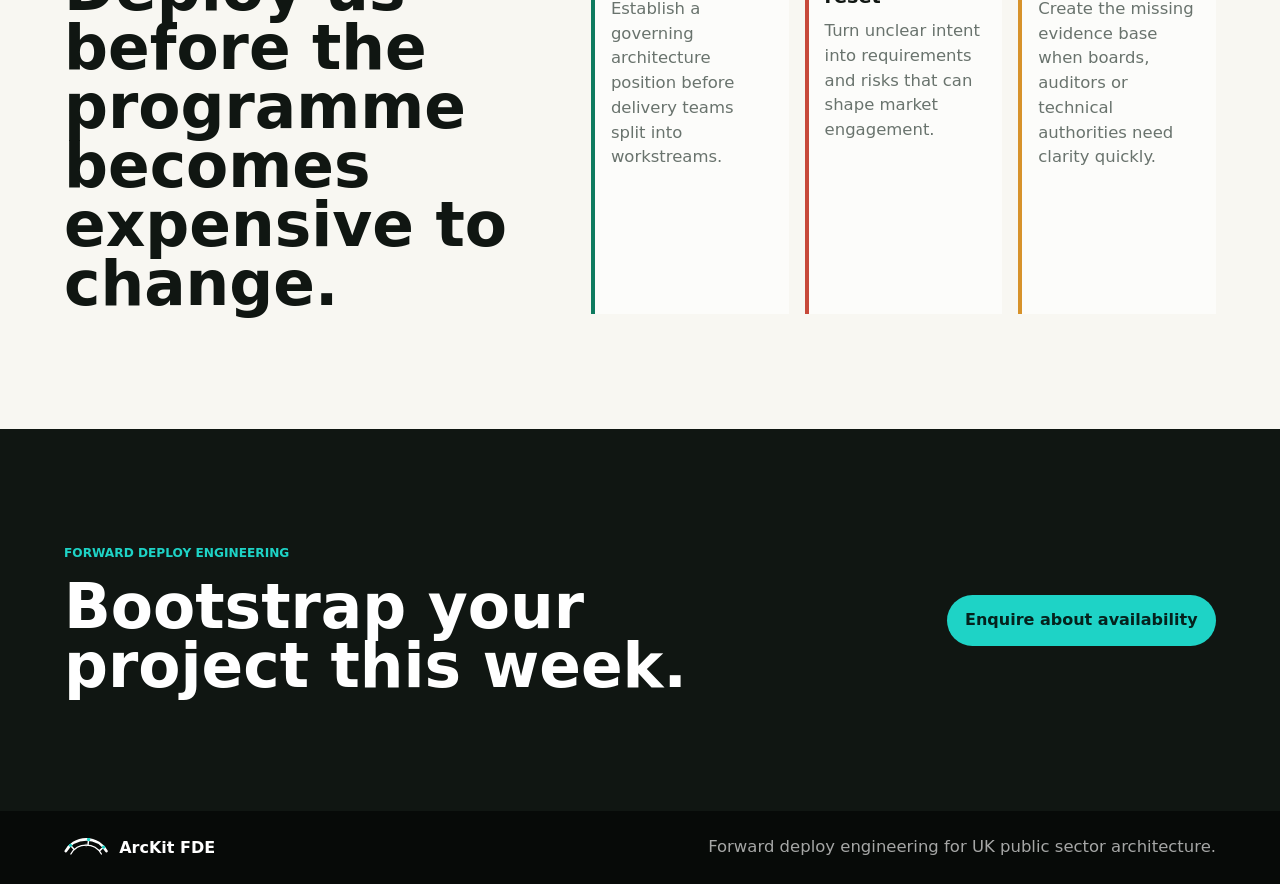
==== commit 9edf7633: "feat: enlarge the £35K spread option in the hero panel Promote the £35K spread cadence from a small " ====
--- a/index.html
+++ b/index.html
@@ -94,7 +94,8 @@
         <aside class="hero-panel" aria-label="Engagement summary">
           <span class="price">£25K</span>
           <span class="price-note">intensive &mdash; delivered in one week</span>
-          <span class="hero-panel-alt"><strong>£35K</strong> spread &mdash; one day a week for five weeks</span>
+          <span class="price price-alt">£35K</span>
+          <span class="price-note">spread &mdash; one day a week for five weeks</span>
           <span class="panel-line">Principles</span>
           <span class="panel-line">Requirements</span>
           <span class="panel-line">Risk</span>
--- a/styles.css
+++ b/styles.css
@@ -331,16 +331,12 @@
   color: rgba(255, 255, 255, 0.72);
 }
 
-.hero-panel-alt {
-  display: block;
-  margin-bottom: 1rem;
-  color: rgba(255, 255, 255, 0.72);
-  font-size: 0.92rem;
-}
-
-.hero-panel-alt strong {
+.price-alt {
+  margin-top: 1rem;
+  padding-top: 1rem;
+  border-top: 1px solid rgba(255, 255, 255, 0.18);
+  font-size: 3rem;
   color: var(--green-bright);
-  font-weight: 840;
 }
 
 .panel-line {
